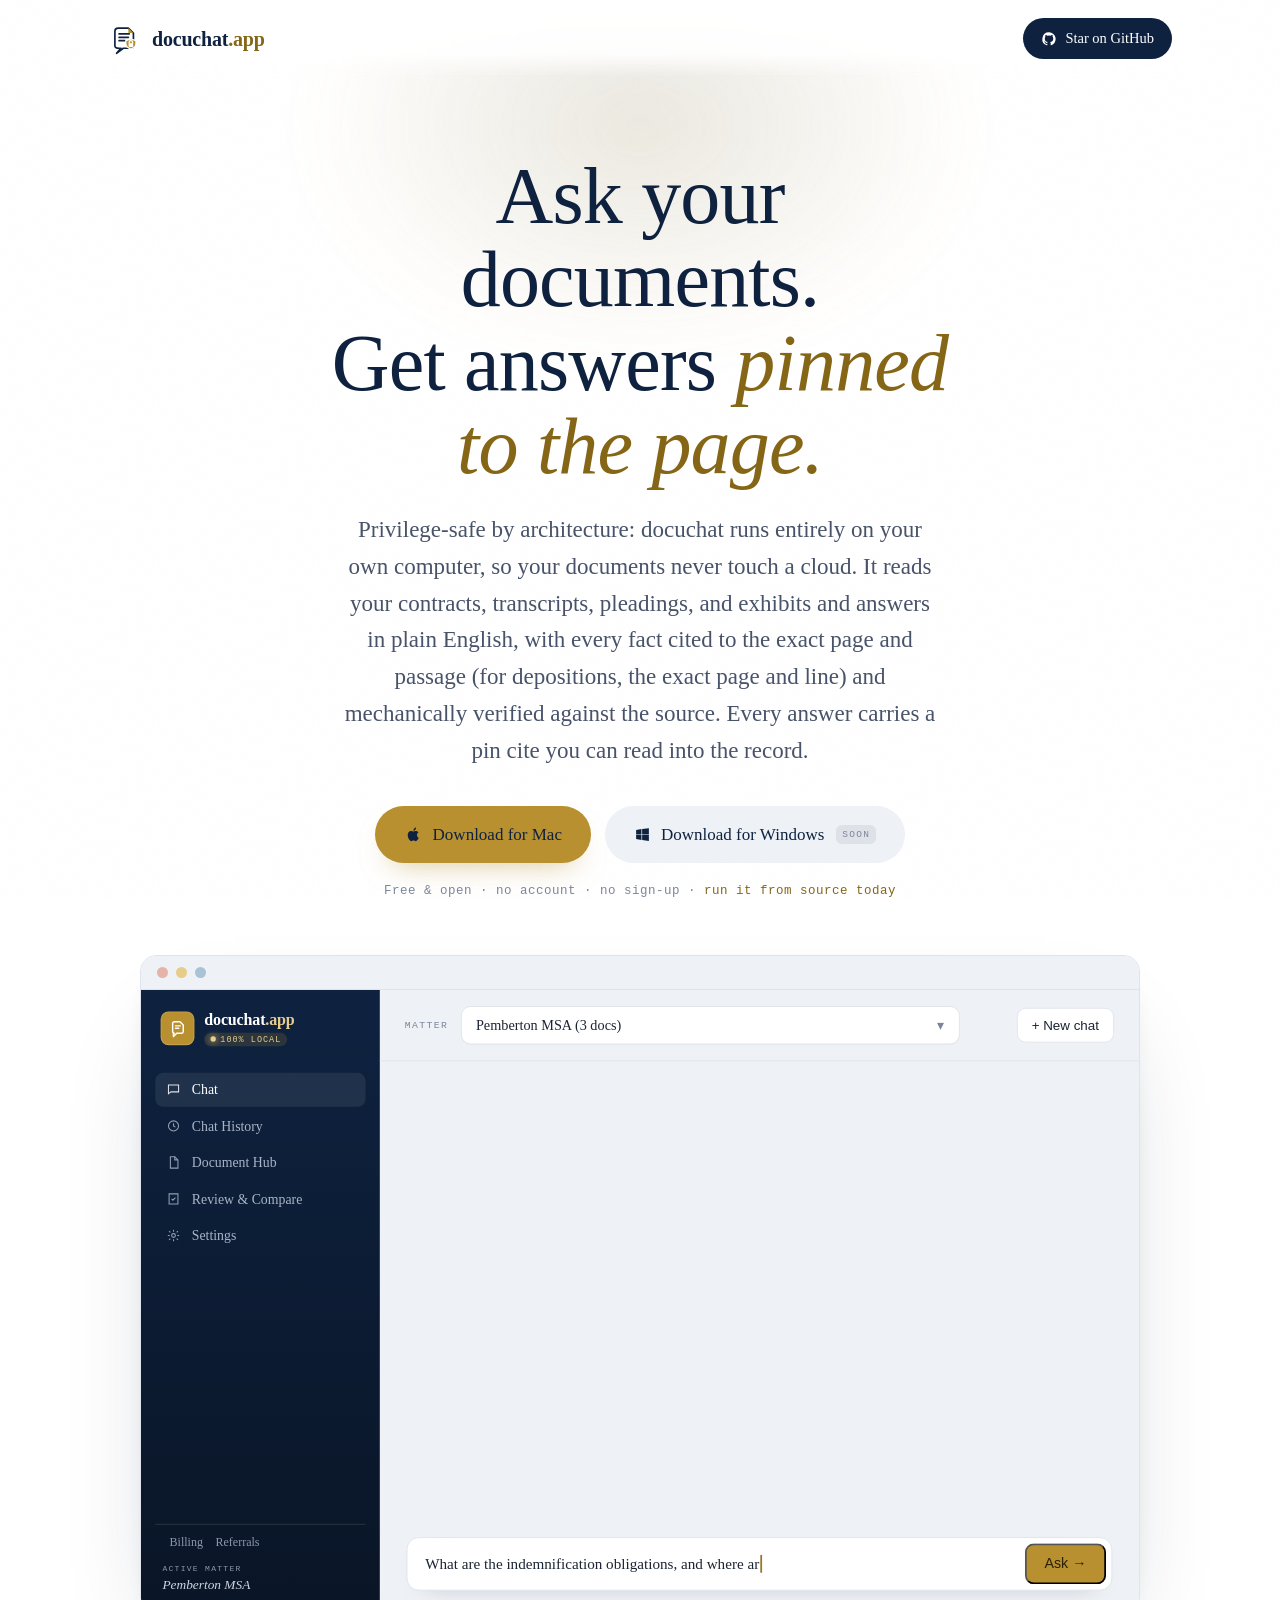
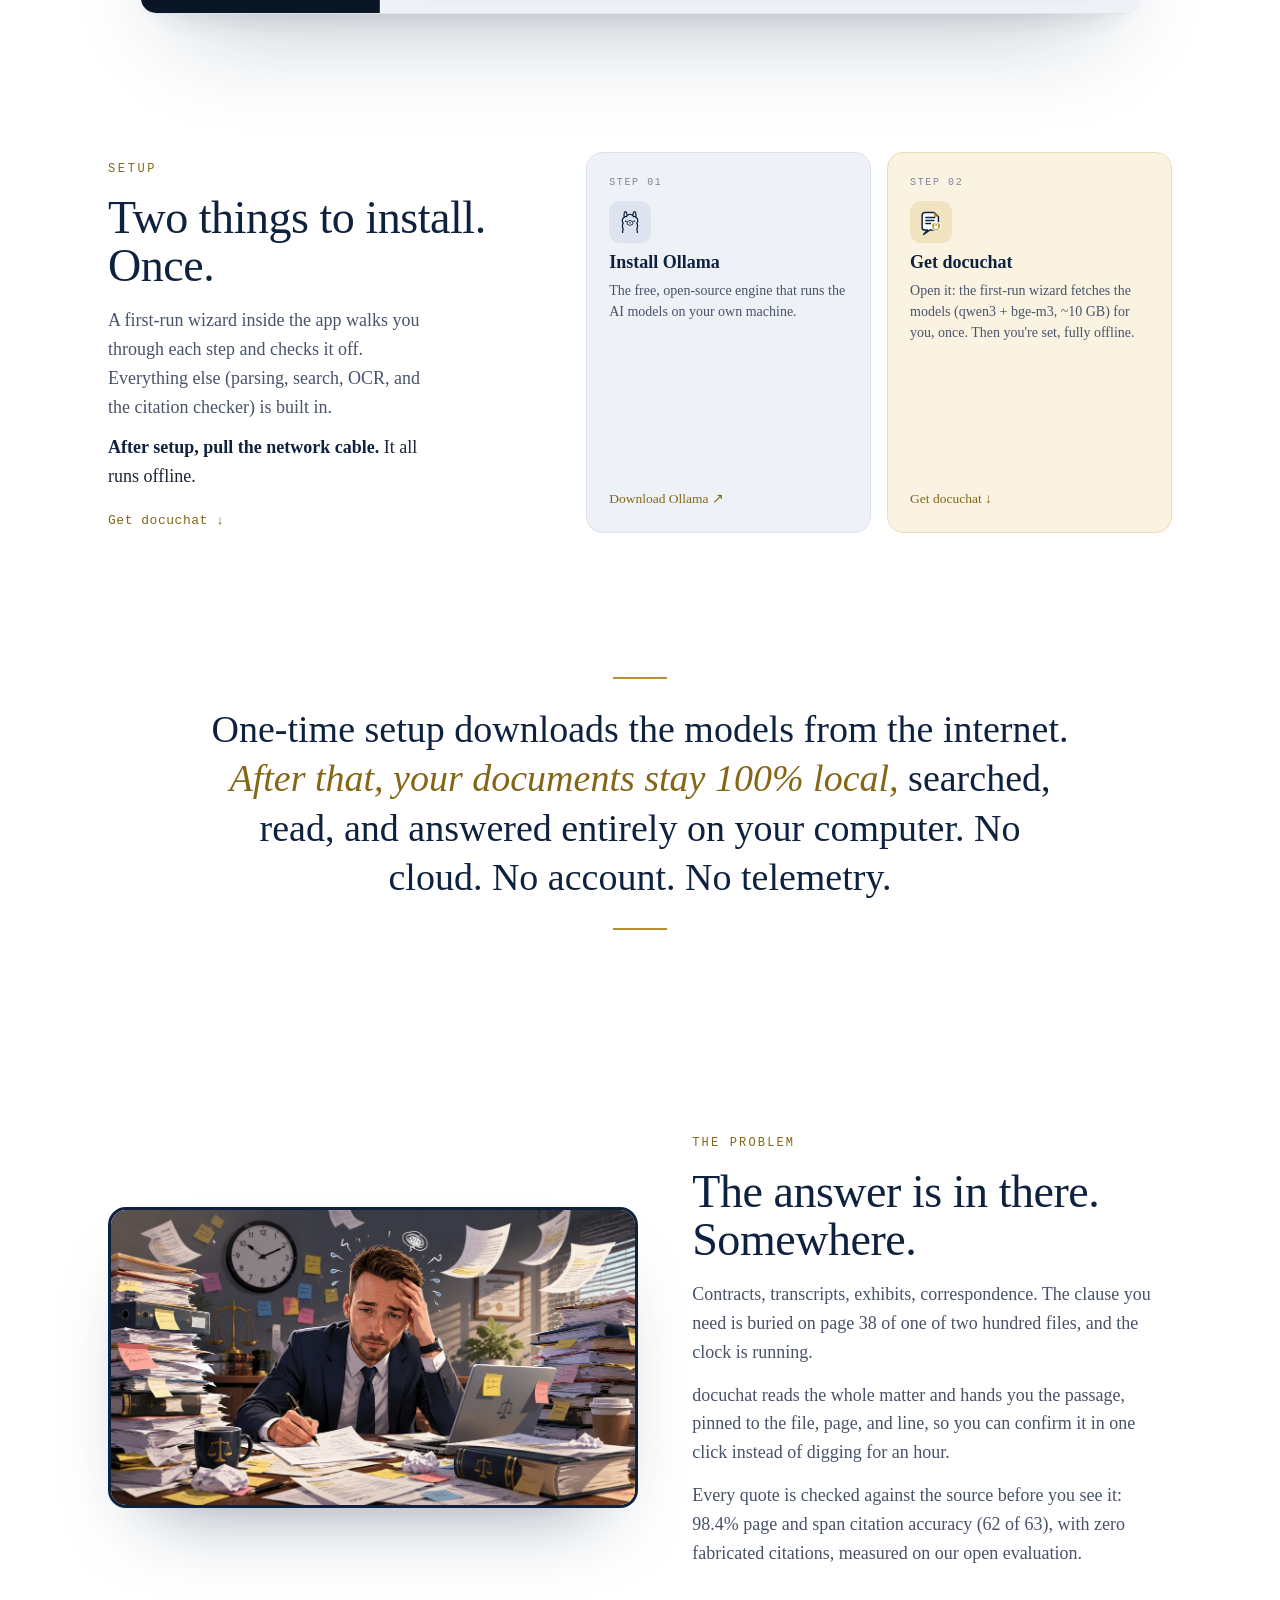
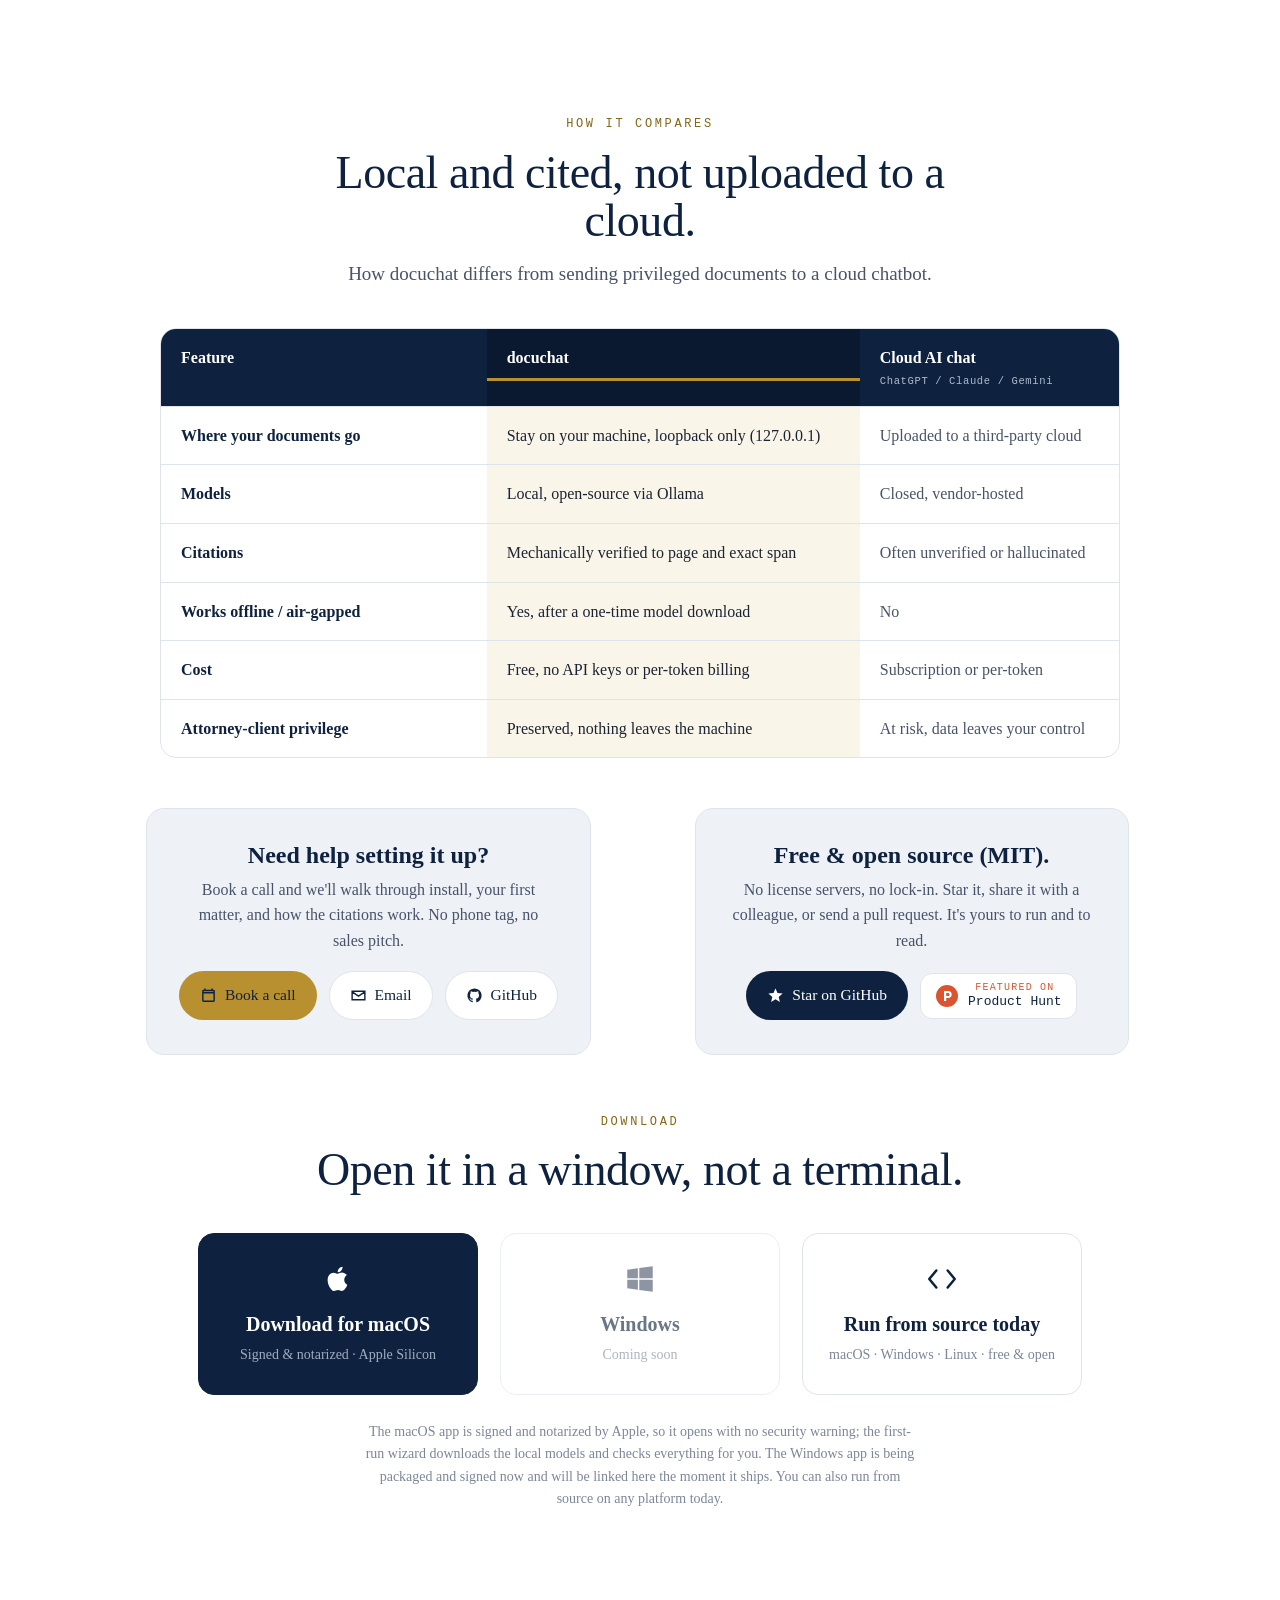
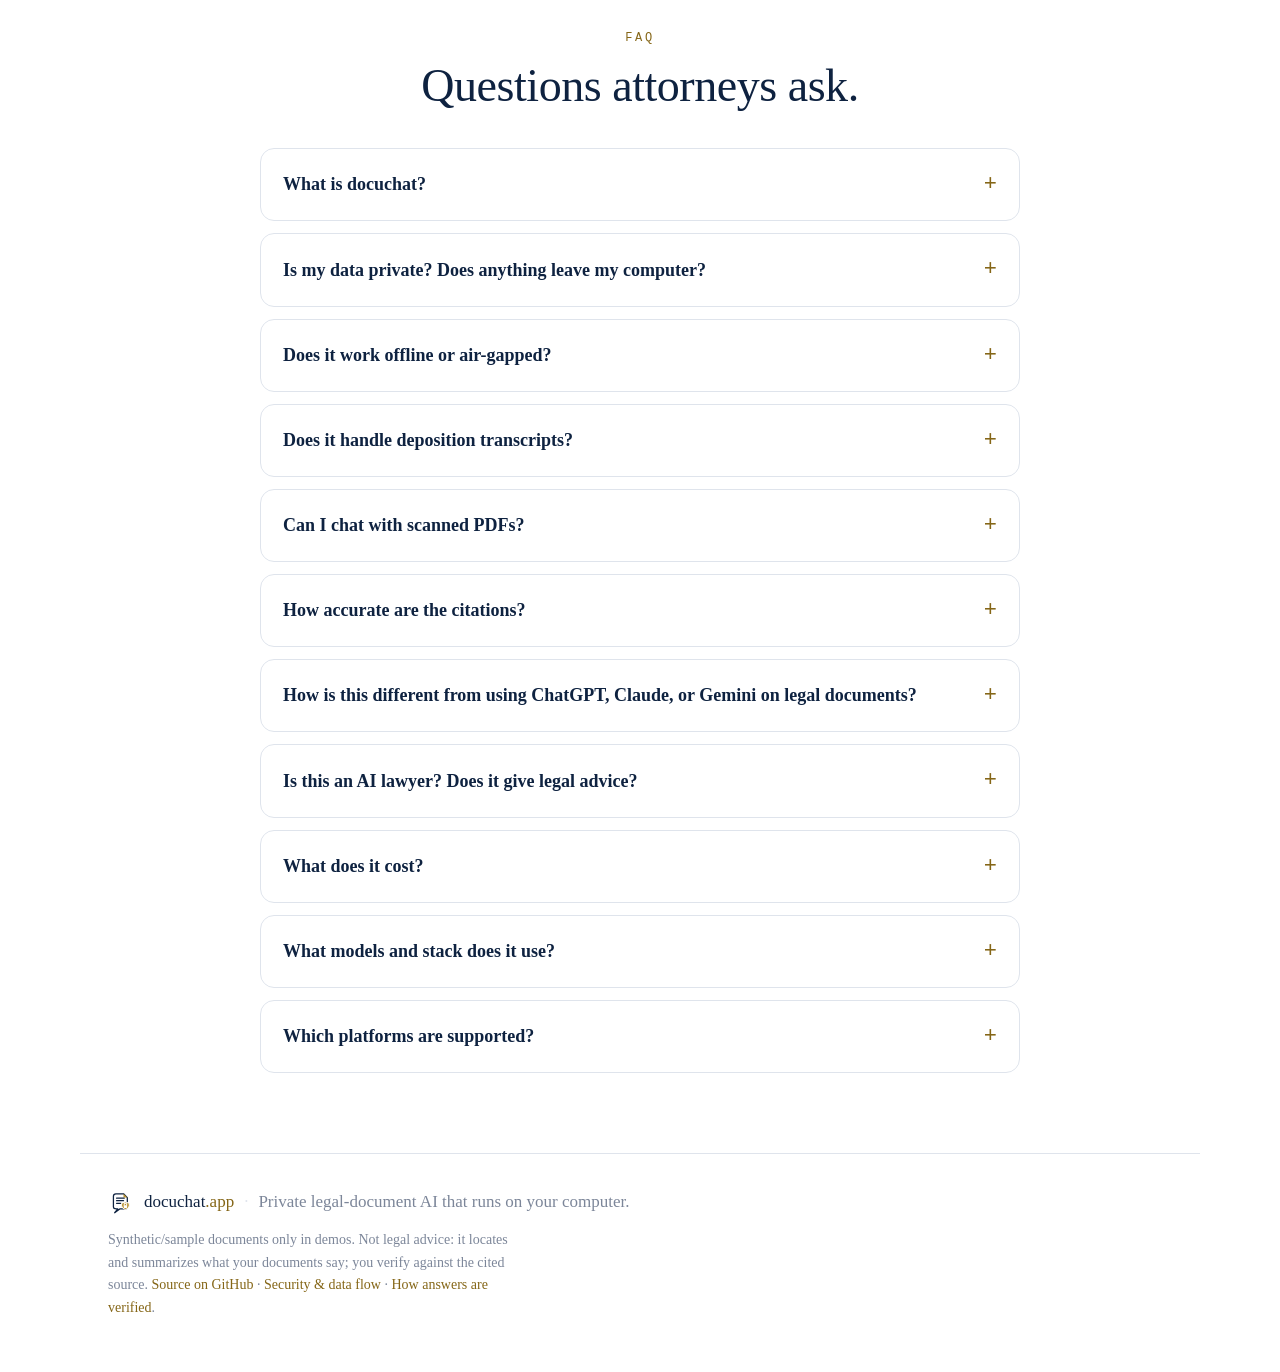
==== site/index.html @ ee0153c1 "release: bump version to 0.4.0 (matter digest) Co-Authored-By: Claude Fable 5 <noreply@anthropic.com" ====
<!doctype html>
<html lang="en">
<head>
  <meta charset="utf-8">
  <meta name="viewport" content="width=device-width, initial-scale=1">
  <meta http-equiv="Content-Security-Policy" content="default-src 'self'; style-src 'self' 'unsafe-inline' https://fonts.googleapis.com; font-src https://fonts.gstatic.com; img-src 'self' data: https://api.producthunt.com https://ph-files.imgix.net; script-src 'self'; frame-src 'self'; base-uri 'self'; form-action 'self'; upgrade-insecure-requests">
  <meta name="referrer" content="strict-origin-when-cross-origin">
  <title>docuchat.app: your documents, answered, on your own computer</title>
  <meta name="description" content="A private AI for your legal documents. Ask questions, get answers pinned to the exact page and passage, and it runs 100% on your own Mac. No cloud, no account, no telemetry.">
  <link rel="canonical" href="https://docuchat.app/">
  <!-- google-site-verification meta goes here (owner creates the Search Console property and supplies the token) -->

  <!-- Open Graph / Twitter (share preview) -->
  <meta property="og:type" content="website">
  <meta property="og:site_name" content="docuchat.app">
  <meta property="og:title" content="docuchat.app: private, local AI for your legal documents">
  <meta property="og:description" content="Ask questions across your contracts, transcripts, and exhibits and get answers pinned to the exact page and span. Runs 100% on your own computer. Free and open source.">
  <meta property="og:url" content="https://docuchat.app/">
  <meta property="og:image" content="https://docuchat.app/assets/og-cover.png">
  <meta property="og:image:width" content="1200">
  <meta property="og:image:height" content="630">
  <meta property="og:image:alt" content="docuchat.app: ask your documents, get answers pinned to the page.">
  <meta name="twitter:card" content="summary_large_image">
  <meta name="twitter:title" content="docuchat.app: private, local AI for your legal documents">
  <meta name="twitter:description" content="Answers pinned to the exact page and span, running 100% on your own computer. Free and open source.">
  <meta name="twitter:image" content="https://docuchat.app/assets/og-cover.png">

  <!-- Public marketing page (NOT the air-gapped app). Distinctive web fonts are fine here. -->
  <link rel="preconnect" href="https://fonts.googleapis.com">
  <link rel="preconnect" href="https://fonts.gstatic.com" crossorigin>
  <link href="https://fonts.googleapis.com/css2?family=Fraunces:opsz,wght@9..144,400;9..144,500;9..144,600;9..144,900&family=Newsreader:ital,opsz,wght@0,6..72,400;0,6..72,500;1,6..72,400&family=IBM+Plex+Mono:wght@400;500&display=swap" rel="stylesheet">
  <link rel="stylesheet" href="styles.css">
  <link rel="icon" href="favicon.svg" type="image/svg+xml">

  <!-- Structured data (machine-only; not rendered) -->
  <script type="application/ld+json">
  {
    "@context": "https://schema.org",
    "@type": "Organization",
    "name": "docuchat",
    "url": "https://docuchat.app/",
    "logo": "https://docuchat.app/assets/docuchat-logo.png",
    "description": "Private, local AI for legal documents that keeps every document on your own computer and cites every answer to the exact page and span.",
    "sameAs": [
      "https://github.com/janderswag/legal-document-chat",
      "https://www.producthunt.com/p/legal-document-chat-for-attorneys-open/legal-document-chat-for-attorneys-open"
    ]
  }
  </script>
  <script type="application/ld+json">
  {
    "@context": "https://schema.org",
    "@type": "SoftwareApplication",
    "name": "docuchat",
    "applicationCategory": "BusinessApplication",
    "operatingSystem": "macOS",
    "url": "https://docuchat.app/",
    "downloadUrl": "https://github.com/janderswag/legal-document-chat/releases/latest/download/docuchat.dmg",
    "softwareVersion": "0.4.0",
    "softwareLicense": "https://opensource.org/licenses/MIT",
    "description": "Private, local AI for legal documents. Ask questions across your contracts, transcripts, and exhibits and get answers pinned to the exact page and span, running 100% on your own computer. Every citation is mechanically verified against the source; no cloud, no account, no telemetry.",
    "offers": {
      "@type": "Offer",
      "price": "0",
      "priceCurrency": "USD"
    }
  }
  </script>
</head>
<body>
  <div class="grain" aria-hidden="true"></div>

  <header class="masthead">
    <a class="wordmark" href="#top" aria-label="docuchat.app home">
      <svg class="logo-mark" viewBox="0 0 40 38" aria-hidden="true">
        <path class="lk-bubble" d="M12 6 H24 L30 12 V27 Q30 30 27 30 H18 L10 36 L15 30 H13 Q8 30 8 27 V10 Q8 6 12 6 Z"/>
        <path class="lk-fold" d="M24 6 L30 12 H24 Z"/>
        <path class="lk-line" d="M13 13 H25"/>
        <path class="lk-line" d="M13 17 H24"/>
        <path class="lk-line" d="M13 21 H20"/>
        <path class="lk-shield" d="M27 19 L33 21 V25 Q33 29 27 31 Q21 29 21 25 V21 Z"/>
        <path class="lk-lock" d="M25 24 V23 Q25 21 27 21 Q29 21 29 23 V24"/>
        <rect class="lk-lock-body" x="24.3" y="24" width="5.4" height="4.4" rx="1"/>
      </svg>
      <span class="wordmark-text">docuchat<span class="tld">.app</span></span>
    </a>
    <nav class="topnav">
      <a class="nav-gh" href="https://github.com/janderswag/legal-document-chat" target="_blank" rel="noopener noreferrer" aria-label="docuchat on GitHub">
        <svg viewBox="0 0 24 24" aria-hidden="true"><path d="M12 2a10 10 0 0 0-3.16 19.49c.5.09.68-.22.68-.48v-1.7c-2.78.6-3.37-1.34-3.37-1.34-.46-1.16-1.11-1.47-1.11-1.47-.91-.62.07-.6.07-.6 1 .07 1.53 1.03 1.53 1.03.89 1.53 2.34 1.09 2.91.83.09-.65.35-1.09.63-1.34-2.22-.25-4.55-1.11-4.55-4.94 0-1.09.39-1.98 1.03-2.68-.1-.25-.45-1.27.1-2.65 0 0 .84-.27 2.75 1.02a9.5 9.5 0 0 1 5 0c1.91-1.29 2.75-1.02 2.75-1.02.55 1.38.2 2.4.1 2.65.64.7 1.03 1.59 1.03 2.68 0 3.84-2.34 4.69-4.57 4.94.36.31.68.92.68 1.85v2.74c0 .27.18.58.69.48A10 10 0 0 0 12 2z"/></svg>
        Star on GitHub
      </a>
    </nav>
  </header>

  <main id="top">
    <!-- HERO -->
    <section class="hero">
      <div class="glow" aria-hidden="true"></div>
      <h1 class="reveal" style="--d:0ms">
        Ask your documents.<br>
        Get answers <em>pinned to the&nbsp;page.</em>
      </h1>
      <p class="lede reveal" style="--d:160ms">
        Privilege-safe by architecture: docuchat runs entirely on your own computer, so your documents
        never touch a cloud. It reads your contracts, transcripts, pleadings, and exhibits and answers
        in plain English, with every fact cited to the exact page and passage (for depositions, the
        exact page and line) and mechanically verified against the source. Every answer carries a
        pin cite you can read into the record.
      </p>
      <div class="hero-cta reveal" style="--d:240ms">
        <a class="btn btn-mac" href="https://github.com/janderswag/legal-document-chat/releases/latest/download/docuchat.dmg">
          <svg viewBox="0 0 24 24" class="apple" aria-hidden="true"><path d="M16.4 12.6c0-2.2 1.8-3.3 1.9-3.4-1-1.5-2.6-1.7-3.2-1.7-1.4-.1-2.6.8-3.3.8-.7 0-1.7-.8-2.8-.8-1.5 0-2.8.8-3.6 2.2-1.5 2.6-.4 6.5 1.1 8.6.7 1 1.6 2.2 2.7 2.1 1.1 0 1.5-.7 2.8-.7s1.7.7 2.8.7c1.2 0 1.9-1 2.6-2 .8-1.2 1.2-2.3 1.2-2.4-.1 0-2.2-.9-2.2-3.5zM14.3 6c.6-.7 1-1.7.9-2.7-.9 0-1.9.6-2.5 1.3-.5.6-1 1.6-.9 2.6 1 .1 2-.5 2.5-1.2z"/></svg>
          Download for Mac
        </a>
        <a class="btn btn-win" href="#get">
          <svg viewBox="0 0 24 24" class="win" aria-hidden="true"><path d="M3 5.5 10.5 4.4v7.1H3V5.5zM10.5 12.5v7.1L3 18.5v-6H10.5zM11.5 4.2 21 3v8.5h-9.5V4.2zM21 12.5V21l-9.5-1.3V12.5H21z"/></svg>
          Download for Windows <span class="btn-soon">soon</span>
        </a>
      </div>
      <p class="hero-fineprint reveal" style="--d:320ms">Free &amp; open &middot; no account &middot; no sign-up &middot; <a href="#get">run it from source today</a></p>

      <!-- Product shot, directly under the buttons: the LIVE animated demo (auto-plays, loops).
           Swap the iframe src for a real screen-recording later. -->
      <figure class="hero-shot reveal" style="--d:420ms"
              aria-label="docuchat.app in action: typing a question and getting an answer cited to the exact page and section of the source document.">
        <div class="screen-bar"><span></span><span></span><span></span></div>
        <iframe class="screen-demo" src="demo.html" title="docuchat.app live demo"
                loading="lazy" scrolling="no" tabindex="-1"></iframe>
      </figure>
    </section>

    <!-- SETUP: intro + a diagram of the whole local stack -->
    <section id="how" class="setup">
      <div class="setup-intro reveal">
        <span class="kicker">Setup</span>
        <h2>Two things to&nbsp;install. Once.</h2>
        <p>A first-run wizard inside the app walks you through each step and checks it off.
           Everything else (parsing, search, OCR, and the citation checker) is built in.</p>
        <p class="setup-after"><strong>After setup, pull the network cable.</strong> It all runs offline.</p>
        <a class="setup-link" href="#get">Get docuchat&nbsp;↓</a>
      </div>

      <div class="setup-grid">
        <!-- the 2 things you install -->
        <div class="setup-featured">
          <article class="scard s-1 reveal">
            <span class="snum">Step 01</span>
            <span class="sico"><svg viewBox="0 0 24 24" class="brand" aria-hidden="true"><path d="M16.361 10.26a.894.894 0 0 0-.558.47l-.072.148.001.207c0 .193.004.217.059.353.076.193.152.312.291.448.24.238.51.3.872.205a.86.86 0 0 0 .517-.436.752.752 0 0 0 .08-.498c-.064-.453-.33-.782-.724-.897a1.06 1.06 0 0 0-.466 0zm-9.203.005c-.305.096-.533.32-.65.639a1.187 1.187 0 0 0-.06.52c.057.309.31.59.598.667.362.095.632.033.872-.205.14-.136.215-.255.291-.448.055-.136.059-.16.059-.353l.001-.207-.072-.148a.894.894 0 0 0-.565-.472 1.02 1.02 0 0 0-.474.007Zm4.184 2c-.131.071-.223.25-.195.383.031.143.157.288.353.407.105.063.112.072.117.136.004.038-.01.146-.029.243-.02.094-.036.194-.036.222.002.074.07.195.143.253.064.052.076.054.255.059.164.005.198.001.264-.03.169-.082.212-.234.15-.525-.052-.243-.042-.28.087-.355.137-.08.281-.219.324-.314a.365.365 0 0 0-.175-.48.394.394 0 0 0-.181-.033c-.126 0-.207.03-.355.124l-.085.053-.053-.032c-.219-.13-.259-.145-.391-.143a.396.396 0 0 0-.193.032zm.39-2.195c-.373.036-.475.05-.654.086-.291.06-.68.195-.951.328-.94.46-1.589 1.226-1.787 2.114-.04.176-.045.234-.045.53 0 .294.005.357.043.524.264 1.16 1.332 2.017 2.714 2.173.3.033 1.596.033 1.896 0 1.11-.125 2.064-.727 2.493-1.571.114-.226.169-.372.22-.602.039-.167.044-.23.044-.523 0-.297-.005-.355-.045-.531-.288-1.29-1.539-2.304-3.072-2.497a6.873 6.873 0 0 0-.855-.031zm.645.937a3.283 3.283 0 0 1 1.44.514c.223.148.537.458.671.662.166.251.26.508.303.82.02.143.01.251-.043.482-.08.345-.332.705-.672.957a3.115 3.115 0 0 1-.689.348c-.382.122-.632.144-1.525.138-.582-.006-.686-.01-.853-.042-.57-.107-1.022-.334-1.35-.68-.264-.28-.385-.535-.45-.946-.03-.192.025-.509.137-.776.136-.326.488-.73.836-.963.403-.269.934-.46 1.422-.512.187-.02.586-.02.773-.002zm-5.503-11a1.653 1.653 0 0 0-.683.298C5.617.74 5.173 1.666 4.985 2.819c-.07.436-.119 1.04-.119 1.503 0 .544.064 1.24.155 1.721.02.107.031.202.023.208a8.12 8.12 0 0 1-.187.152 5.324 5.324 0 0 0-.949 1.02 5.49 5.49 0 0 0-.94 2.339 6.625 6.625 0 0 0-.023 1.357c.091.78.325 1.438.727 2.04l.13.195-.037.064c-.269.452-.498 1.105-.605 1.732-.084.496-.095.629-.095 1.294 0 .67.009.803.088 1.266.095.555.288 1.143.503 1.534.071.128.243.393.264.407.007.003-.014.067-.046.141a7.405 7.405 0 0 0-.548 1.873c-.062.417-.071.552-.071.991 0 .56.031.832.148 1.279L3.42 24h1.478l-.05-.091c-.297-.552-.325-1.575-.068-2.597.117-.472.25-.819.498-1.296l.148-.29v-.177c0-.165-.003-.184-.057-.293a.915.915 0 0 0-.194-.25 1.74 1.74 0 0 1-.385-.543c-.424-.92-.506-2.286-.208-3.451.124-.486.329-.918.544-1.154a.787.787 0 0 0 .223-.531c0-.195-.07-.355-.224-.522a3.136 3.136 0 0 1-.817-1.729c-.14-.96.114-2.005.69-2.834.563-.814 1.353-1.336 2.237-1.475.199-.033.57-.028.776.01.226.04.367.028.512-.041.179-.085.268-.19.374-.431.093-.215.165-.333.36-.576.234-.29.46-.489.822-.729.413-.27.884-.467 1.352-.561.17-.035.25-.04.569-.04.319 0 .398.005.569.04a4.07 4.07 0 0 1 1.914.997c.117.109.398.457.488.602.034.057.095.177.132.267.105.241.195.346.374.43.14.068.286.082.503.045.343-.058.607-.053.943.016 1.144.23 2.14 1.173 2.581 2.437.385 1.108.276 2.267-.296 3.153-.097.15-.193.27-.333.419-.301.322-.301.722-.001 1.053.493.539.801 1.866.708 3.036-.062.772-.26 1.463-.533 1.854a2.096 2.096 0 0 1-.224.258.916.916 0 0 0-.194.25c-.054.109-.057.128-.057.293v.178l.148.29c.248.476.38.823.498 1.295.253 1.008.231 2.01-.059 2.581a.845.845 0 0 0-.044.098c0 .006.329.009.732.009h.73l.02-.074.036-.134c.019-.076.057-.3.088-.516.029-.217.029-1.016 0-1.258-.11-.875-.295-1.57-.597-2.226-.032-.074-.053-.138-.046-.141.008-.005.057-.074.108-.152.376-.569.607-1.284.724-2.228.031-.26.031-1.378 0-1.628-.083-.645-.182-1.082-.348-1.525a6.083 6.083 0 0 0-.329-.7l-.038-.064.131-.194c.402-.604.636-1.262.727-2.04a6.625 6.625 0 0 0-.024-1.358 5.512 5.512 0 0 0-.939-2.339 5.325 5.325 0 0 0-.95-1.02 8.097 8.097 0 0 1-.186-.152.692.692 0 0 1 .023-.208c.208-1.087.201-2.443-.017-3.503-.19-.924-.535-1.658-.98-2.082-.354-.338-.716-.482-1.15-.455-.996.059-1.8 1.205-2.116 3.01a6.805 6.805 0 0 0-.097.726c0 .036-.007.066-.015.066a.96.96 0 0 1-.149-.078A4.857 4.857 0 0 0 12 3.03c-.832 0-1.687.243-2.456.698a.958.958 0 0 1-.148.078c-.008 0-.015-.03-.015-.066a6.71 6.71 0 0 0-.097-.725C8.997 1.392 8.337.319 7.46.048a2.096 2.096 0 0 0-.585-.041Zm.293 1.402c.248.197.523.759.682 1.388.03.113.06.244.069.292.007.047.026.152.041.233.067.365.098.76.102 1.24l.002.475-.12.175-.118.178h-.278c-.324 0-.646.041-.954.124l-.238.06c-.033.007-.038-.003-.057-.144a8.438 8.438 0 0 1 .016-2.323c.124-.788.413-1.501.696-1.711.067-.05.079-.049.157.013zm9.825-.012c.17.126.358.46.498.888.28.854.36 2.028.212 3.145-.019.14-.024.151-.057.144l-.238-.06a3.693 3.693 0 0 0-.954-.124h-.278l-.119-.178-.119-.175.002-.474c.004-.669.066-1.19.214-1.772.157-.623.434-1.185.68-1.382.078-.062.09-.063.159-.012z"/></svg></span>
            <h3>Install Ollama</h3>
            <p>The free, open-source engine that runs the AI models on your own machine.</p>
            <a href="https://ollama.com/download" target="_blank" rel="noopener noreferrer">Download Ollama&nbsp;↗</a>
          </article>

          <article class="scard s-3 reveal">
            <span class="snum">Step 02</span>
            <span class="sico s3mark"><svg class="logo-mark" viewBox="0 0 40 38" aria-hidden="true">
              <path class="lk-bubble" d="M12 6 H24 L30 12 V27 Q30 30 27 30 H18 L10 36 L15 30 H13 Q8 30 8 27 V10 Q8 6 12 6 Z"/>
              <path class="lk-fold" d="M24 6 L30 12 H24 Z"/>
              <path class="lk-line" d="M13 13 H25"/><path class="lk-line" d="M13 17 H24"/><path class="lk-line" d="M13 21 H20"/>
              <path class="lk-shield" d="M27 19 L33 21 V25 Q33 29 27 31 Q21 29 21 25 V21 Z"/>
              <path class="lk-lock" d="M25 24 V23 Q25 21 27 21 Q29 21 29 23 V24"/>
              <rect class="lk-lock-body" x="24.3" y="24" width="5.4" height="4.4" rx="1"/>
            </svg></span>
            <h3>Get docuchat</h3>
            <p>Open it: the first-run wizard fetches the models (qwen3 + bge-m3, ~10&nbsp;GB) for you, once. Then you're set, fully offline.</p>
            <a href="#get">Get docuchat&nbsp;↓</a>
          </article>
        </div>
      </div>
    </section>

    <!-- PRIVACY -->
    <section class="privacy reveal">
      <p class="privacy-statement">
        One-time setup downloads the models from the internet.
        <em>After that, your documents stay 100% local,</em>
        searched, read, and answered entirely on your computer. No cloud. No account. No telemetry.
      </p>
    </section>

    <!-- PROBLEM: the overwhelmed attorney -->
    <section class="problem">
      <div class="problem-grid">
        <figure class="problem-figure reveal">
          <img src="assets/docuchat-problem.jpg" width="1100" height="619" loading="lazy"
               alt="An attorney at a desk buried under stacks of paper files, sticky notes, and binders, looking overwhelmed.">
        </figure>
        <div class="problem-copy reveal">
          <p class="lead-in">The problem</p>
          <h2>The answer is in there. Somewhere.</h2>
          <p>Contracts, transcripts, exhibits, correspondence. The clause you need is buried on page 38
             of one of two hundred files, and the clock is running.</p>
          <p>docuchat reads the whole matter and hands you the passage, pinned to the file, page, and line,
             so you can confirm it in one click instead of digging for an hour.</p>
          <p>Every quote is checked against the source before you see it: 98.4% page and span citation
             accuracy (62 of 63), with zero fabricated citations, measured on our open evaluation.</p>
        </div>
      </div>
    </section>

    <!-- COMPARISON: vs cloud AI chat -->
    <section id="compare" class="compare">
      <div class="section-head center reveal">
        <span class="kicker">How it compares</span>
        <h2>Local and cited, not uploaded to a cloud.</h2>
        <p>How docuchat differs from sending privileged documents to a cloud chatbot.</p>
      </div>
      <div class="compare-wrap reveal">
        <table class="compare-table">
          <thead>
            <tr>
              <th scope="col"><span class="ct-corner">Feature</span></th>
              <th scope="col" class="ct-us">docuchat</th>
              <th scope="col">Cloud AI chat<small>ChatGPT / Claude / Gemini</small></th>
            </tr>
          </thead>
          <tbody>
            <tr>
              <th scope="row">Where your documents go</th>
              <td class="ct-us" data-label="docuchat">Stay on your machine, loopback only (127.0.0.1)</td>
              <td data-label="Cloud AI chat">Uploaded to a third-party cloud</td>
            </tr>
            <tr>
              <th scope="row">Models</th>
              <td class="ct-us" data-label="docuchat">Local, open-source via Ollama</td>
              <td data-label="Cloud AI chat">Closed, vendor-hosted</td>
            </tr>
            <tr>
              <th scope="row">Citations</th>
              <td class="ct-us" data-label="docuchat">Mechanically verified to page and exact span</td>
              <td data-label="Cloud AI chat">Often unverified or hallucinated</td>
            </tr>
            <tr>
              <th scope="row">Works offline / air-gapped</th>
              <td class="ct-us" data-label="docuchat">Yes, after a one-time model download</td>
              <td data-label="Cloud AI chat">No</td>
            </tr>
            <tr>
              <th scope="row">Cost</th>
              <td class="ct-us" data-label="docuchat">Free, no API keys or per-token billing</td>
              <td data-label="Cloud AI chat">Subscription or per-token</td>
            </tr>
            <tr>
              <th scope="row">Attorney-client privilege</th>
              <td class="ct-us" data-label="docuchat">Preserved, nothing leaves the machine</td>
              <td data-label="Cloud AI chat">At risk, data leaves your control</td>
            </tr>
          </tbody>
        </table>
      </div>
    </section>

    <!-- HELP + OPEN SOURCE bands -->
    <div class="bands">
      <section class="band reveal">
        <h3>Need help setting it up?</h3>
        <p>Book a call and we'll walk through install, your first matter, and how the citations work.
           No phone tag, no sales pitch.</p>
        <div class="band-actions">
          <a class="band-btn primary" href="https://cal.com/hawkify/janderswag" target="_blank" rel="noopener noreferrer">
            <svg viewBox="0 0 24 24" aria-hidden="true"><path d="M7 2v3M17 2v3M3 8h18M5 5h14a1 1 0 0 1 1 1v13a1 1 0 0 1-1 1H5a1 1 0 0 1-1-1V6a1 1 0 0 1 1-1z" fill="none" stroke="currentColor" stroke-width="2"/></svg>
            Book a call
          </a>
          <a class="band-btn ghost" href="mailto:jacob.mm.anderson@gmail.com">
            <svg viewBox="0 0 24 24" aria-hidden="true"><path d="M3 6h18v12H3zM3 7l9 6 9-6" fill="none" stroke="currentColor" stroke-width="2"/></svg>
            Email
          </a>
          <a class="band-btn ghost" href="https://github.com/janderswag/legal-document-chat" target="_blank" rel="noopener noreferrer">
            <svg viewBox="0 0 24 24" aria-hidden="true"><path d="M12 2a10 10 0 0 0-3.16 19.49c.5.09.68-.22.68-.48v-1.7c-2.78.6-3.37-1.34-3.37-1.34-.46-1.16-1.11-1.47-1.11-1.47-.91-.62.07-.6.07-.6 1 .07 1.53 1.03 1.53 1.03.89 1.53 2.34 1.09 2.91.83.09-.65.35-1.09.63-1.34-2.22-.25-4.55-1.11-4.55-4.94 0-1.09.39-1.98 1.03-2.68-.1-.25-.45-1.27.1-2.65 0 0 .84-.27 2.75 1.02a9.5 9.5 0 0 1 5 0c1.91-1.29 2.75-1.02 2.75-1.02.55 1.38.2 2.4.1 2.65.64.7 1.03 1.59 1.03 2.68 0 3.84-2.34 4.69-4.57 4.94.36.31.68.92.68 1.85v2.74c0 .27.18.58.69.48A10 10 0 0 0 12 2z"/></svg>
            GitHub
          </a>
        </div>
      </section>

      <section class="band reveal">
        <h3>Free &amp; open source (MIT).</h3>
        <p>No license servers, no lock-in. Star it, share it with a colleague, or send a pull request.
           It's yours to run and to read.</p>
        <div class="band-actions">
          <a class="band-btn dark" href="https://github.com/janderswag/legal-document-chat" target="_blank" rel="noopener noreferrer">
            <svg viewBox="0 0 24 24" aria-hidden="true"><path d="M12 17.3l-6.18 3.7 1.64-7.03L2 9.24l7.19-.61L12 2l2.81 6.63 7.19.61-5.46 4.73L18.18 21z"/></svg>
            Star on GitHub
          </a>
          <!-- TODO: swap official PH badge SVG from PH dashboard (api.producthunt.com featured embed) -->
          <a class="ph-badge" href="https://www.producthunt.com/p/legal-document-chat-for-attorneys-open/legal-document-chat-for-attorneys-open" target="_blank" rel="noopener noreferrer" aria-label="Find docuchat on Product Hunt">
            <svg viewBox="0 0 24 24" aria-hidden="true"><circle cx="12" cy="12" r="11" fill="#da552f"/><path d="M13.2 7H9v10h2.2v-3h2c2 0 3.5-1.5 3.5-3.5S15.2 7 13.2 7zm-.1 5H11.2V9h1.9c.9 0 1.5.6 1.5 1.5S14 12 13.1 12z" fill="#fff"/></svg>
            <span><span class="ph-cat">Featured on</span><span class="ph-name">Product Hunt</span></span>
          </a>
        </div>
      </section>
    </div>

    <!-- GET -->
    <section id="get" class="get">
      <header class="section-head center">
        <span class="kicker">Download</span>
        <h2>Open it in a window, not a terminal.</h2>
      </header>
      <div class="get-cards">
        <a class="dl dl-mac" href="https://github.com/janderswag/legal-document-chat/releases/latest/download/docuchat.dmg">
          <svg viewBox="0 0 24 24" class="apple" aria-hidden="true"><path d="M16.4 12.6c0-2.2 1.8-3.3 1.9-3.4-1-1.5-2.6-1.7-3.2-1.7-1.4-.1-2.6.8-3.3.8-.7 0-1.7-.8-2.8-.8-1.5 0-2.8.8-3.6 2.2-1.5 2.6-.4 6.5 1.1 8.6.7 1 1.6 2.2 2.7 2.1 1.1 0 1.5-.7 2.8-.7s1.7.7 2.8.7c1.2 0 1.9-1 2.6-2 .8-1.2 1.2-2.3 1.2-2.4-.1 0-2.2-.9-2.2-3.5zM14.3 6c.6-.7 1-1.7.9-2.7-.9 0-1.9.6-2.5 1.3-.5.6-1 1.6-.9 2.6 1 .1 2-.5 2.5-1.2z"/></svg>
          <span class="dl-title">Download for macOS</span>
          <span class="dl-sub">Signed &amp; notarized &middot; Apple Silicon</span>
        </a>
        <div class="dl dl-win" aria-disabled="true">
          <svg viewBox="0 0 24 24" class="win" aria-hidden="true"><path d="M3 5.5 10.5 4.4v7.1H3V5.5zM10.5 12.5v7.1L3 18.5v-6H10.5zM11.5 4.2 21 3v8.5h-9.5V4.2zM21 12.5V21l-9.5-1.3V12.5H21z"/></svg>
          <span class="dl-title">Windows</span>
          <span class="dl-sub">Coming soon</span>
        </div>
        <a class="dl dl-src" href="https://github.com/janderswag/legal-document-chat" target="_blank" rel="noopener noreferrer">
          <svg viewBox="0 0 24 24" class="srcico" aria-hidden="true" fill="none" stroke="currentColor" stroke-width="1.8" stroke-linecap="round" stroke-linejoin="round"><polyline points="8 6 3 12 8 18"/><polyline points="16 6 21 12 16 18"/></svg>
          <span class="dl-title">Run from source today</span>
          <span class="dl-sub">macOS &middot; Windows &middot; Linux &middot; free &amp; open</span>
        </a>
      </div>
      <p class="get-note">The macOS app is signed and notarized by Apple, so it opens with no security warning;
         the first-run wizard downloads the local models and checks everything for you. The Windows app is
         being packaged and signed now and will be linked here the moment it ships. You can also run from
         source on any platform today.</p>
    </section>

    <!-- FAQ -->
    <section id="faq" class="faq">
      <div class="section-head center reveal">
        <span class="kicker">FAQ</span>
        <h2>Questions attorneys ask.</h2>
      </div>
      <div class="faq-list">
        <details class="faq-item reveal">
          <summary>What is docuchat?</summary>
          <p>docuchat is a private, local AI for legal documents. It runs entirely on your own computer and lets you ask plain-English questions across your contracts, transcripts, pleadings, and exhibits, with every answer cited to the exact page and span it came from. It is free and open source under the MIT license.</p>
        </details>
        <details class="faq-item reveal">
          <summary>Is my data private? Does anything leave my computer?</summary>
          <p>No. The query path makes no cloud calls and needs no API keys. Your documents are never uploaded to OpenAI, Anthropic, Google, or any third party. Inference, embeddings, OCR, and storage all run locally, and the service binds to loopback (127.0.0.1) only. If you connect an import source (Gmail, Notion, Zoom, and 25 more), that connection pulls your documents IN from that service when you ask it to; nothing goes the other way, and the security page lists every call.</p>
        </details>
        <details class="faq-item reveal">
          <summary>Does it work offline or air-gapped?</summary>
          <p>Yes. After a one-time local model download through Ollama, docuchat runs with no internet connection.</p>
        </details>
        <details class="faq-item reveal">
          <summary>Does it handle deposition transcripts?</summary>
          <p>Yes. Mark an upload as a transcript and answers cite the exact page and line (for example p.45:12-18). The line numbers are derived from the verified quote itself, never guessed by the AI; if a quote appears twice on a page, you get a page citation instead of a wrong line. A one-click digest reads the entire transcript and produces a Word table where every row is a verified verbatim quote with its cite. Condensed four-per-sheet transcripts are detected and declined so line numbers are never wrong; upload the full-size transcript or the ASCII text file from your court reporter.</p>
        </details>
        <details class="faq-item reveal">
          <summary>Can I chat with scanned PDFs?</summary>
          <p>Yes. Image-only pages are routed through local Tesseract OCR, while born-digital pages keep the fast text path. Tables and exhibits are extracted as structured, citable content. OCR runs about a second per page on your own machine, so a large scanned collection is best left to ingest overnight; typed PDFs index in minutes.</p>
        </details>
        <details class="faq-item reveal">
          <summary>How accurate are the citations?</summary>
          <p>Every cited quote is checked character-by-character against the retrieved source before you see it, so a fabricated or altered quote yields zero citations. On our open evaluation, page and span citation accuracy was 98.4% (62 of 63), with zero displayed fabrications.</p>
        </details>
        <details class="faq-item reveal">
          <summary>How is this different from using ChatGPT, Claude, or Gemini on legal documents?</summary>
          <p>Those tools send your documents to a third-party cloud, which is a non-starter for privileged, confidential material. docuchat keeps everything local, uses open-source models, and mechanically verifies every citation to a real page and span.</p>
        </details>
        <details class="faq-item reveal">
          <summary>Is this an AI lawyer? Does it give legal advice?</summary>
          <p>No. It is a cited-retrieval assistant: it locates and summarizes what your documents say, with citations you verify. It gives no legal advice, draws no legal conclusions, and takes no actions.</p>
        </details>
        <details class="faq-item reveal">
          <summary>What does it cost?</summary>
          <p>docuchat is free and open source under the MIT license. There are no API keys, no per-token billing, and no subscription.</p>
        </details>
        <details class="faq-item reveal">
          <summary>What models and stack does it use?</summary>
          <p>Local open-source models through Ollama (qwen3:14b for chat, bge-m3 for embeddings), with FastAPI, LanceDB for vector search, and PyMuPDF, Docling, and Tesseract for parsing and OCR. The retrieval and answering path is hand-rolled, with no LangChain and no LlamaIndex, for a transparent citation trail.</p>
        </details>
        <details class="faq-item reveal">
          <summary>Which platforms are supported?</summary>
          <p>The macOS app is available now as a signed, notarized one-click download (Apple Silicon). The Windows app is in progress and will be linked here when it ships. You can also run docuchat from source on macOS, Windows, or Linux with Python and Ollama, and the first-run wizard inside the app downloads the local models for you.</p>
        </details>
      </div>
    </section>

    <script type="application/ld+json">
    {
      "@context": "https://schema.org",
      "@type": "FAQPage",
      "mainEntity": [
        {
          "@type": "Question",
          "name": "What is docuchat?",
          "acceptedAnswer": {
            "@type": "Answer",
            "text": "docuchat is a private, local AI for legal documents. It runs entirely on your own computer and lets you ask plain-English questions across your contracts, transcripts, pleadings, and exhibits, with every answer cited to the exact page and span it came from. It is free and open source under the MIT license."
          }
        },
        {
          "@type": "Question",
          "name": "Is my data private? Does anything leave my computer?",
          "acceptedAnswer": {
            "@type": "Answer",
            "text": "No. The query path makes no cloud calls and needs no API keys. Your documents are never uploaded to OpenAI, Anthropic, Google, or any third party. Inference, embeddings, OCR, and storage all run locally, and the service binds to loopback (127.0.0.1) only. If you connect an import source (Gmail, Notion, Zoom, and 25 more), that connection pulls your documents IN from that service when you ask it to; nothing goes the other way, and the security page lists every call."
          }
        },
        {
          "@type": "Question",
          "name": "Does it work offline or air-gapped?",
          "acceptedAnswer": {
            "@type": "Answer",
            "text": "Yes. After a one-time local model download through Ollama, docuchat runs with no internet connection."
          }
        },
        {
          "@type": "Question",
          "name": "Does it handle deposition transcripts?",
          "acceptedAnswer": {
            "@type": "Answer",
            "text": "Yes. Mark an upload as a transcript and answers cite the exact page and line (for example p.45:12-18). The line numbers are derived from the verified quote itself, never guessed by the AI; if a quote appears twice on a page, you get a page citation instead of a wrong line. A one-click digest reads the entire transcript and produces a Word table where every row is a verified verbatim quote with its cite. Condensed four-per-sheet transcripts are detected and declined so line numbers are never wrong; upload the full-size transcript or the ASCII text file from your court reporter."
          }
        },
        {
          "@type": "Question",
          "name": "Can I chat with scanned PDFs?",
          "acceptedAnswer": {
            "@type": "Answer",
            "text": "Yes. Image-only pages are routed through local Tesseract OCR, while born-digital pages keep the fast text path. Tables and exhibits are extracted as structured, citable content. OCR runs about a second per page on your own machine, so a large scanned collection is best left to ingest overnight; typed PDFs index in minutes."
          }
        },
        {
          "@type": "Question",
          "name": "How accurate are the citations?",
          "acceptedAnswer": {
            "@type": "Answer",
            "text": "Every cited quote is checked character-by-character against the retrieved source before you see it, so a fabricated or altered quote yields zero citations. On our open evaluation, page and span citation accuracy was 98.4% (62 of 63), with zero displayed fabrications."
          }
        },
        {
          "@type": "Question",
          "name": "How is this different from using ChatGPT, Claude, or Gemini on legal documents?",
          "acceptedAnswer": {
            "@type": "Answer",
            "text": "Those tools send your documents to a third-party cloud, which is a non-starter for privileged, confidential material. docuchat keeps everything local, uses open-source models, and mechanically verifies every citation to a real page and span."
          }
        },
        {
          "@type": "Question",
          "name": "Is this an AI lawyer? Does it give legal advice?",
          "acceptedAnswer": {
            "@type": "Answer",
            "text": "No. It is a cited-retrieval assistant: it locates and summarizes what your documents say, with citations you verify. It gives no legal advice, draws no legal conclusions, and takes no actions."
          }
        },
        {
          "@type": "Question",
          "name": "What does it cost?",
          "acceptedAnswer": {
            "@type": "Answer",
            "text": "docuchat is free and open source under the MIT license. There are no API keys, no per-token billing, and no subscription."
          }
        },
        {
          "@type": "Question",
          "name": "What models and stack does it use?",
          "acceptedAnswer": {
            "@type": "Answer",
            "text": "Local open-source models through Ollama (qwen3:14b for chat, bge-m3 for embeddings), with FastAPI, LanceDB for vector search, and PyMuPDF, Docling, and Tesseract for parsing and OCR. The retrieval and answering path is hand-rolled, with no LangChain and no LlamaIndex, for a transparent citation trail."
          }
        },
        {
          "@type": "Question",
          "name": "Which platforms are supported?",
          "acceptedAnswer": {
            "@type": "Answer",
            "text": "The macOS app is available now as a signed, notarized one-click download (Apple Silicon). The Windows app is in progress and will be linked here when it ships. You can also run docuchat from source on macOS, Windows, or Linux with Python and Ollama, and the first-run wizard inside the app downloads the local models for you."
          }
        }
      ]
    }
    </script>
  </main>

  <footer class="foot">
    <div class="foot-row">
      <svg class="logo-mark" viewBox="0 0 40 38" aria-hidden="true">
        <path class="lk-bubble" d="M12 6 H24 L30 12 V27 Q30 30 27 30 H18 L10 36 L15 30 H13 Q8 30 8 27 V10 Q8 6 12 6 Z"/>
        <path class="lk-fold" d="M24 6 L30 12 H24 Z"/>
        <path class="lk-line" d="M13 13 H25"/><path class="lk-line" d="M13 17 H24"/><path class="lk-line" d="M13 21 H20"/>
        <path class="lk-shield" d="M27 19 L33 21 V25 Q33 29 27 31 Q21 29 21 25 V21 Z"/>
        <path class="lk-lock" d="M25 24 V23 Q25 21 27 21 Q29 21 29 23 V24"/>
        <rect class="lk-lock-body" x="24.3" y="24" width="5.4" height="4.4" rx="1"/>
      </svg>
      <span>docuchat<span class="tld">.app</span></span>
      <span class="dot">·</span>
      <span class="muted">Private legal-document AI that runs on your computer.</span>
    </div>
    <p class="muted small">Synthetic/sample documents only in demos. Not legal advice: it locates and
      summarizes what your documents say; you verify against the cited source.
      <a href="https://github.com/janderswag/legal-document-chat" target="_blank" rel="noopener noreferrer">Source on GitHub</a> &middot;
      <a href="security.html">Security &amp; data flow</a> &middot;
      <a href="verification.html">How answers are verified</a>.</p>
  </footer>

  <script src="script.js"></script>
</body>
</html>
---- site/styles.css ----
/* docuchat.app — landing page (D-61 rebrand).
   Aesthetic: clean, trustworthy product page. 60-30-10 palette:
   Navy 60% (headings, wordmark, nav, footer) / light-gray + white 30% (sections, cards) /
   Gold 10% (primary CTA, links, em, key checks). Fraunces (display) + Newsreader (body) +
   IBM Plex Mono. This is the PUBLIC marketing page: web fonts are fine here. */

:root{
  --navy:#0e2240;           /* primary 60% — headings, wordmark, nav, footer */
  --navy-deep:#0a1830;      /* hover/depth */
  --ink:#1b2433;            /* body text */
  --ink-soft:#48536a;       /* secondary text */
  --muted:#7c8699;          /* tertiary / captions */
  --paper:#ffffff;          /* background */
  --paper-2:#eef1f5;        /* light-gray 30% — alternating sections, cards, pills */
  --rule:#dfe4ec;           /* hairline */
  --gold:#b8902f;           /* accent 10% — primary CTA, em, key checks */
  --gold-deep:#856617;      /* gold-on-white links/text — 5.3:1, passes WCAG AA */
  --card:#ffffff;
  --shadow:18px 22px 50px -30px rgba(14,34,64,.30);
  --maxw:1120px;
}

*{box-sizing:border-box}
html{scroll-behavior:smooth;overflow-x:hidden}
body{
  margin:0;background:var(--paper);color:var(--ink);
  font-family:"Newsreader",Georgia,"Times New Roman",serif;
  font-size:18px;line-height:1.6;font-optical-sizing:auto;
  -webkit-font-smoothing:antialiased;text-rendering:optimizeLegibility;
  overflow-x:hidden;
}
em{font-style:italic;color:var(--gold-deep)}
a{color:var(--gold-deep);text-decoration:none}
a:hover{text-decoration:underline;text-underline-offset:3px}
.muted{color:var(--muted)}
.small{font-size:14px}

/* subtle paper grain overlay */
.grain{position:fixed;inset:0;pointer-events:none;z-index:1;opacity:.18;mix-blend-mode:multiply;
  background-image:url("data:image/svg+xml,%3Csvg xmlns='http://www.w3.org/2000/svg' width='160' height='160'%3E%3Cfilter id='n'%3E%3CfeTurbulence type='fractalNoise' baseFrequency='0.8' numOctaves='2' stitchTiles='stitch'/%3E%3CfeColorMatrix type='saturate' values='0'/%3E%3C/filter%3E%3Crect width='100%25' height='100%25' filter='url(%23n)' opacity='0.04'/%3E%3C/svg%3E");}

/* layout helpers */
main{position:relative;z-index:2}
section{max-width:var(--maxw);margin:0 auto;padding:0 28px}
.kicker{font-family:"IBM Plex Mono",monospace;font-size:12px;letter-spacing:.22em;
  text-transform:uppercase;color:var(--gold-deep);display:inline-block;margin-bottom:14px}
.section-head{max-width:680px;margin:0 0 38px}
.section-head.center{margin-left:auto;margin-right:auto;text-align:center}
h1,h2,h3,h4{font-family:"Fraunces",Georgia,serif;font-weight:500;letter-spacing:-.01em;line-height:1.05;margin:0;color:var(--navy)}
h2{font-size:clamp(30px,4.6vw,46px);margin-bottom:14px}
h3{font-size:22px;font-weight:600;letter-spacing:0}
.section-head p{color:var(--ink-soft);font-size:19px;margin:.5em 0 0}

/* masthead */
.masthead{position:sticky;top:0;z-index:30;display:flex;align-items:center;justify-content:space-between;
  max-width:var(--maxw);margin:0 auto;padding:18px 28px;
  background:linear-gradient(#fff,rgba(255,255,255,.88) 70%,rgba(255,255,255,0));
  backdrop-filter:blur(2px)}
.wordmark{display:flex;align-items:center;gap:10px;color:var(--navy);font-family:"Fraunces",serif;
  font-weight:600;font-size:20px;letter-spacing:-.01em}
.wordmark-text{display:inline-flex;align-items:baseline}
.wordmark-text .tld{color:var(--gold-deep)}
/* inline logo mark (doc + chat bubble in navy, shield+lock in gold) */
.logo-mark{width:34px;height:32px;flex:0 0 auto;display:block}
.lk-bubble{fill:#fff;stroke:var(--navy);stroke-width:2;stroke-linejoin:round}
.lk-line{fill:none;stroke:var(--navy);stroke-width:2;stroke-linecap:round}
.lk-fold{fill:var(--gold)}
.lk-shield{fill:var(--gold);stroke:#fff;stroke-width:1.5;stroke-linejoin:round}
.lk-lock{fill:none;stroke:#fff;stroke-width:1.6;stroke-linecap:round}
.lk-lock-body{fill:#fff;stroke:none}
.topnav{display:flex;align-items:center;gap:26px;font-size:15px}
.topnav .nav-gh{display:inline-flex;align-items:center;gap:8px;padding:9px 18px;border-radius:999px;
  background:var(--navy);color:#fff;font-family:"Newsreader",serif;font-size:14.5px;
  transition:transform .15s ease,background .15s ease}
.topnav .nav-gh:hover{background:var(--navy-deep);color:#fff;text-decoration:none;transform:translateY(-1px)}
.topnav .nav-gh svg{width:16px;height:16px;fill:currentColor}

/* hero — centered, on a soft luminous glow */
.hero{position:relative;text-align:center;padding:78px 28px 34px;max-width:var(--maxw);overflow:visible}
.glow{position:absolute;left:50%;top:-90px;transform:translateX(-50%);z-index:0;pointer-events:none;
  width:min(1120px,100vw);height:660px;filter:blur(12px);
  background:
    radial-gradient(50% 58% at 50% 22%, rgba(184,144,47,.10), rgba(184,144,47,0) 64%),
    radial-gradient(38% 48% at 50% 18%, rgba(14,34,64,.06), rgba(14,34,64,0) 72%);}
.hero > :not(.glow){position:relative;z-index:1}
.eyebrow{font-family:"IBM Plex Mono",monospace;font-size:12px;letter-spacing:.16em;
  color:var(--navy);text-transform:uppercase;margin:0 0 20px}
h1{font-size:clamp(40px,6.6vw,80px);font-weight:500;max-width:16ch;margin:0 auto;line-height:1.04}
h1 em{font-weight:500}
.lede{font-size:clamp(18px,2.1vw,23px);max-width:52ch;color:var(--ink-soft);margin:24px auto 0}
.hero-cta{display:flex;align-items:center;justify-content:center;gap:14px;flex-wrap:wrap;margin:36px 0 0}
.hero-fineprint{font-family:"IBM Plex Mono",monospace;font-size:12.5px;letter-spacing:.04em;
  color:var(--muted);margin:18px 0 0}

.btn{display:inline-flex;align-items:center;gap:10px;font-family:"Newsreader",serif;font-size:17px;
  padding:14px 28px;border-radius:999px;border:1px solid transparent;cursor:pointer;
  transition:transform .15s ease,box-shadow .15s ease,background .15s ease}
/* primary CTA = gold, navy text (AA: navy #0e2240 on gold #b8902f) */
.btn-mac{background:var(--gold);color:var(--navy);font-weight:500;box-shadow:0 14px 30px -16px rgba(184,144,47,.6)}
.btn-mac:hover{background:var(--gold-deep);color:#fff;transform:translateY(-2px);text-decoration:none;box-shadow:0 20px 38px -18px rgba(154,119,39,.6)}
/* secondary = light-gray pill, navy text */
.btn-win{background:var(--paper-2);color:var(--navy)}
.btn-win:hover{background:#e2e7ef;transform:translateY(-2px);text-decoration:none}
.btn-soon{font-family:"IBM Plex Mono",monospace;font-size:9.5px;letter-spacing:.14em;text-transform:uppercase;
  color:var(--muted);background:rgba(14,34,64,.07);border-radius:6px;padding:2px 6px;margin-left:2px}
.btn-mac .btn-soon{color:#fff;background:rgba(14,34,64,.35)}
.apple{width:19px;height:19px;fill:currentColor}
.win{width:17px;height:17px;fill:currentColor}

/* hero product shot — clean light card floating on the glow, directly under the buttons */
.hero-shot{margin:54px auto 0;max-width:1000px;border-radius:16px;overflow:hidden;
  border:1px solid var(--rule);background:#fff;
  box-shadow:0 50px 100px -45px rgba(14,34,64,.30), 0 14px 34px -20px rgba(14,34,64,.18)}
.screen-bar{display:flex;align-items:center;gap:8px;padding:11px 16px;background:var(--paper-2);border-bottom:1px solid var(--rule)}
.screen-bar span{width:11px;height:11px;border-radius:50%;background:#cfd6e1}
.screen-bar span:nth-child(1){background:#e6b3a8}.screen-bar span:nth-child(2){background:#e7cd8c}.screen-bar span:nth-child(3){background:#a9c3d6}
.screen-shot{display:block;width:100%;height:auto;background:#fff}
/* live animated demo embed */
.screen-demo{display:block;width:100%;aspect-ratio:1120/700;border:0;background:var(--paper-2)}

/* setup — two columns: intro + a card diagram of the local stack */
.setup{padding:104px 28px 36px;display:grid;grid-template-columns:.84fr 1.16fr;gap:54px;align-items:stretch;max-width:var(--maxw)}
.setup-grid{display:flex;flex-direction:column}
.setup-intro{position:sticky;top:92px}
.setup-intro h2{margin:0 0 16px}
.setup-intro p{color:var(--ink-soft);font-size:18px;margin:0 0 12px;max-width:36ch}
.setup-after{color:var(--ink)!important}
.setup-after strong{font-weight:600;color:var(--navy)}
.setup-link{display:inline-block;margin-top:8px;font-family:"IBM Plex Mono",monospace;font-size:13px;letter-spacing:.04em}

.setup-featured{display:grid;grid-template-columns:repeat(2,1fr);gap:16px;align-items:stretch;flex:1}
.scard{position:relative;border-radius:16px;border:1px solid var(--rule);background:#fff;padding:22px;
  display:flex;flex-direction:column;gap:8px}
.scard .snum{font-family:"IBM Plex Mono",monospace;font-size:10px;letter-spacing:.16em;text-transform:uppercase;color:var(--muted)}
.sico{width:42px;height:42px;border-radius:11px;display:grid;place-items:center;margin:2px 0}
.sico svg{width:22px;height:22px;stroke-width:1.7;fill:none}
.sico svg.brand{fill:currentColor;stroke:none}
.s3mark{display:grid;place-items:center}
.s3mark .logo-mark{width:30px;height:28px}
.scard h3{font-family:"Fraunces",serif;font-size:18px;font-weight:600;margin:0}
.scard p{font-size:14px;color:var(--ink-soft);margin:0;line-height:1.5}
.scard>a{margin-top:auto;font-size:13.5px;padding-top:6px}
.s-1{background:var(--paper-2);border-color:#dbe2ec}.s-1 .sico{background:#dde4f0;color:var(--navy)}
.s-3{background:#faf3e2;border-color:#ecdcb6}.s-3 .sico{background:#f1e3bf;color:var(--gold-deep)}

/* privacy statement */
.privacy{max-width:920px;padding:70px 28px}
.privacy-statement{font-family:"Fraunces",serif;font-weight:400;font-size:clamp(24px,3.6vw,38px);
  line-height:1.3;text-align:center;color:var(--navy);position:relative}
.privacy-statement::before,.privacy-statement::after{content:"";display:block;width:54px;height:2px;
  background:var(--gold);margin:0 auto 26px}
.privacy-statement::after{margin:26px auto 0}
.privacy-statement em{display:inline}

/* problem band — the overwhelmed attorney */
.problem{padding:96px 28px 30px}
.problem-grid{display:grid;grid-template-columns:1.05fr .95fr;gap:54px;align-items:center}
.problem-figure{margin:0;border-radius:18px;overflow:hidden;border:3px solid var(--navy);
  box-shadow:0 40px 80px -44px rgba(14,34,64,.5)}
.problem-figure img{display:block;width:100%;height:auto}
.problem-copy h2{margin:0 0 16px}
.problem-copy p{color:var(--ink-soft);font-size:18px;margin:0 0 14px}
.problem-copy .lead-in{font-family:"IBM Plex Mono",monospace;font-size:12px;letter-spacing:.18em;
  text-transform:uppercase;color:var(--gold-deep);margin:0 0 14px}

/* help / book-a-call + open-source bands */
.bands{display:grid;grid-template-columns:1fr 1fr;gap:22px;padding:30px 28px 10px;max-width:var(--maxw);margin:0 auto}
.band{background:var(--paper-2);border:1px solid var(--rule);border-radius:18px;padding:34px 32px;text-align:center}
.band h3{font-family:"Fraunces",serif;font-size:24px;font-weight:600;margin:0 0 8px}
.band p{color:var(--ink-soft);font-size:16px;margin:0 auto 18px;max-width:46ch}
.band-actions{display:flex;flex-wrap:wrap;gap:12px;align-items:center;justify-content:center}
.band-btn{display:inline-flex;align-items:center;gap:8px;font-family:"Newsreader",serif;font-size:15.5px;
  padding:11px 20px;border-radius:999px;border:1px solid transparent;transition:transform .15s,background .15s}
.band-btn svg{width:17px;height:17px;fill:currentColor}
.band-btn.primary{background:var(--gold);color:var(--navy);font-weight:500}
.band-btn.primary:hover{background:var(--gold-deep);color:#fff;text-decoration:none;transform:translateY(-2px)}
.band-btn.ghost{background:#fff;color:var(--navy);border-color:var(--rule)}
.band-btn.ghost:hover{background:#fff;border-color:var(--navy);text-decoration:none;transform:translateY(-2px)}
.band-btn.dark{background:var(--navy);color:#fff}
.band-btn.dark:hover{background:var(--navy-deep);color:#fff;text-decoration:none;transform:translateY(-2px)}
.ph-badge{display:inline-flex;align-items:center;gap:9px;background:#fff;border:1px solid var(--rule);
  border-radius:12px;padding:8px 14px;color:var(--navy);font-family:"IBM Plex Mono",monospace;
  font-size:11px;letter-spacing:.04em;line-height:1.2}
.ph-badge:hover{text-decoration:none;border-color:#da552f}
.ph-badge .ph-cat{color:#da552f;font-weight:500;display:block;font-size:10px;letter-spacing:.12em;text-transform:uppercase}
.ph-badge .ph-name{color:var(--navy);font-size:13px;letter-spacing:0}
.ph-badge svg{width:24px;height:24px;flex:0 0 auto}

/* get */
.get{padding:40px 28px 30px}
.get-cards{display:flex;gap:22px;justify-content:center;flex-wrap:wrap;margin-top:8px}
.dl{display:flex;flex-direction:column;align-items:center;gap:4px;width:280px;padding:28px 24px;
  border-radius:16px;text-align:center;border:1px solid var(--rule);background:var(--card)}
.dl .apple,.dl .win{width:34px;height:34px;margin-bottom:8px}
.dl-title{font-family:"Fraunces",serif;font-size:20px;font-weight:600;color:var(--navy)}
.dl-sub{font-size:14px;color:var(--muted)}
/* The signed macOS DMG has shipped (v0.1.0): .dl-mac carries the primary (navy)
   treatment; run-from-source is demoted to a plain card; Windows stays a muted
   placeholder until its signed build ships. */
.dl-mac{background:var(--navy);border-color:var(--navy)}
.dl-mac .apple{fill:#fff}
.dl-mac .dl-title{color:#fff}.dl-mac .dl-sub{color:#b9c4d6;opacity:.85}
.dl-mac:hover{text-decoration:none;transform:translateY(-3px);box-shadow:0 18px 34px -20px rgba(14,34,64,.9);transition:transform .15s,box-shadow .15s}
.dl-win{opacity:.62;cursor:default}.dl-win .win{fill:var(--ink-soft)}
.dl-src .srcico{width:34px;height:34px;margin-bottom:8px;color:var(--navy)}
.dl-src:hover{text-decoration:none;transform:translateY(-3px);box-shadow:0 18px 34px -20px rgba(14,34,64,.9);transition:transform .15s,box-shadow .15s}
.get-note{max-width:560px;margin:26px auto 0;text-align:center;font-size:14px;color:var(--muted)}

/* footer */
.foot{max-width:var(--maxw);margin:60px auto 0;padding:34px 28px 56px;border-top:1px solid var(--rule);position:relative;z-index:2}
.foot-row{display:flex;align-items:center;gap:10px;font-family:"Fraunces",serif;font-size:17px;color:var(--navy)}
.foot-row .logo-mark{width:26px;height:24px}
.foot-row .tld{color:var(--gold-deep)}
.foot .dot{color:var(--rule)}
.foot p{margin:14px 0 0;max-width:60ch}
.foot a{color:var(--gold-deep)}

/* reveal-on-load / scroll */
.reveal{opacity:0;transform:translateY(16px);transition:opacity .7s ease,transform .7s ease;transition-delay:var(--d,0ms)}
.reveal.in{opacity:1;transform:none}
@media (prefers-reduced-motion:reduce){.reveal{opacity:1;transform:none}}

@media (max-width:900px){
  .setup{grid-template-columns:1fr;gap:28px}
  .setup-intro{position:static}
  .setup-intro p{max-width:none}
  .problem-grid{grid-template-columns:1fr;gap:28px}
  .bands{grid-template-columns:1fr}
}
@media (max-width:820px){
  .hero{padding-top:56px}
  .hero-shot{margin-top:38px}
  .hero-cta{gap:10px}
  h1{max-width:none}
}
@media (max-width:560px){
  .setup-featured{grid-template-columns:1fr}
  .masthead{padding-left:18px;padding-right:18px}
  .wordmark{font-size:18px}
  .topnav .nav-gh{padding:8px 15px;font-size:13.5px;gap:7px}
}

/* comparison table — vs cloud AI chat */
.compare{padding:96px 28px 20px}
.compare-wrap{max-width:960px;margin:0 auto}
.compare-table{width:100%;border-collapse:separate;border-spacing:0;font-size:16px;
  border:1px solid var(--rule);border-radius:16px;overflow:hidden;background:#fff}
.compare-table th,.compare-table td{padding:16px 20px;text-align:left;vertical-align:top;
  border-bottom:1px solid var(--rule)}
.compare-table thead th{background:var(--navy);color:#fff;font-family:"Fraunces",serif;font-weight:600;
  font-size:16px;letter-spacing:0}
.compare-table thead th small{display:block;font-family:"IBM Plex Mono",monospace;font-size:10.5px;
  font-weight:400;letter-spacing:.06em;color:#aeb9cd;margin-top:3px}
.compare-table thead th.ct-us{background:var(--navy-deep)}
.compare-table thead th.ct-us::after{content:"";display:block;height:3px;background:var(--gold);
  margin:8px -20px -16px;border:0}
.compare-table tbody th{font-weight:600;color:var(--navy);font-family:"Newsreader",serif;width:34%}
.compare-table td{color:var(--ink-soft)}
.compare-table td.ct-us{background:#faf5e9;color:var(--ink);font-weight:500}
.compare-table tbody tr:last-child th,.compare-table tbody tr:last-child td{border-bottom:0}

/* FAQ */
.faq{padding:80px 28px 20px}
.faq-list{max-width:760px;margin:0 auto;display:flex;flex-direction:column;gap:12px}
.faq-item{border:1px solid var(--rule);border-radius:14px;background:#fff;overflow:hidden}
.faq-item summary{cursor:pointer;list-style:none;padding:18px 22px;font-family:"Fraunces",serif;
  font-size:18px;font-weight:600;color:var(--navy);display:flex;align-items:center;justify-content:space-between;gap:16px}
.faq-item summary::-webkit-details-marker{display:none}
.faq-item summary::after{content:"+";font-family:"IBM Plex Mono",monospace;font-weight:400;font-size:22px;
  color:var(--gold-deep);flex:0 0 auto;transition:transform .2s ease}
.faq-item[open] summary::after{content:"–"}
.faq-item[open] summary{border-bottom:1px solid var(--rule)}
.faq-item p{margin:0;padding:16px 22px 20px;color:var(--ink-soft);font-size:16px;line-height:1.6}

@media (max-width:640px){
  .compare-table thead{position:absolute;width:1px;height:1px;overflow:hidden;clip:rect(0 0 0 0)}
  .compare-table,.compare-table tbody,.compare-table tr,.compare-table th,.compare-table td{display:block;width:auto}
  .compare-table{border-radius:14px}
  .compare-table tbody tr{border-bottom:2px solid var(--rule);padding:6px 0}
  .compare-table tbody tr:last-child{border-bottom:0}
  .compare-table tbody th{width:auto;padding:14px 18px 6px;font-size:16px}
  .compare-table td{border-bottom:0;padding:4px 18px 10px 18px}
  .compare-table td::before{content:attr(data-label);display:block;font-family:"IBM Plex Mono",monospace;
    font-size:10px;letter-spacing:.08em;text-transform:uppercase;color:var(--muted);margin-bottom:2px}
  .compare-table td.ct-us{background:transparent;color:var(--ink)}
  .compare-table td.ct-us::before{color:var(--gold-deep)}
}
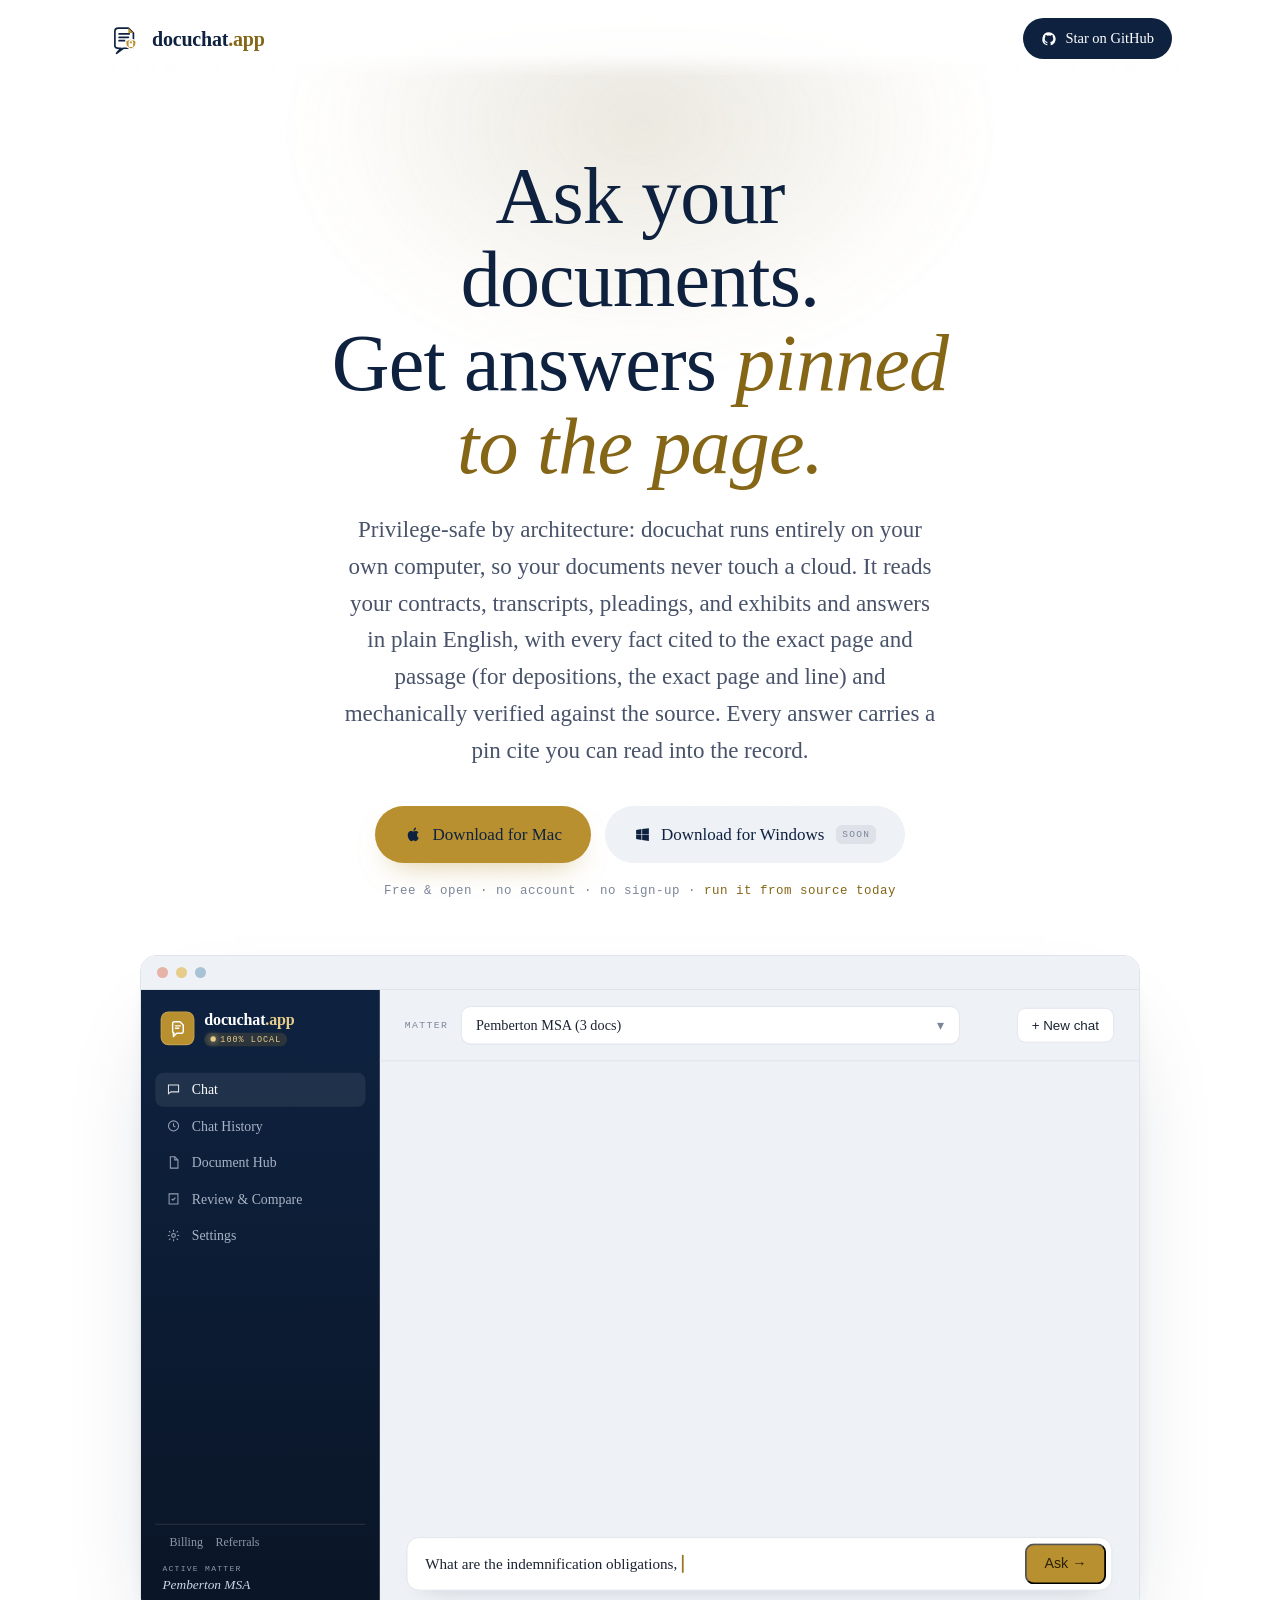
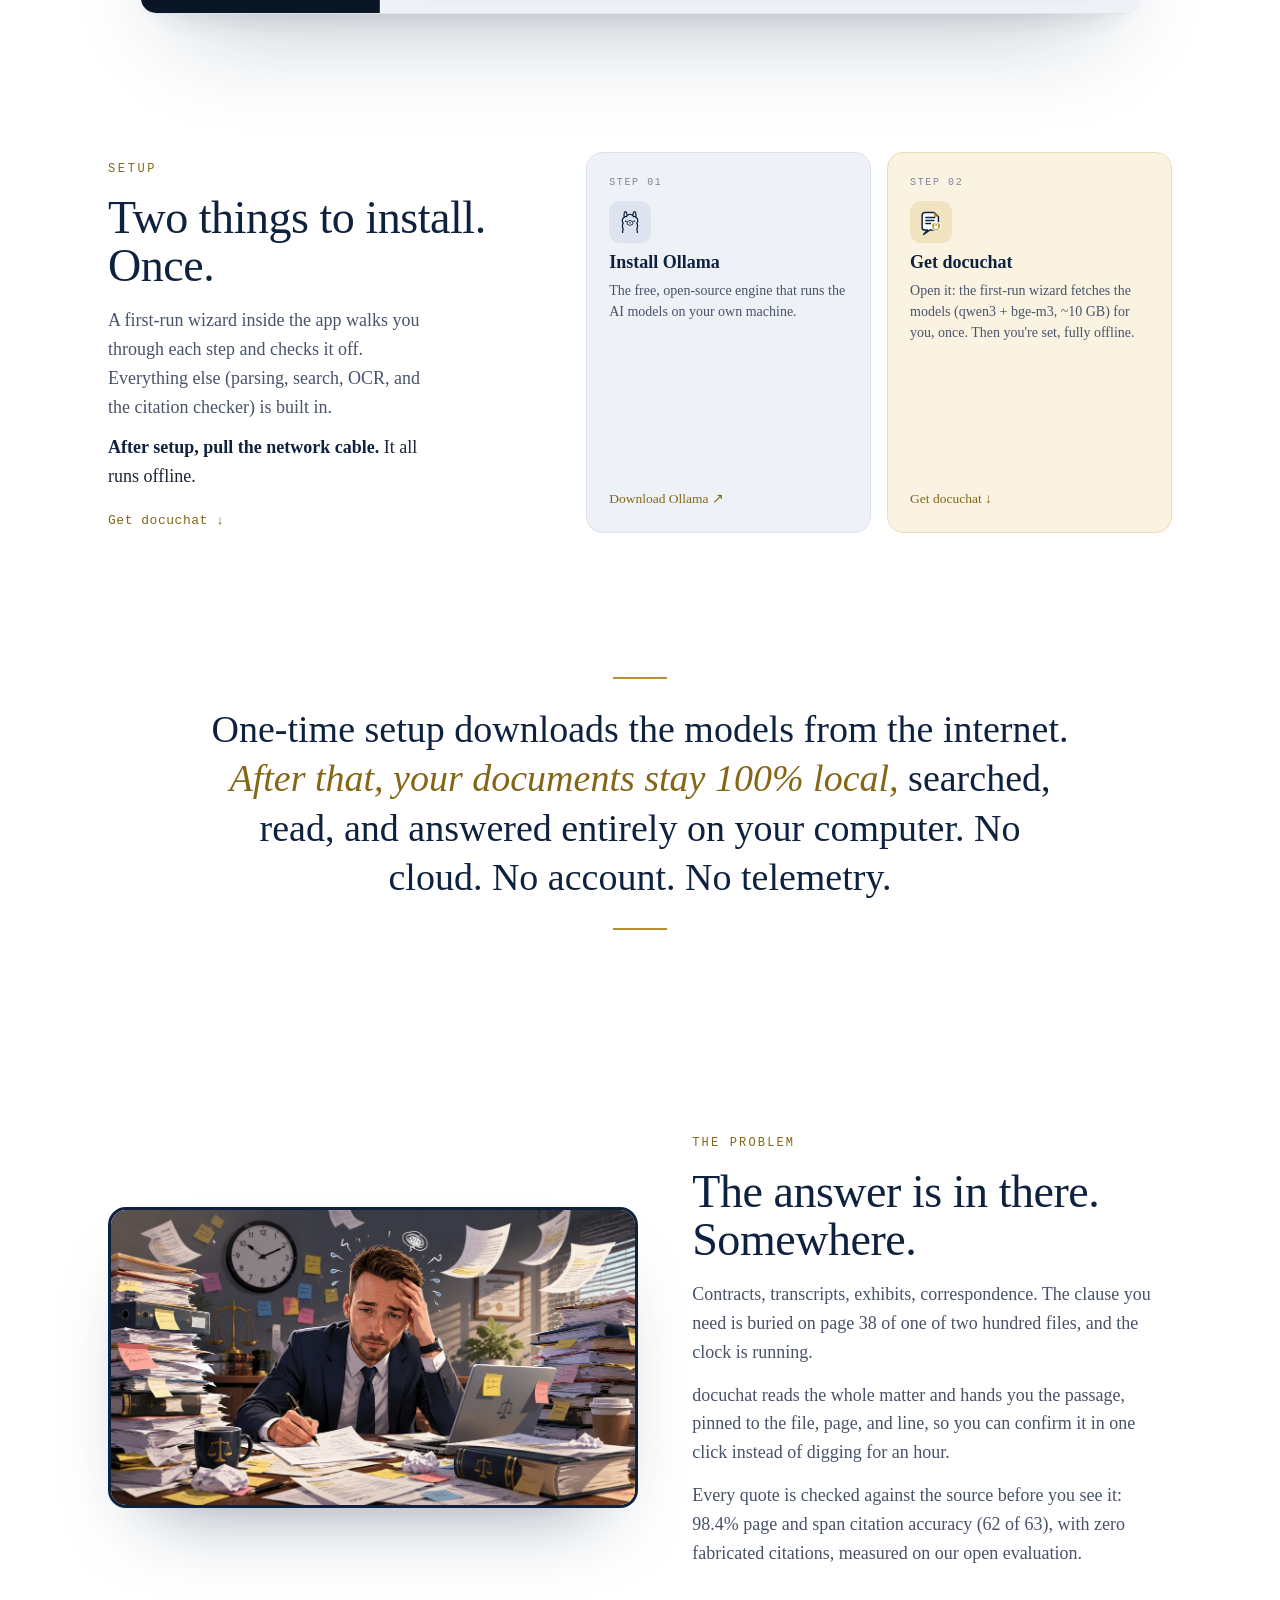
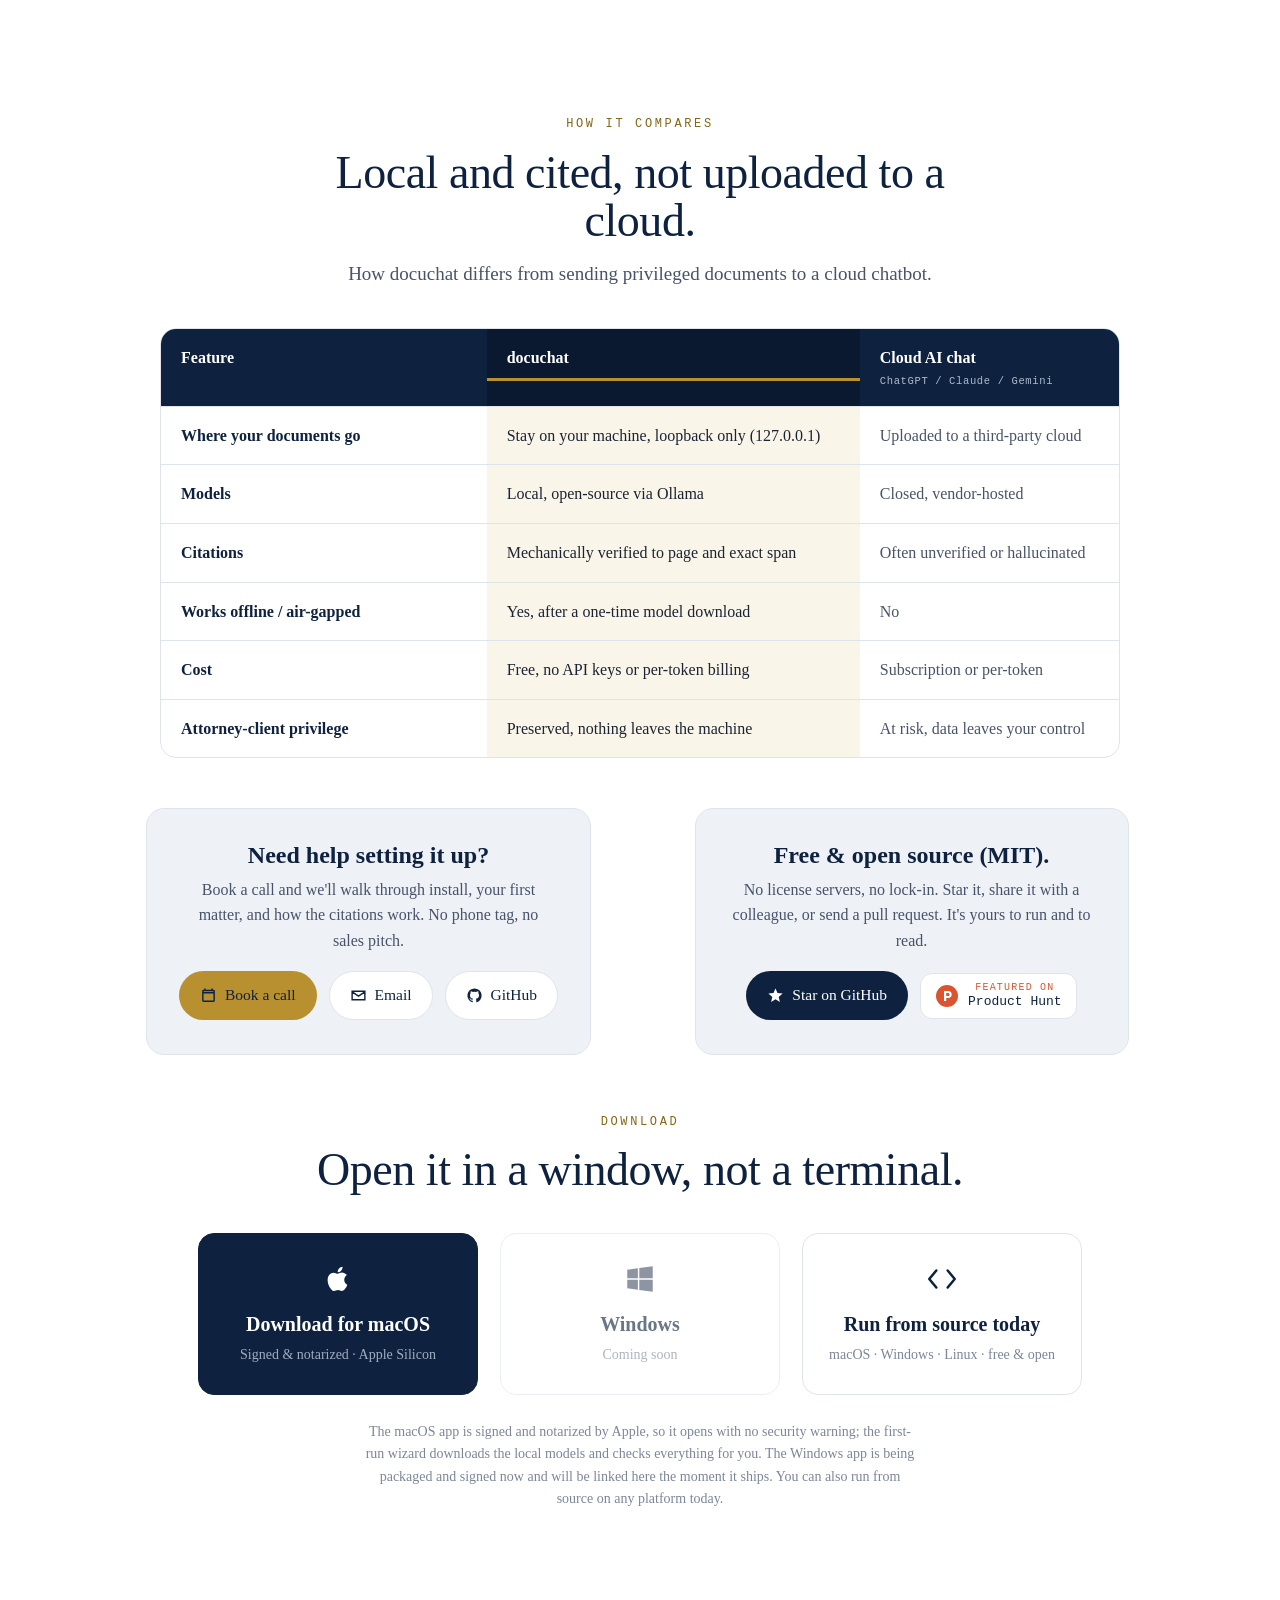
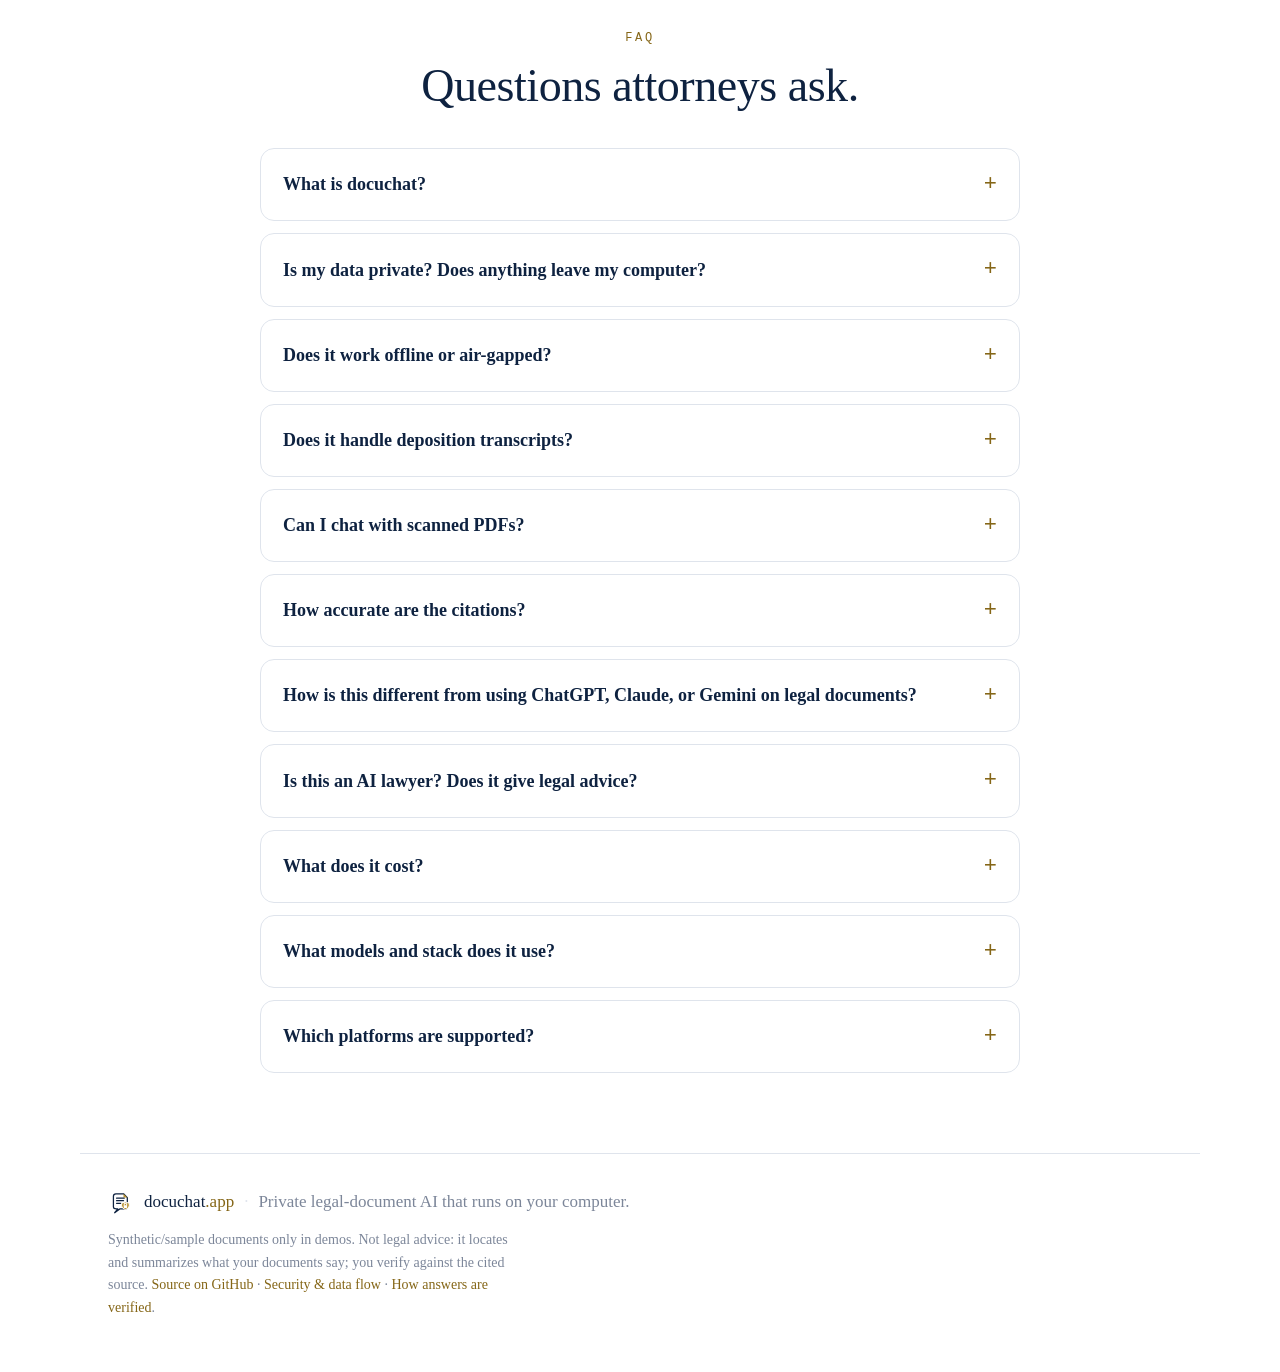
==== commit b083ba09: "release: bump version to 0.4.1 (connectors real, deadline calendar export, chat fixes) Co-Authored-B" ====
--- a/site/index.html
+++ b/site/index.html
@@ -56,7 +56,7 @@
     "operatingSystem": "macOS",
     "url": "https://docuchat.app/",
     "downloadUrl": "https://github.com/janderswag/legal-document-chat/releases/latest/download/docuchat.dmg",
-    "softwareVersion": "0.4.0",
+    "softwareVersion": "0.4.1",
     "softwareLicense": "https://opensource.org/licenses/MIT",
     "description": "Private, local AI for legal documents. Ask questions across your contracts, transcripts, and exhibits and get answers pinned to the exact page and span, running 100% on your own computer. Every citation is mechanically verified against the source; no cloud, no account, no telemetry.",
     "offers": {
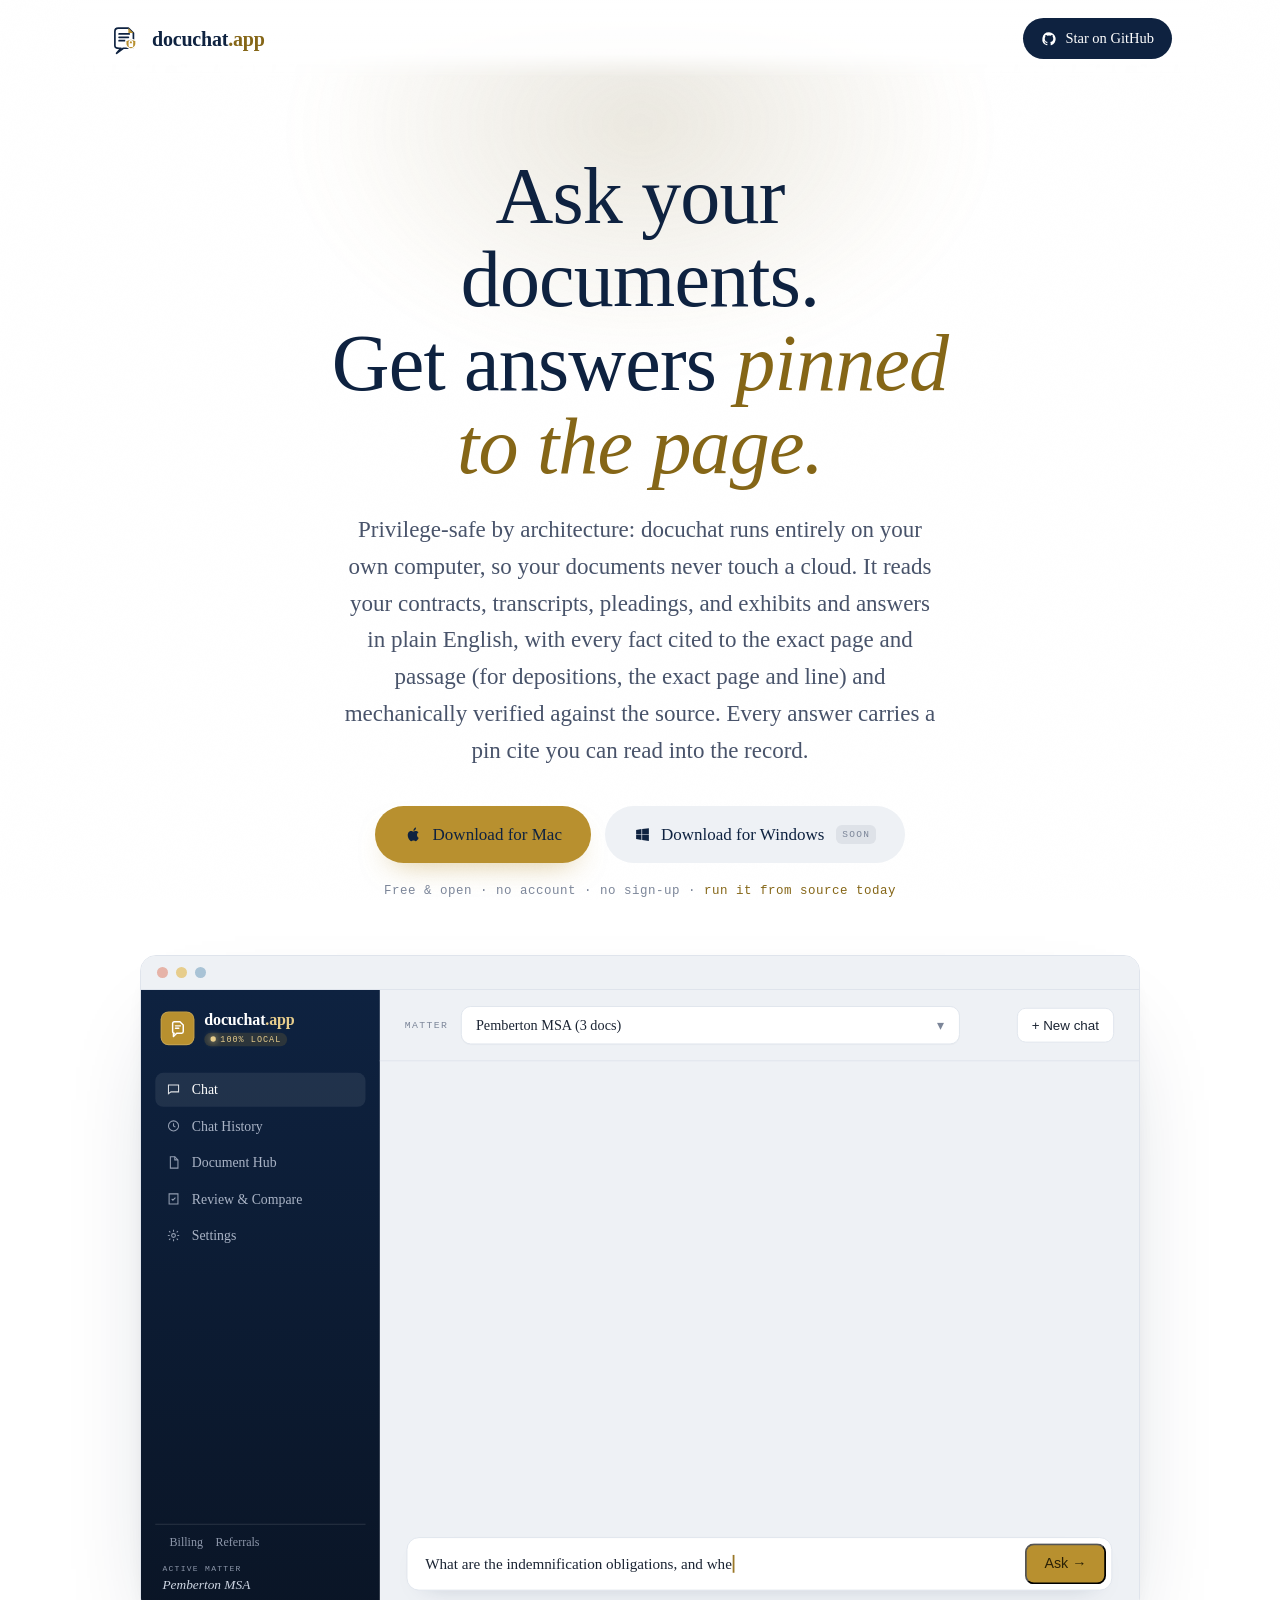
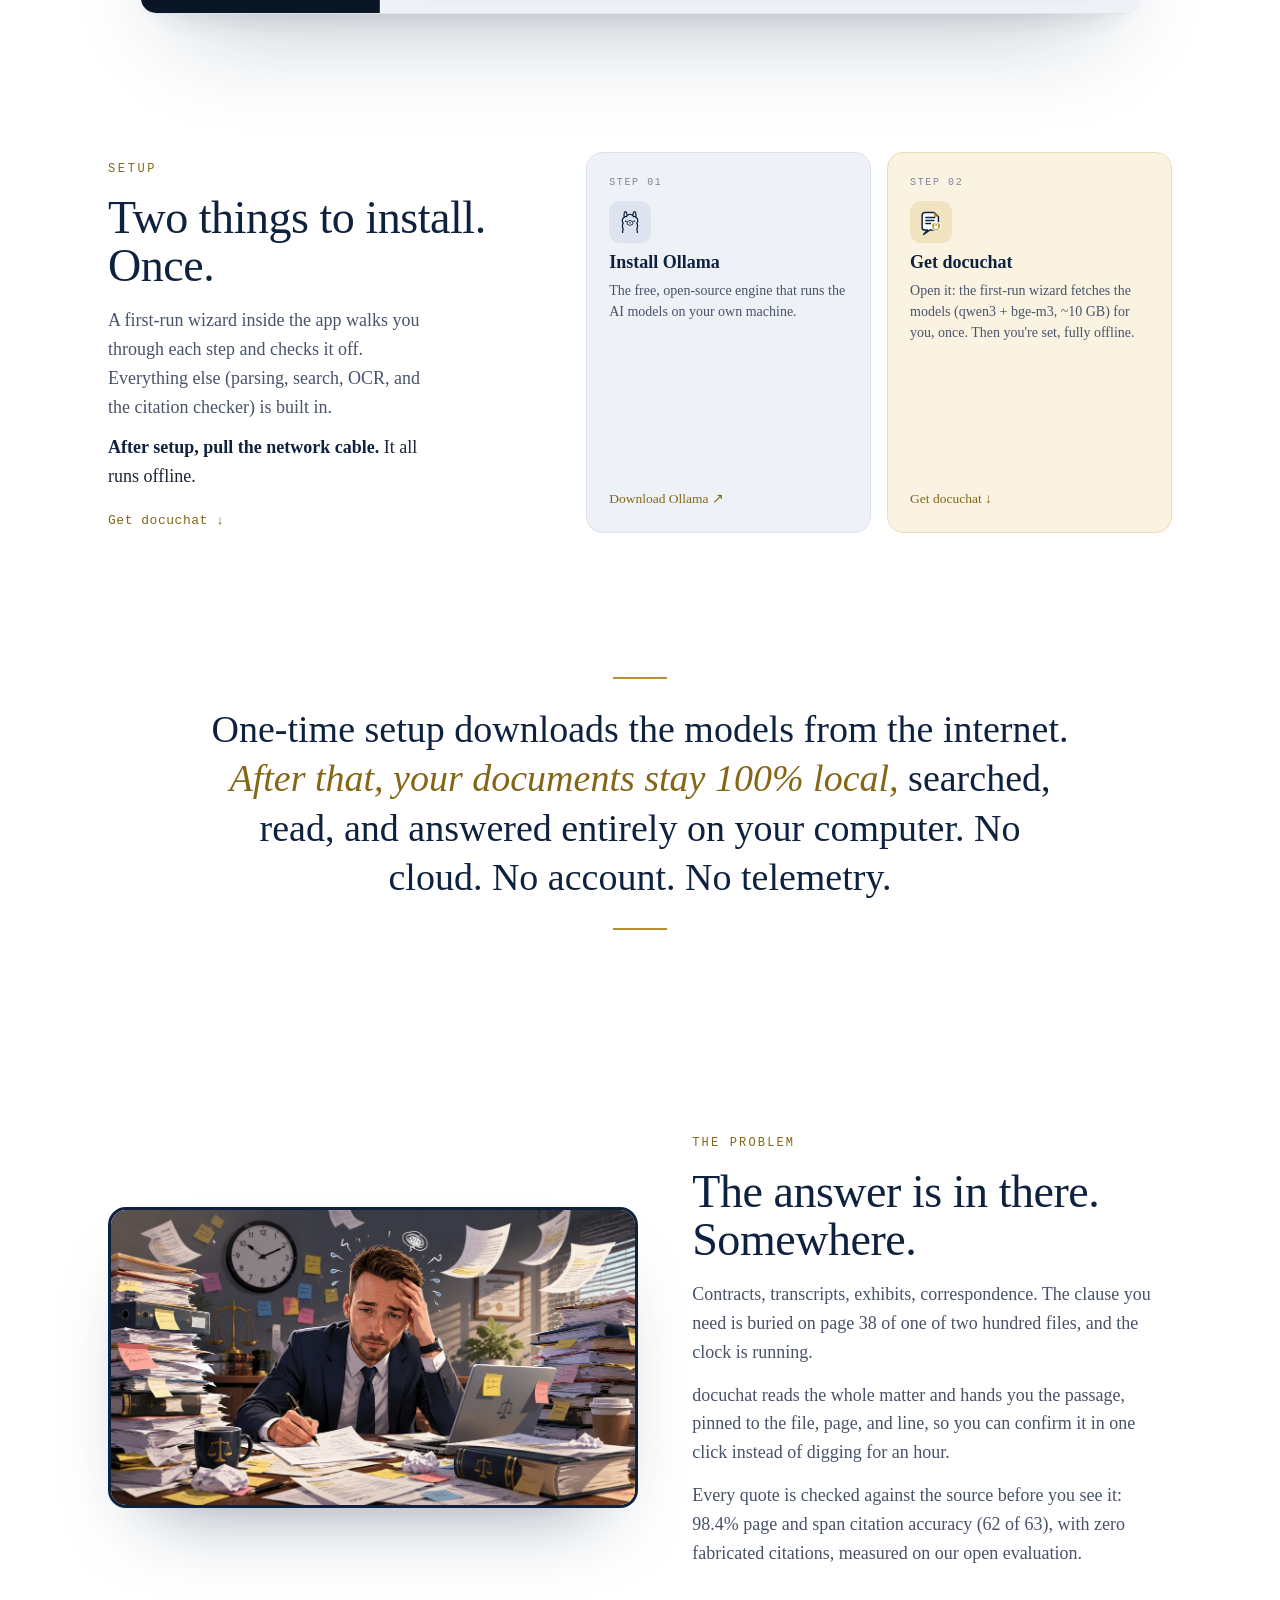
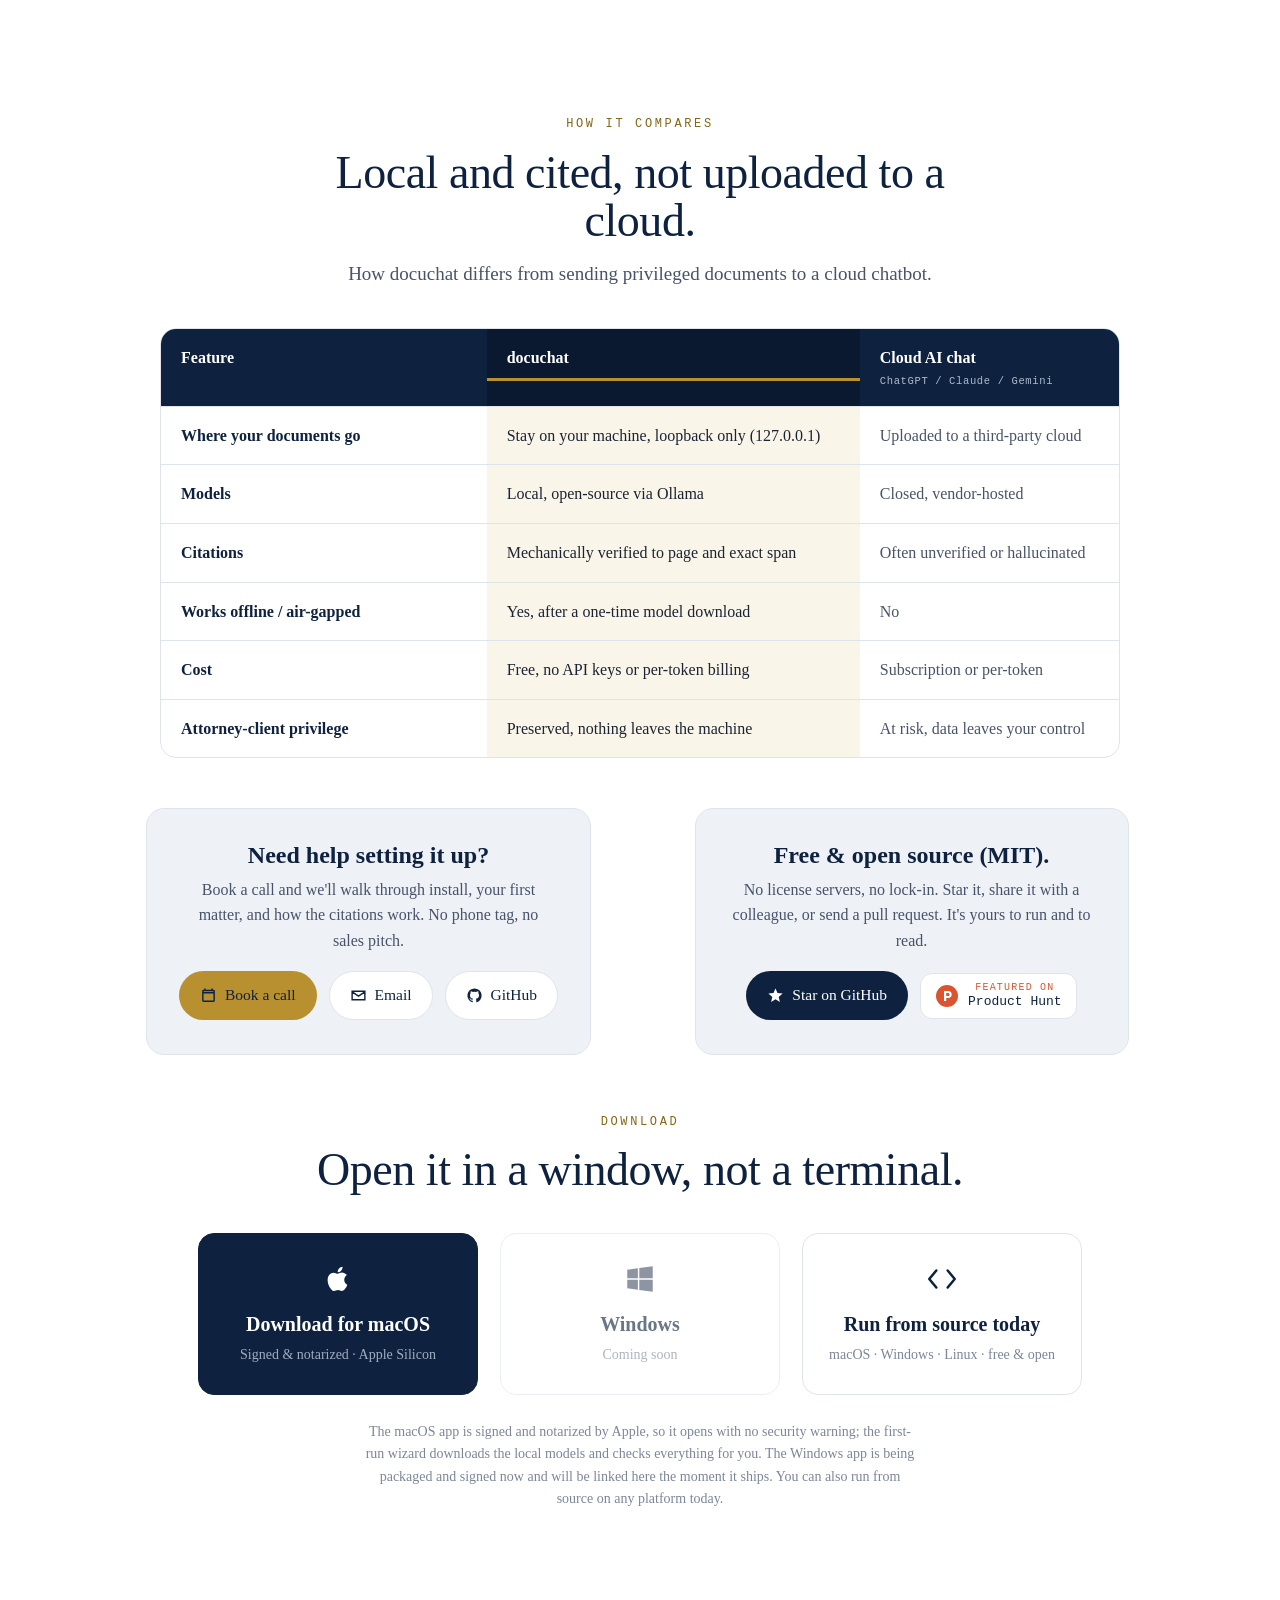
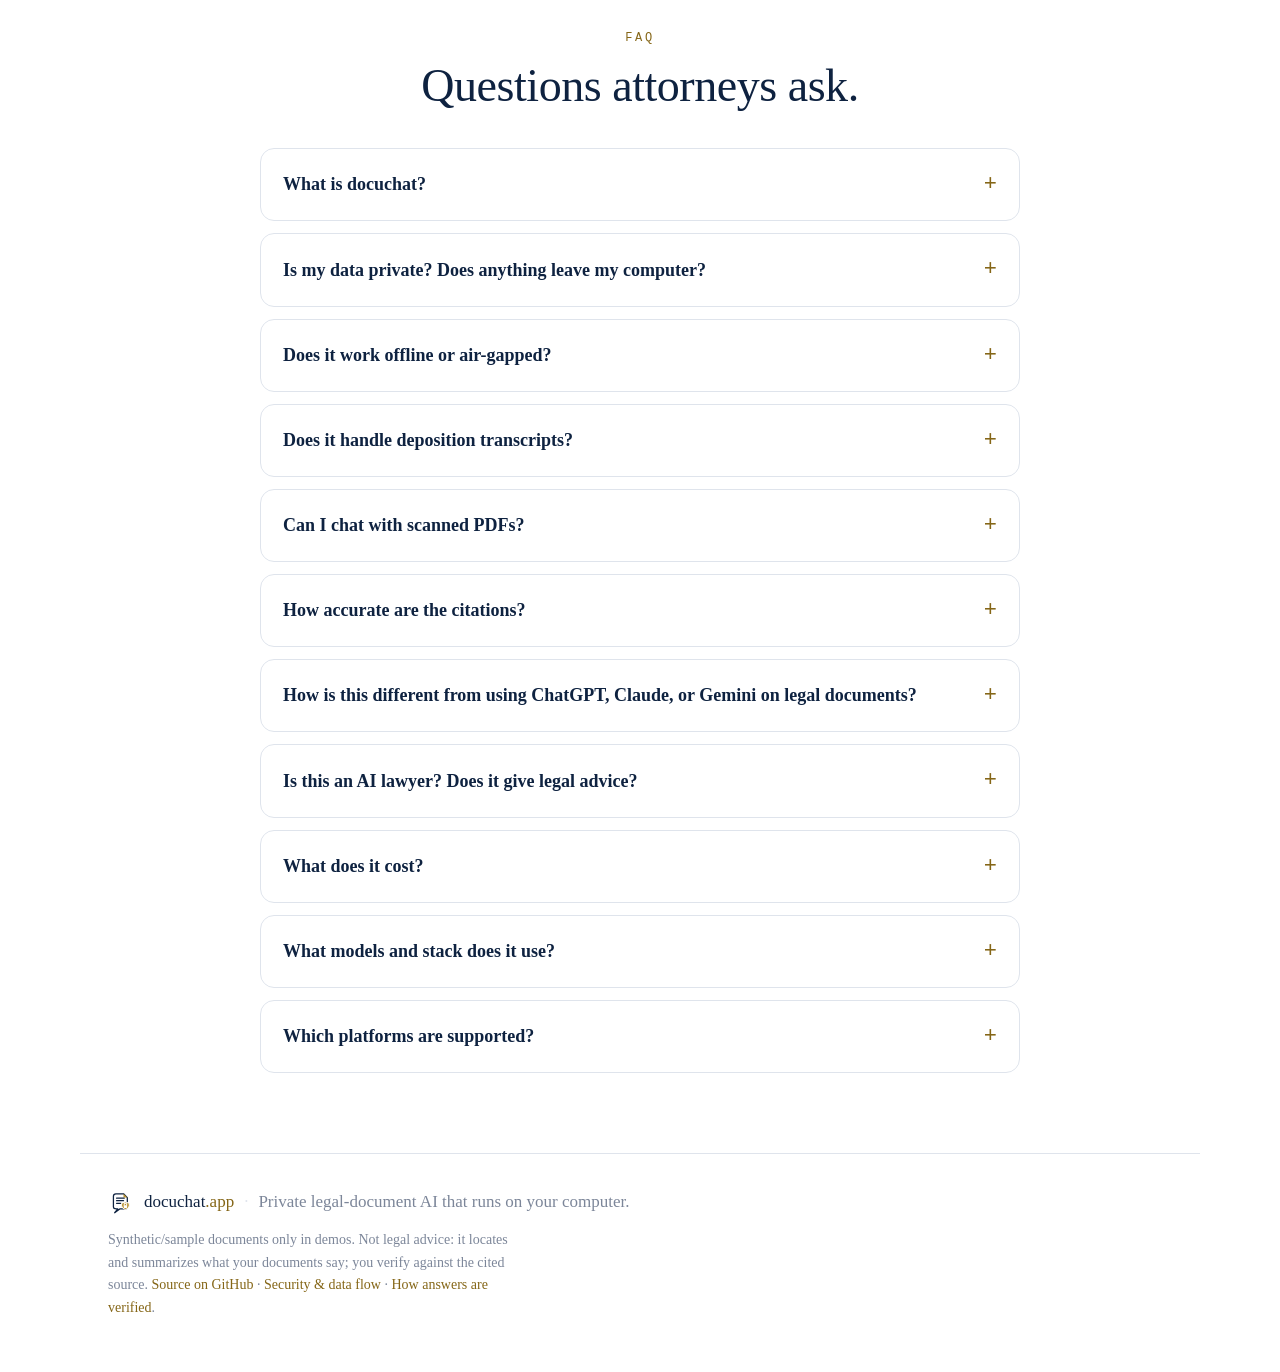
==== commit ed6f942d: "release: bump version to 0.4.2 (real restart after update, slash-command palette) Co-Authored-By: Cl" ====
--- a/site/index.html
+++ b/site/index.html
@@ -56,7 +56,7 @@
     "operatingSystem": "macOS",
     "url": "https://docuchat.app/",
     "downloadUrl": "https://github.com/janderswag/legal-document-chat/releases/latest/download/docuchat.dmg",
-    "softwareVersion": "0.4.1",
+    "softwareVersion": "0.4.2",
     "softwareLicense": "https://opensource.org/licenses/MIT",
     "description": "Private, local AI for legal documents. Ask questions across your contracts, transcripts, and exhibits and get answers pinned to the exact page and span, running 100% on your own computer. Every citation is mechanically verified against the source; no cloud, no account, no telemetry.",
     "offers": {
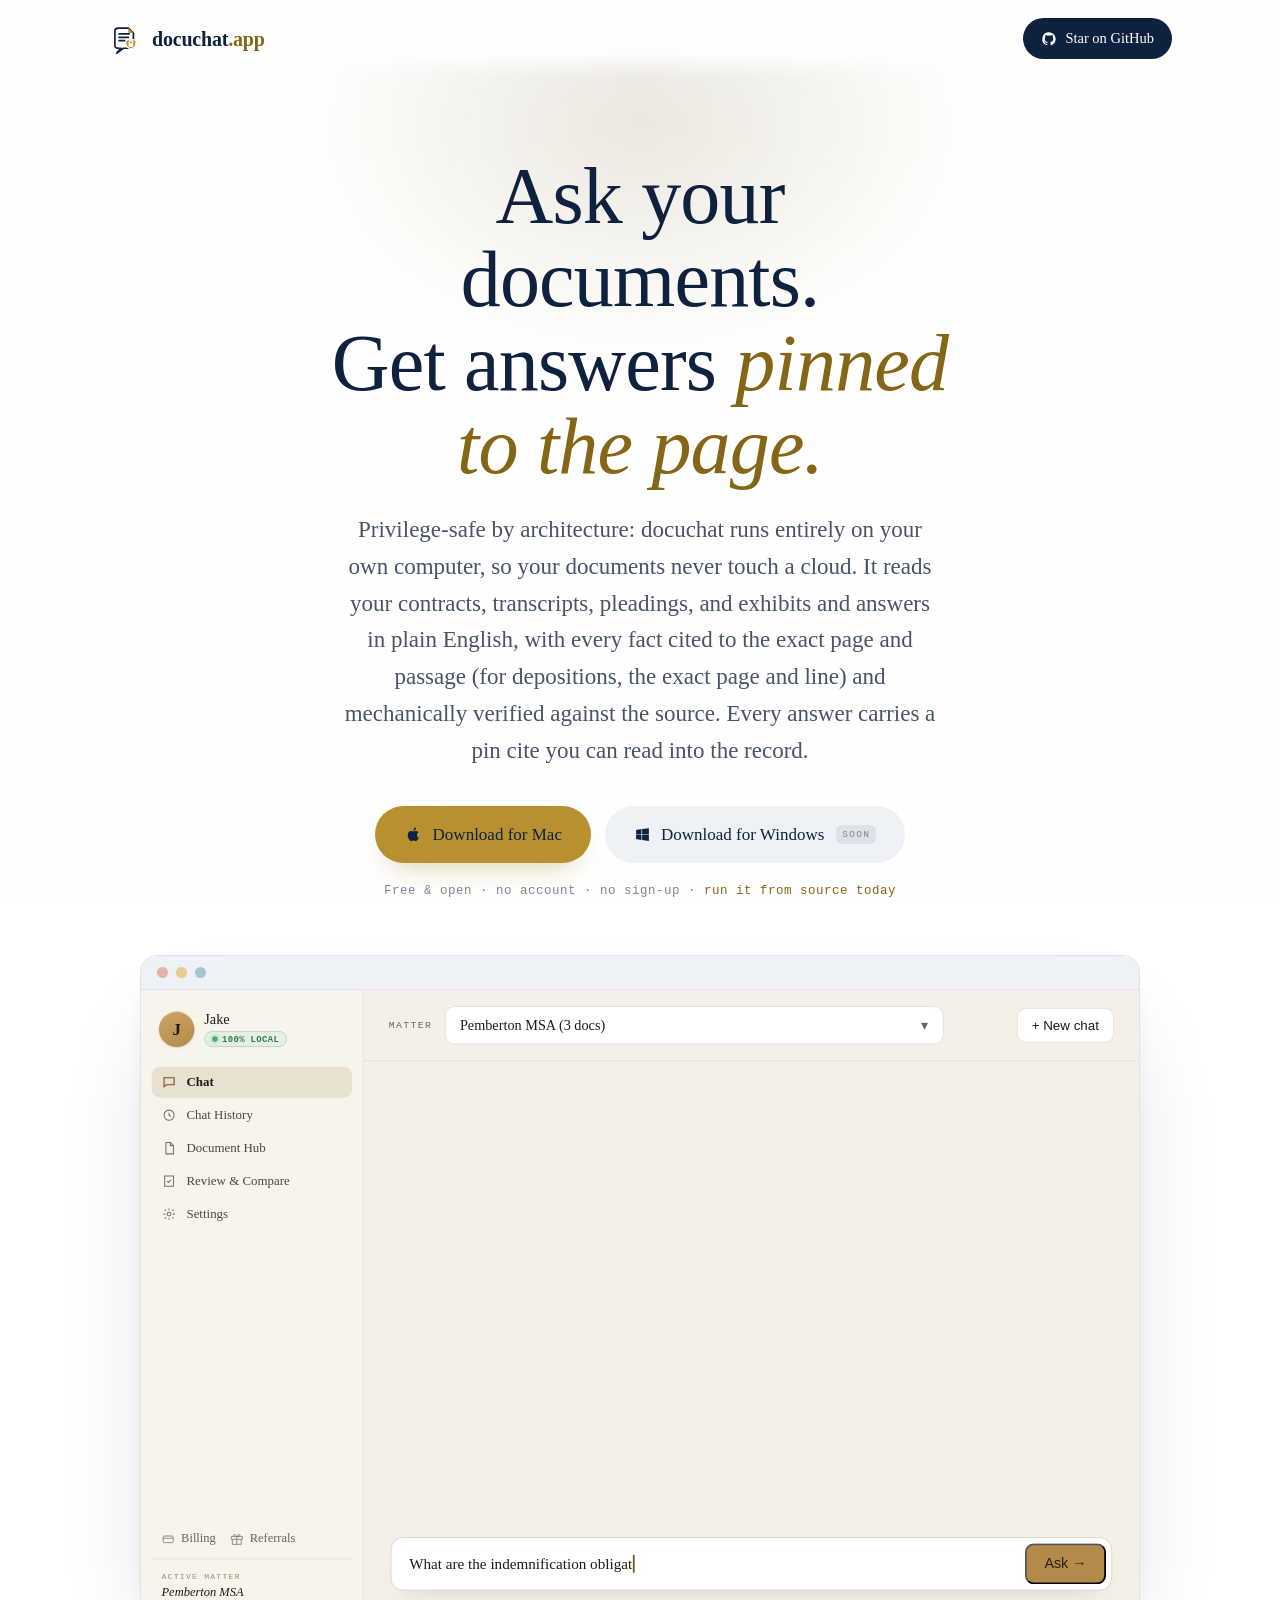
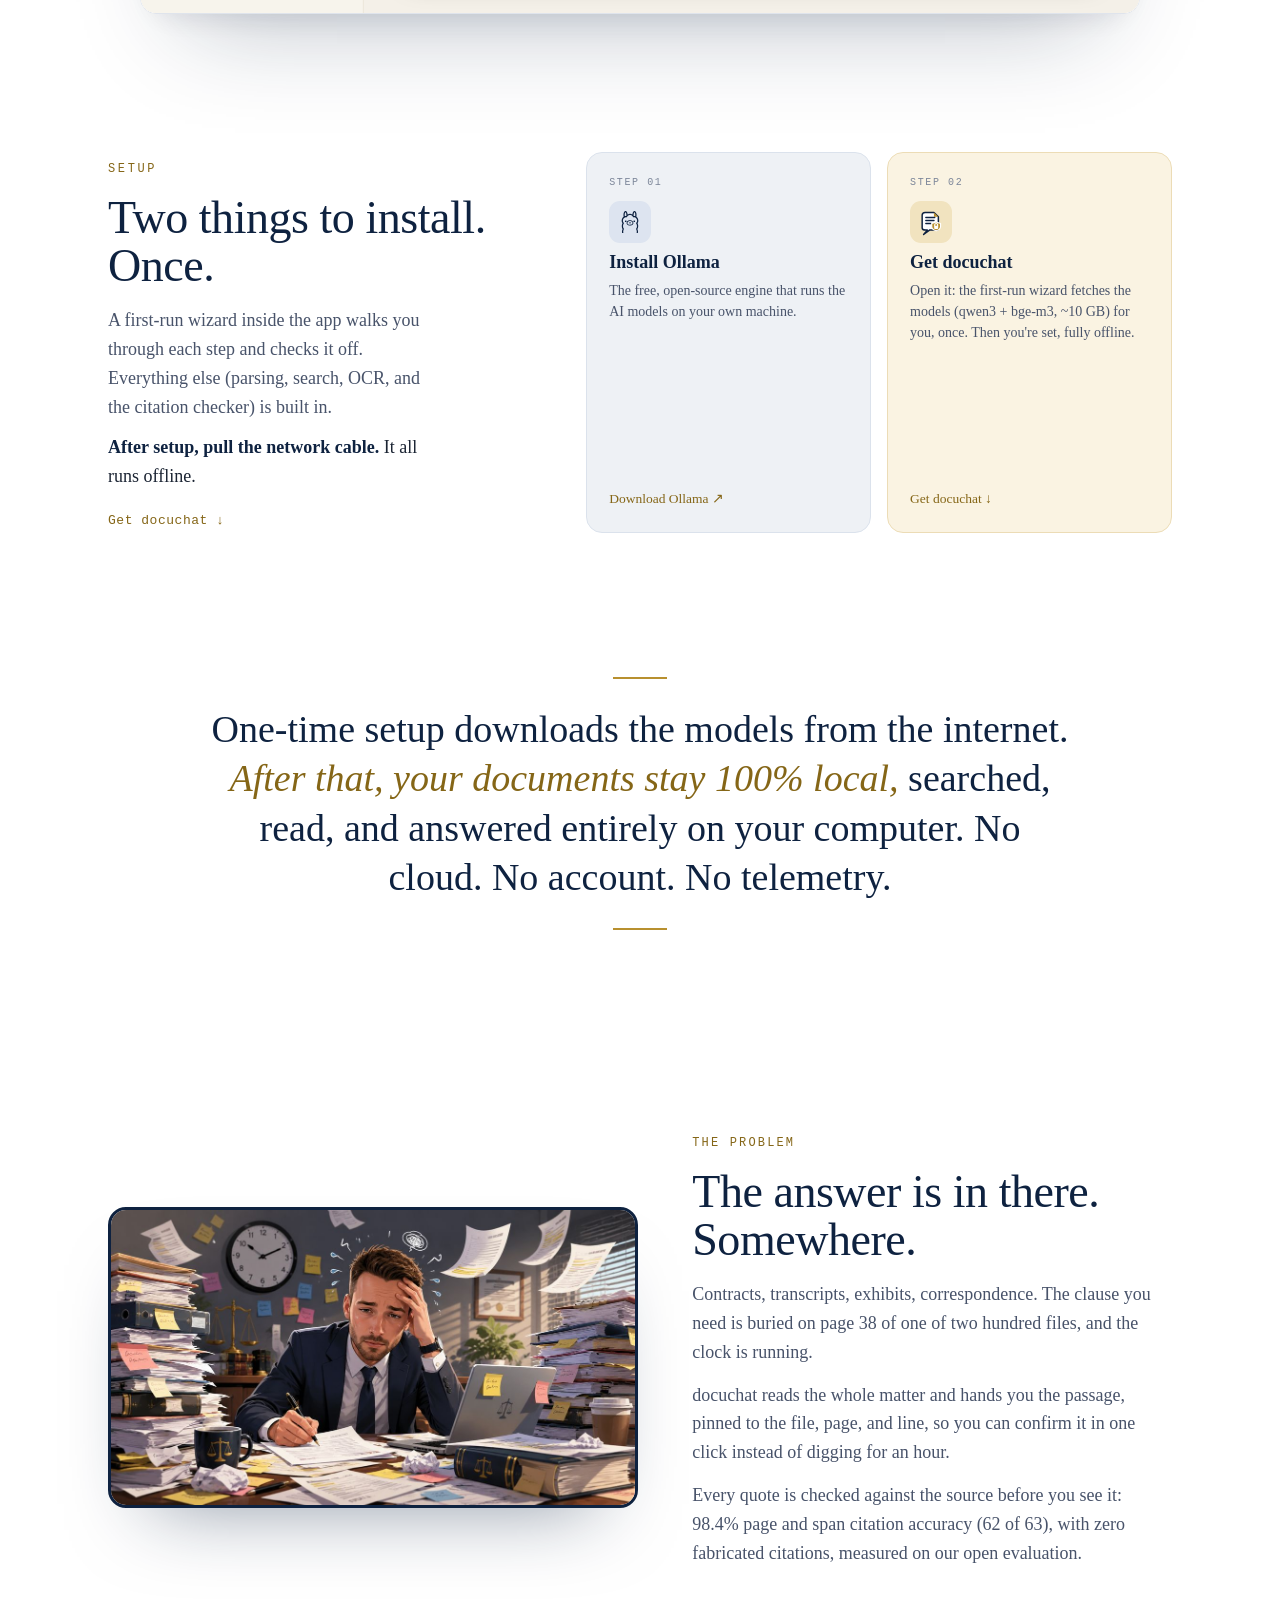
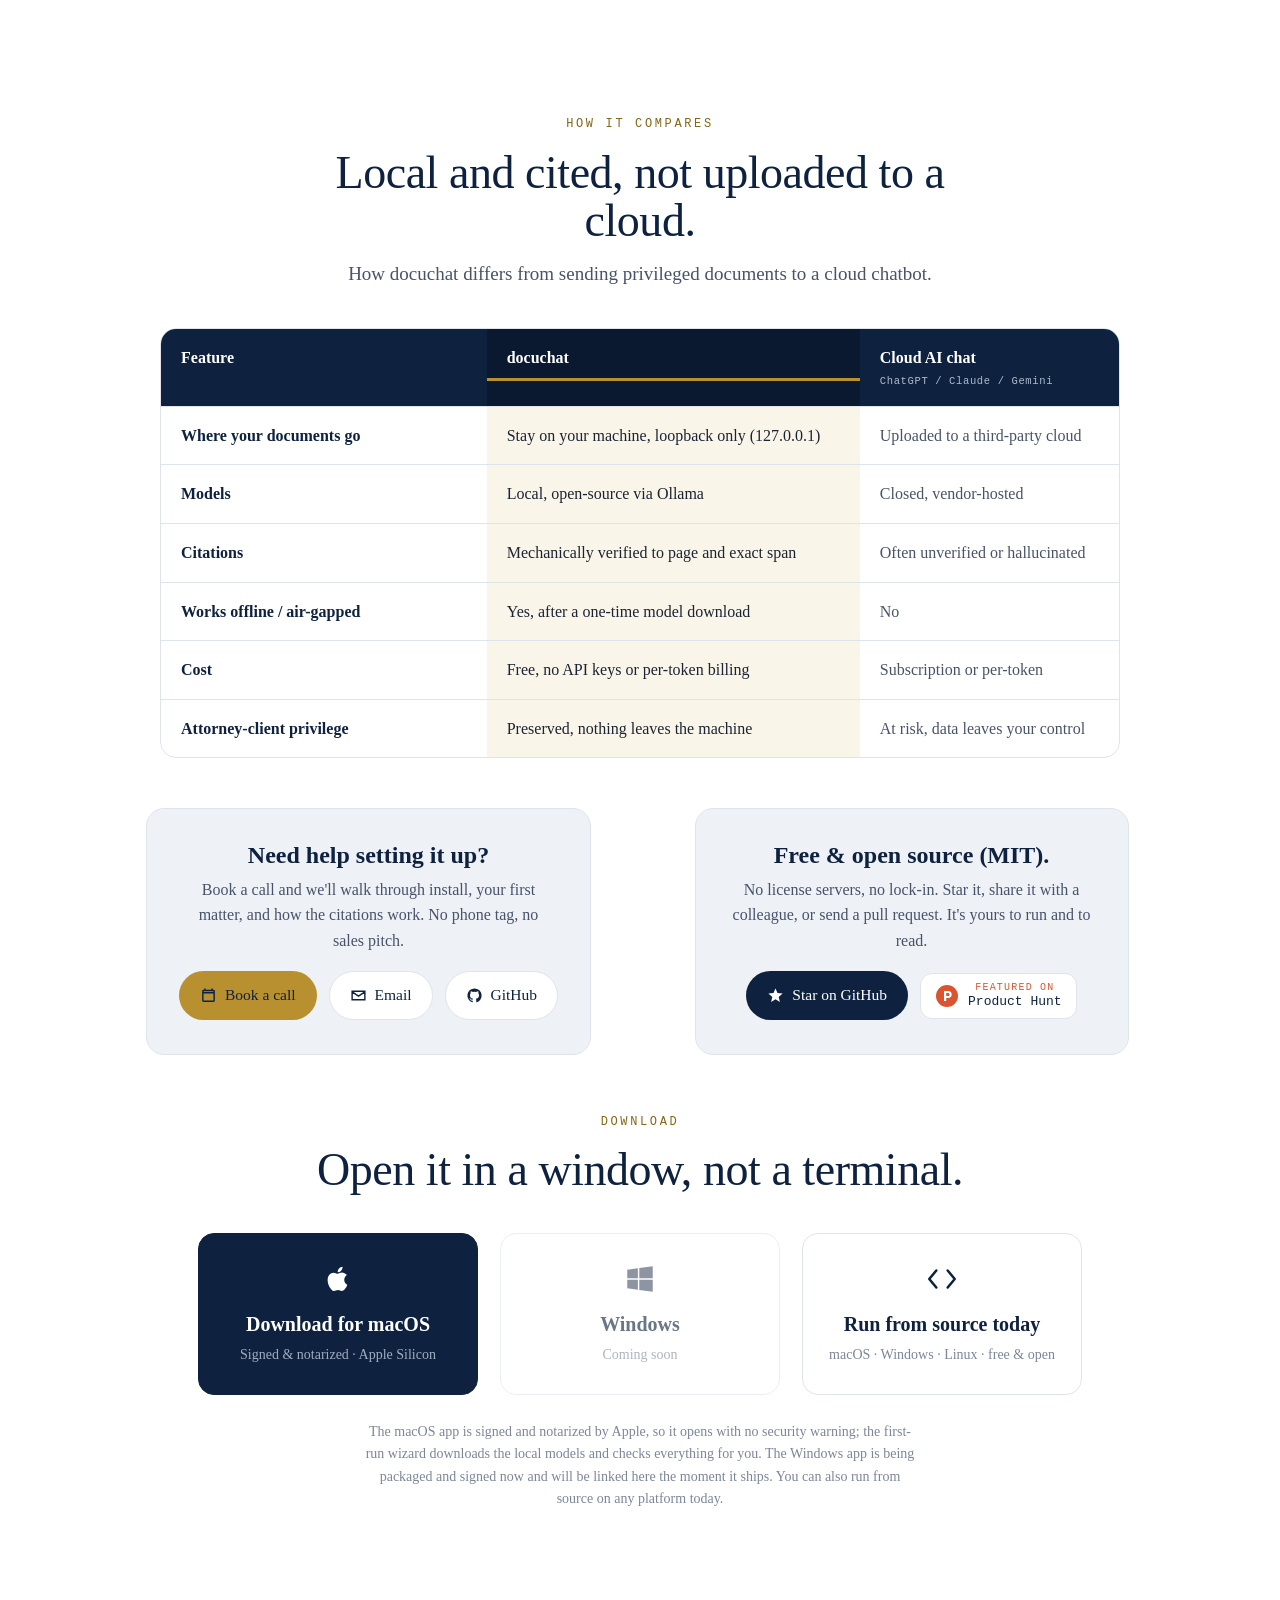
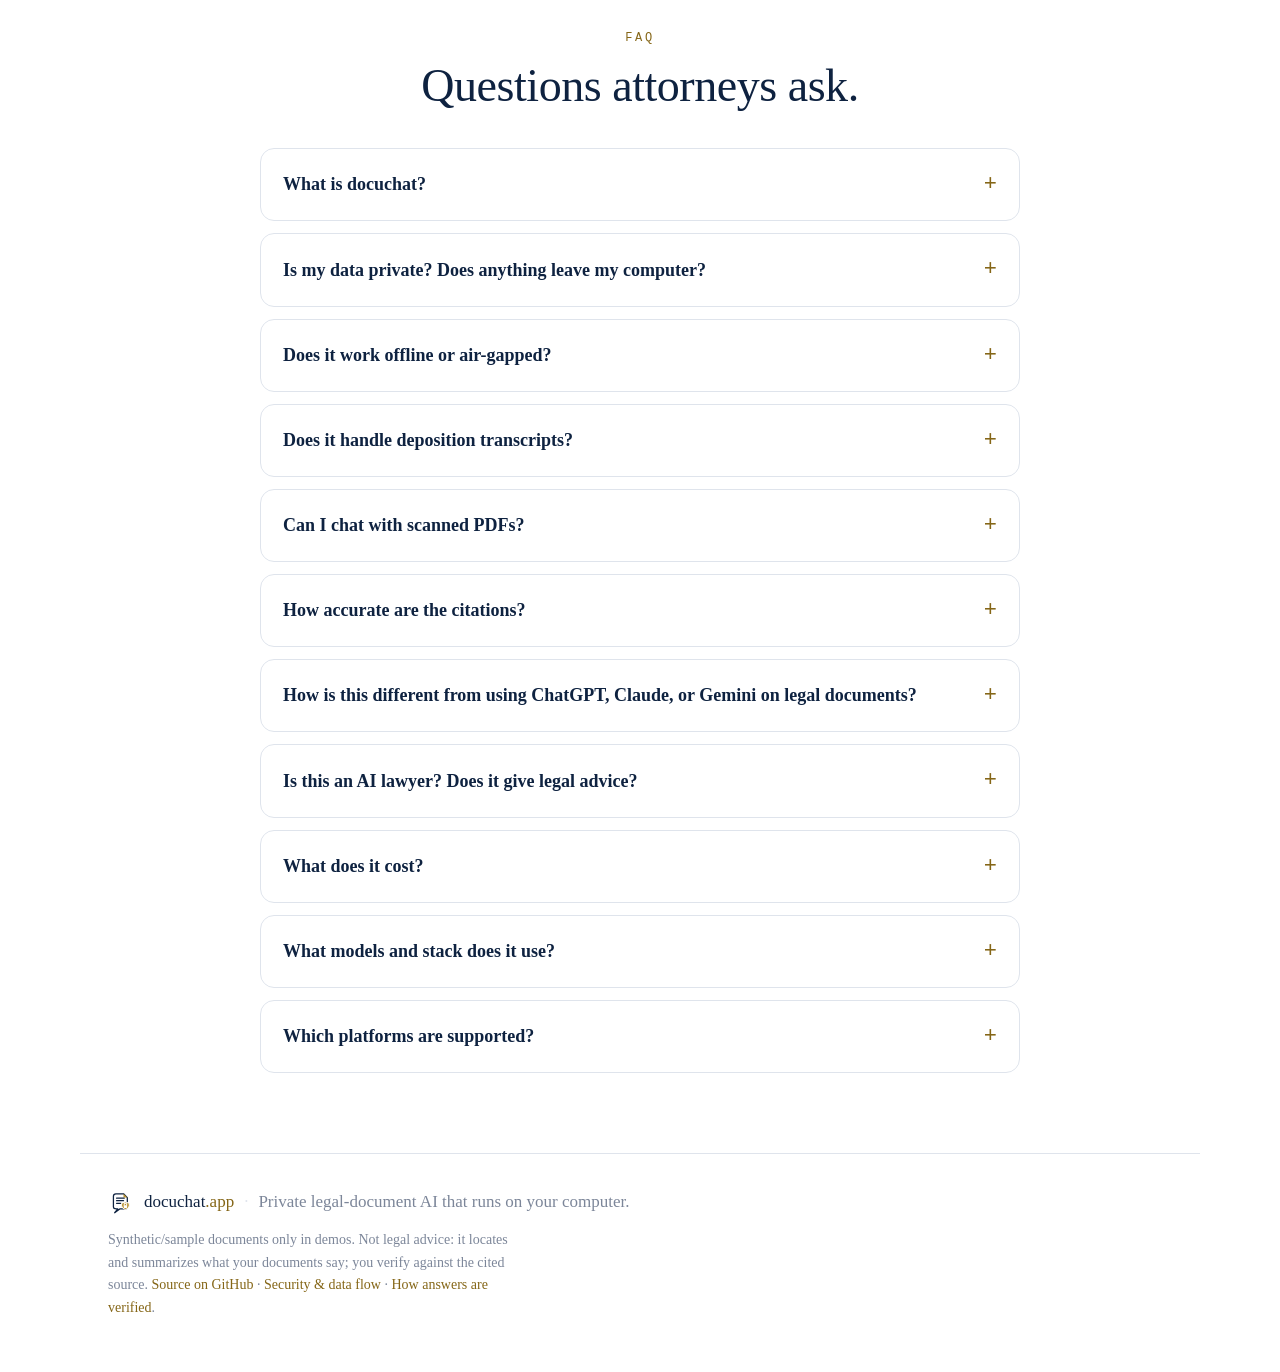
==== commit 16ed474a: "release(v0.5.0): version bump, smoke-gate review-SSE assertion, Core Four catalog, RUN_STATE - appve" ====
--- a/site/index.html
+++ b/site/index.html
@@ -56,7 +56,7 @@
     "operatingSystem": "macOS",
     "url": "https://docuchat.app/",
     "downloadUrl": "https://github.com/janderswag/legal-document-chat/releases/latest/download/docuchat.dmg",
-    "softwareVersion": "0.4.2",
+    "softwareVersion": "0.5.0",
     "softwareLicense": "https://opensource.org/licenses/MIT",
     "description": "Private, local AI for legal documents. Ask questions across your contracts, transcripts, and exhibits and get answers pinned to the exact page and span, running 100% on your own computer. Every citation is mechanically verified against the source; no cloud, no account, no telemetry.",
     "offers": {
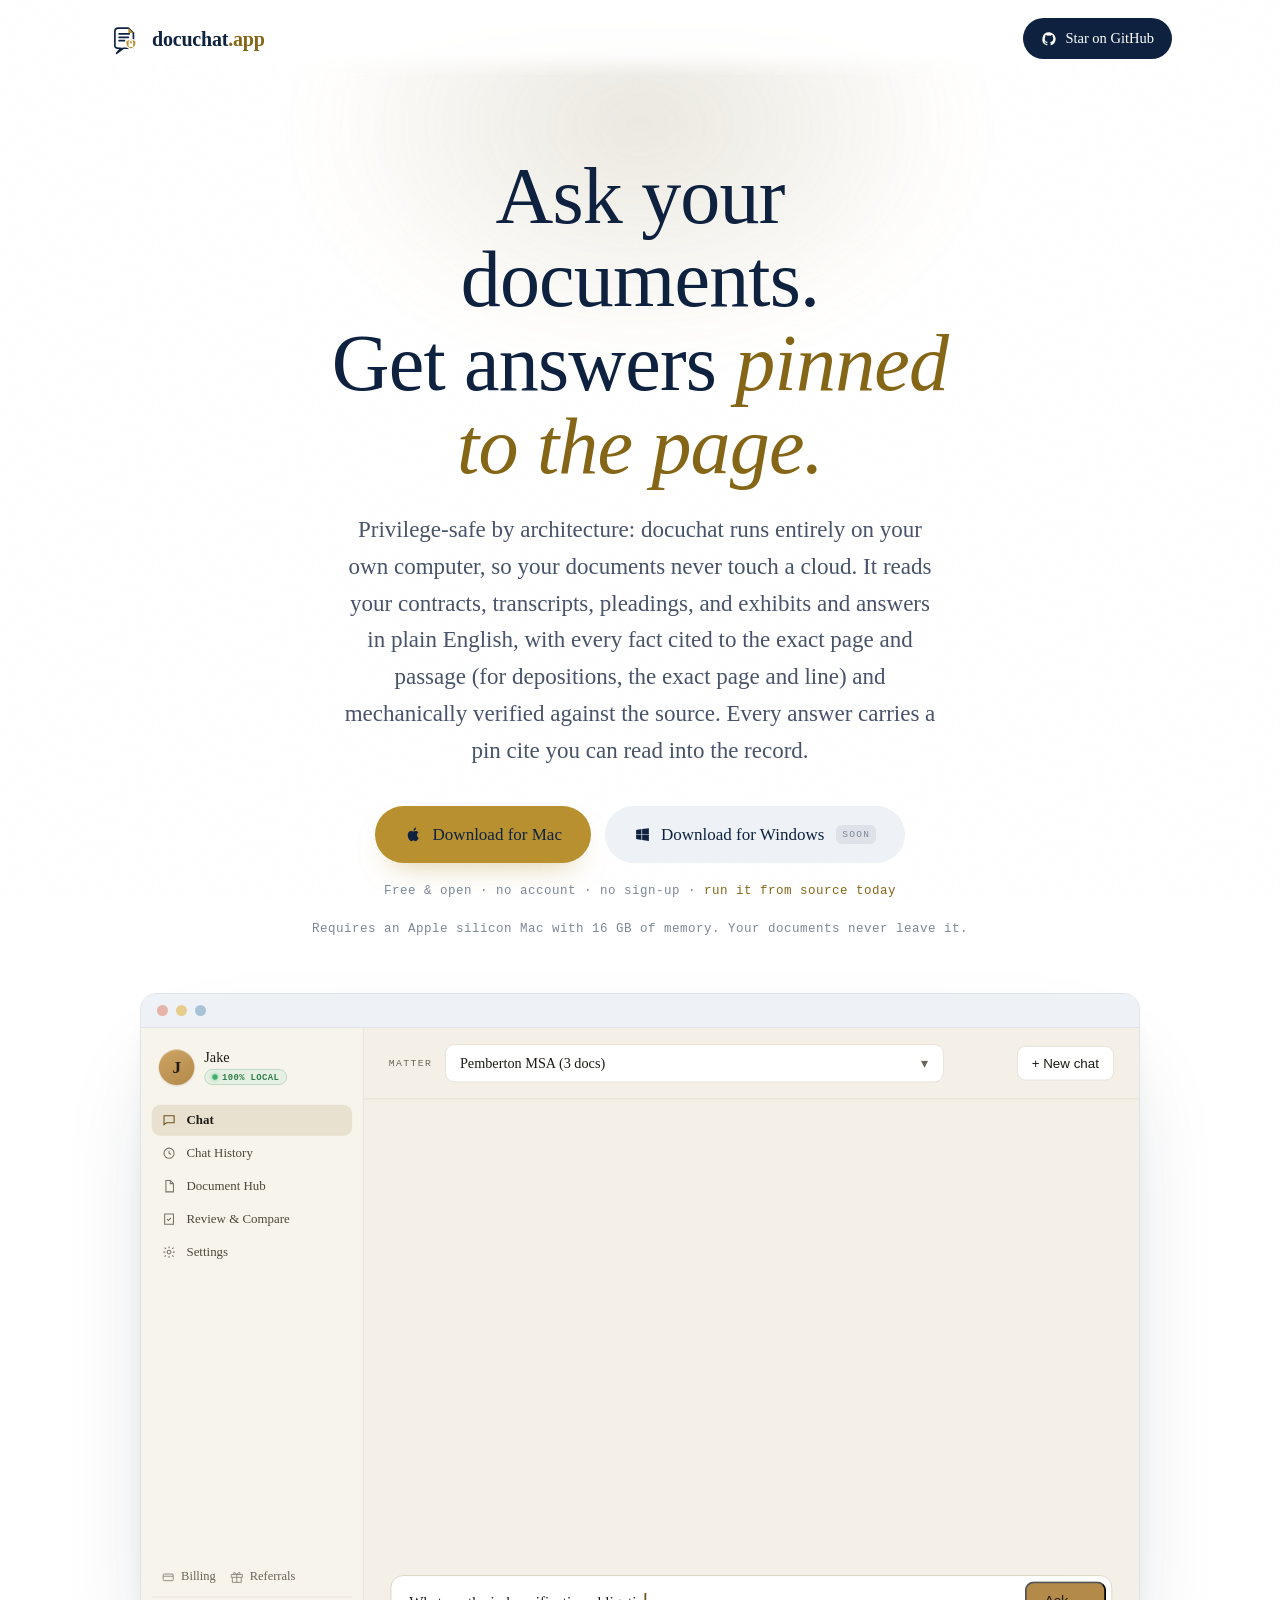
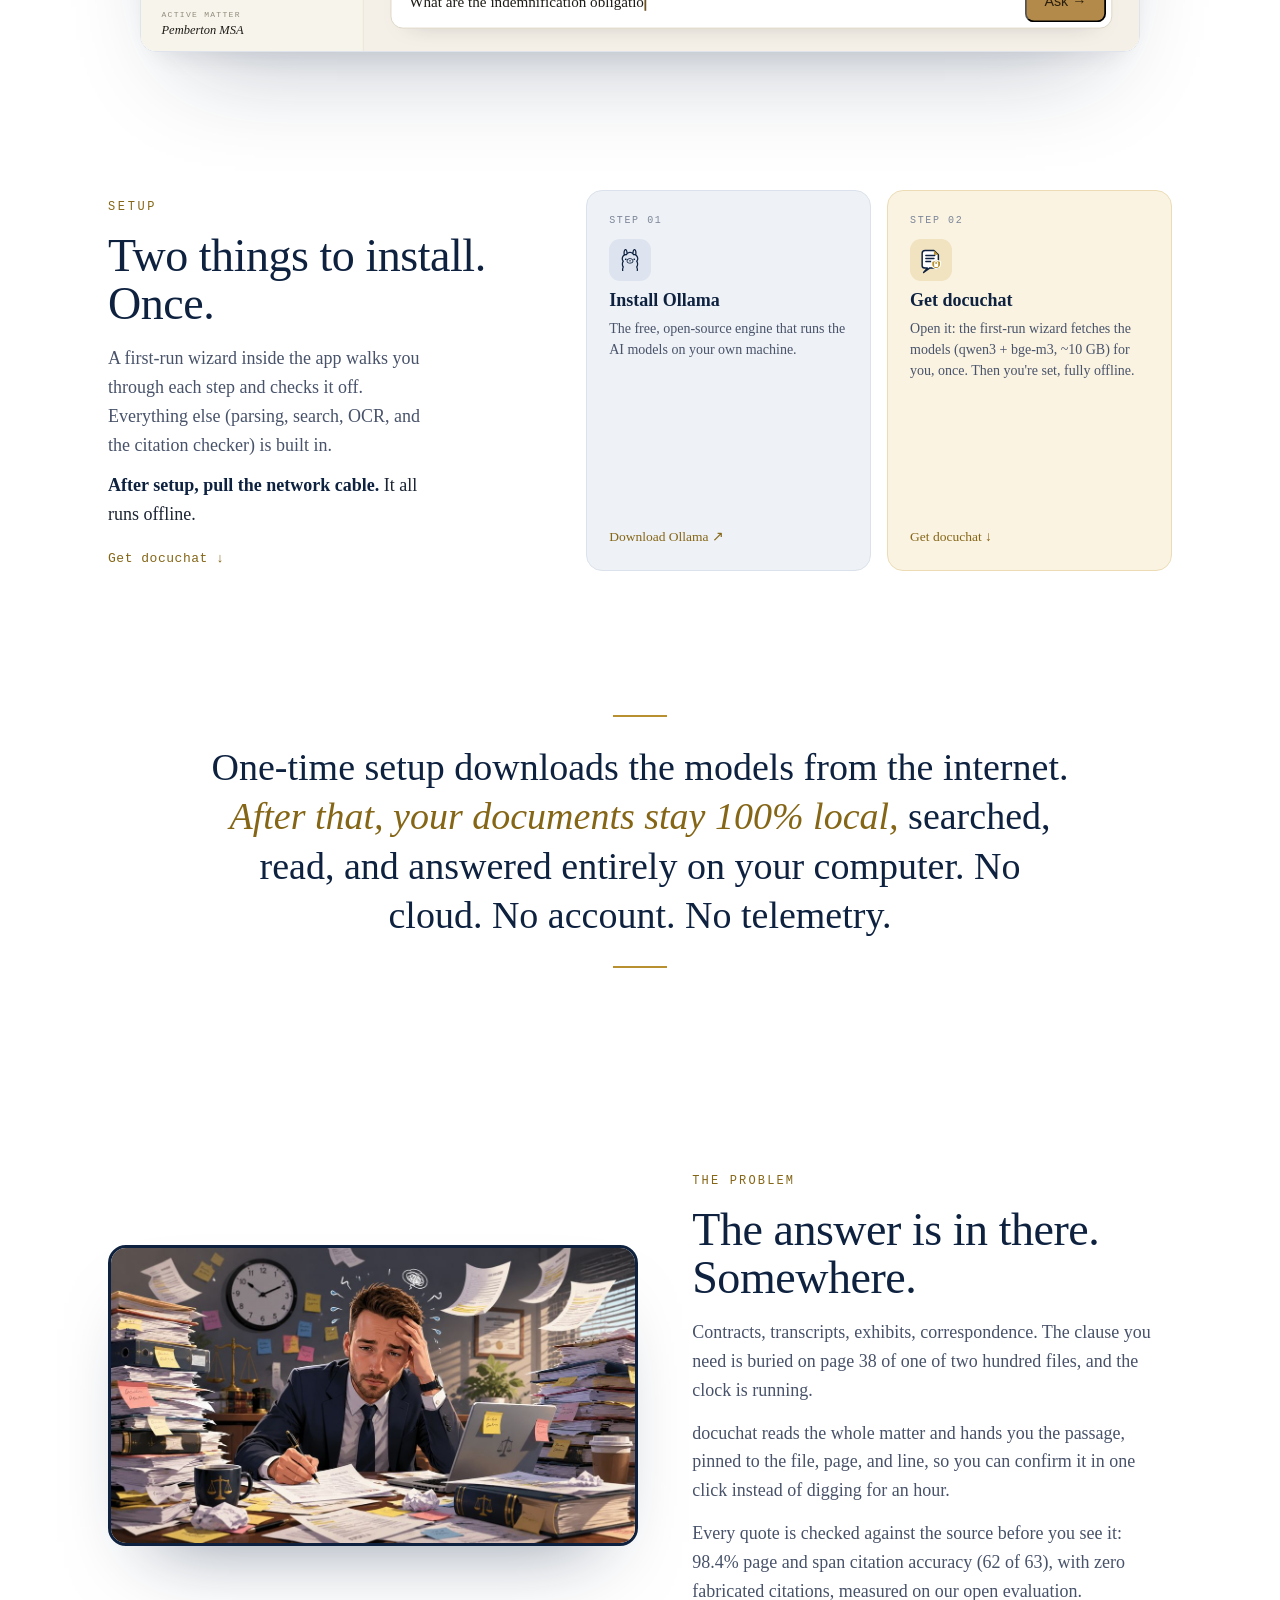
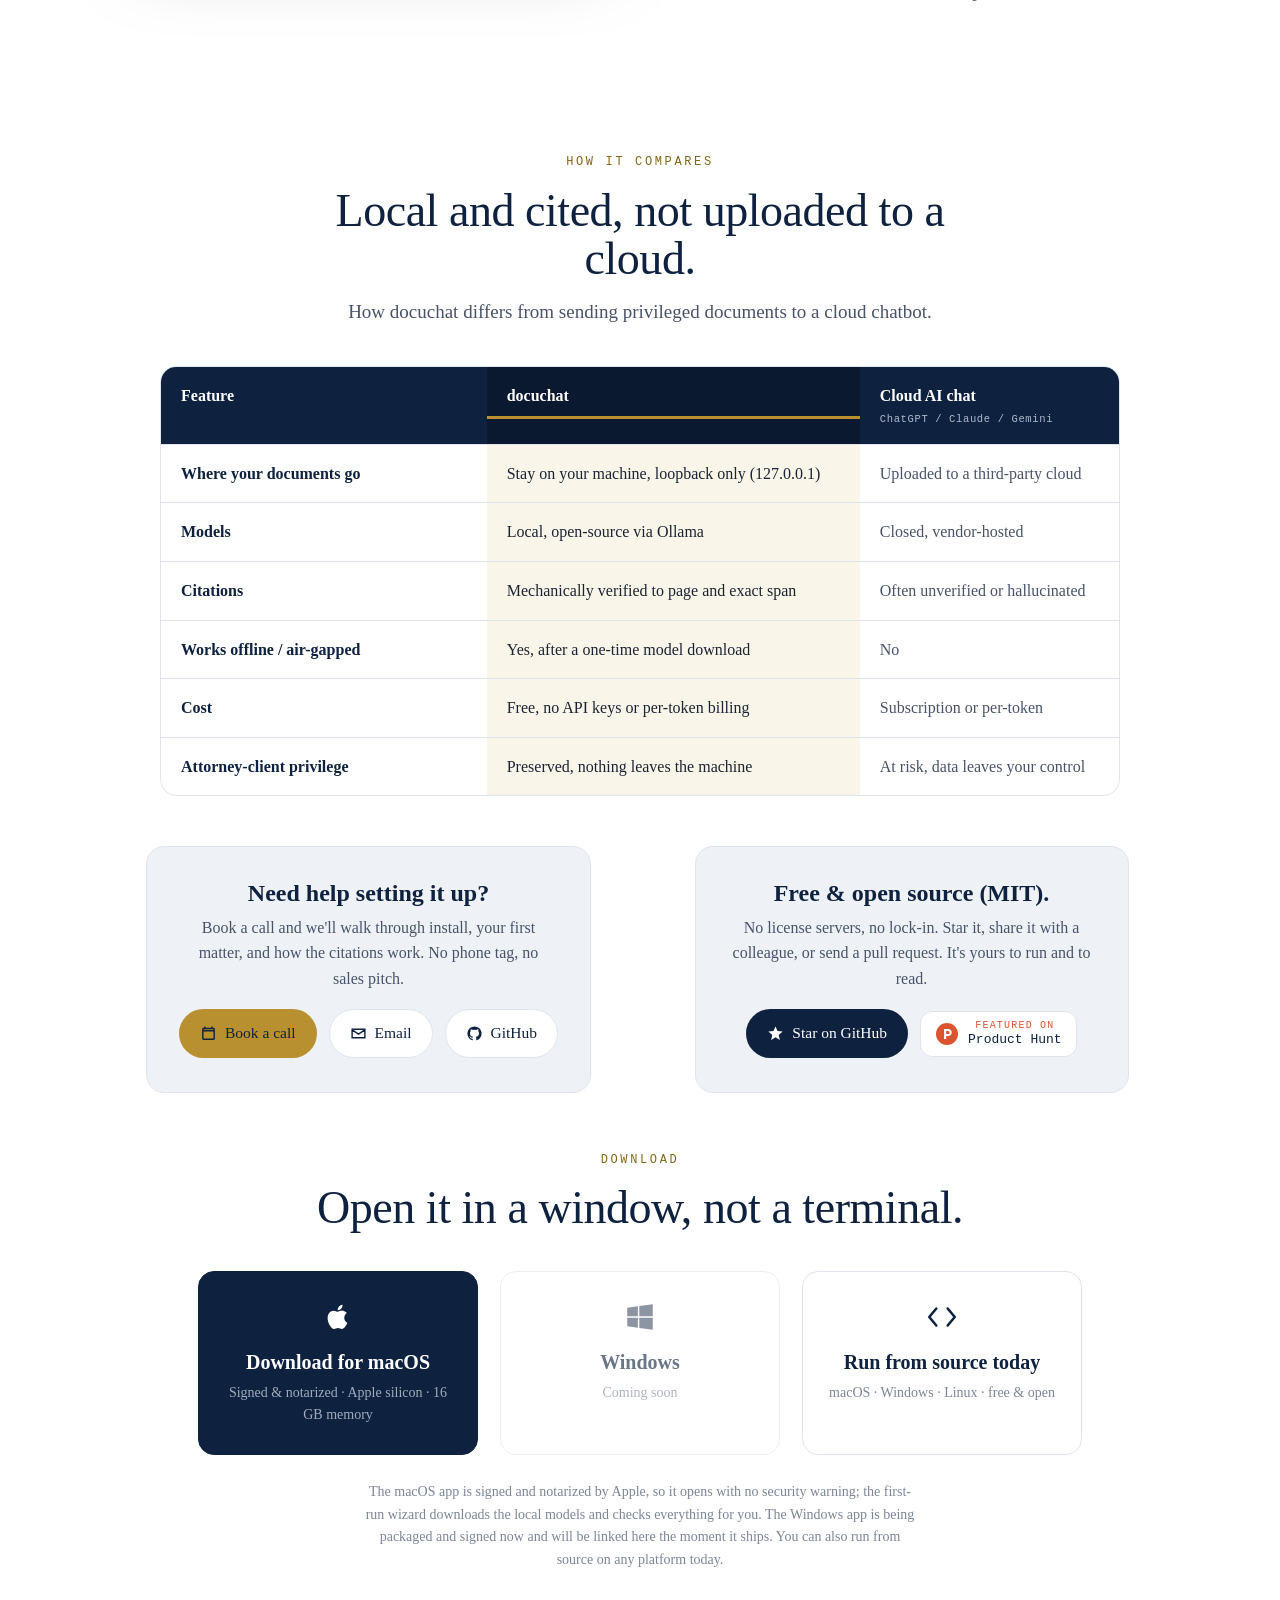
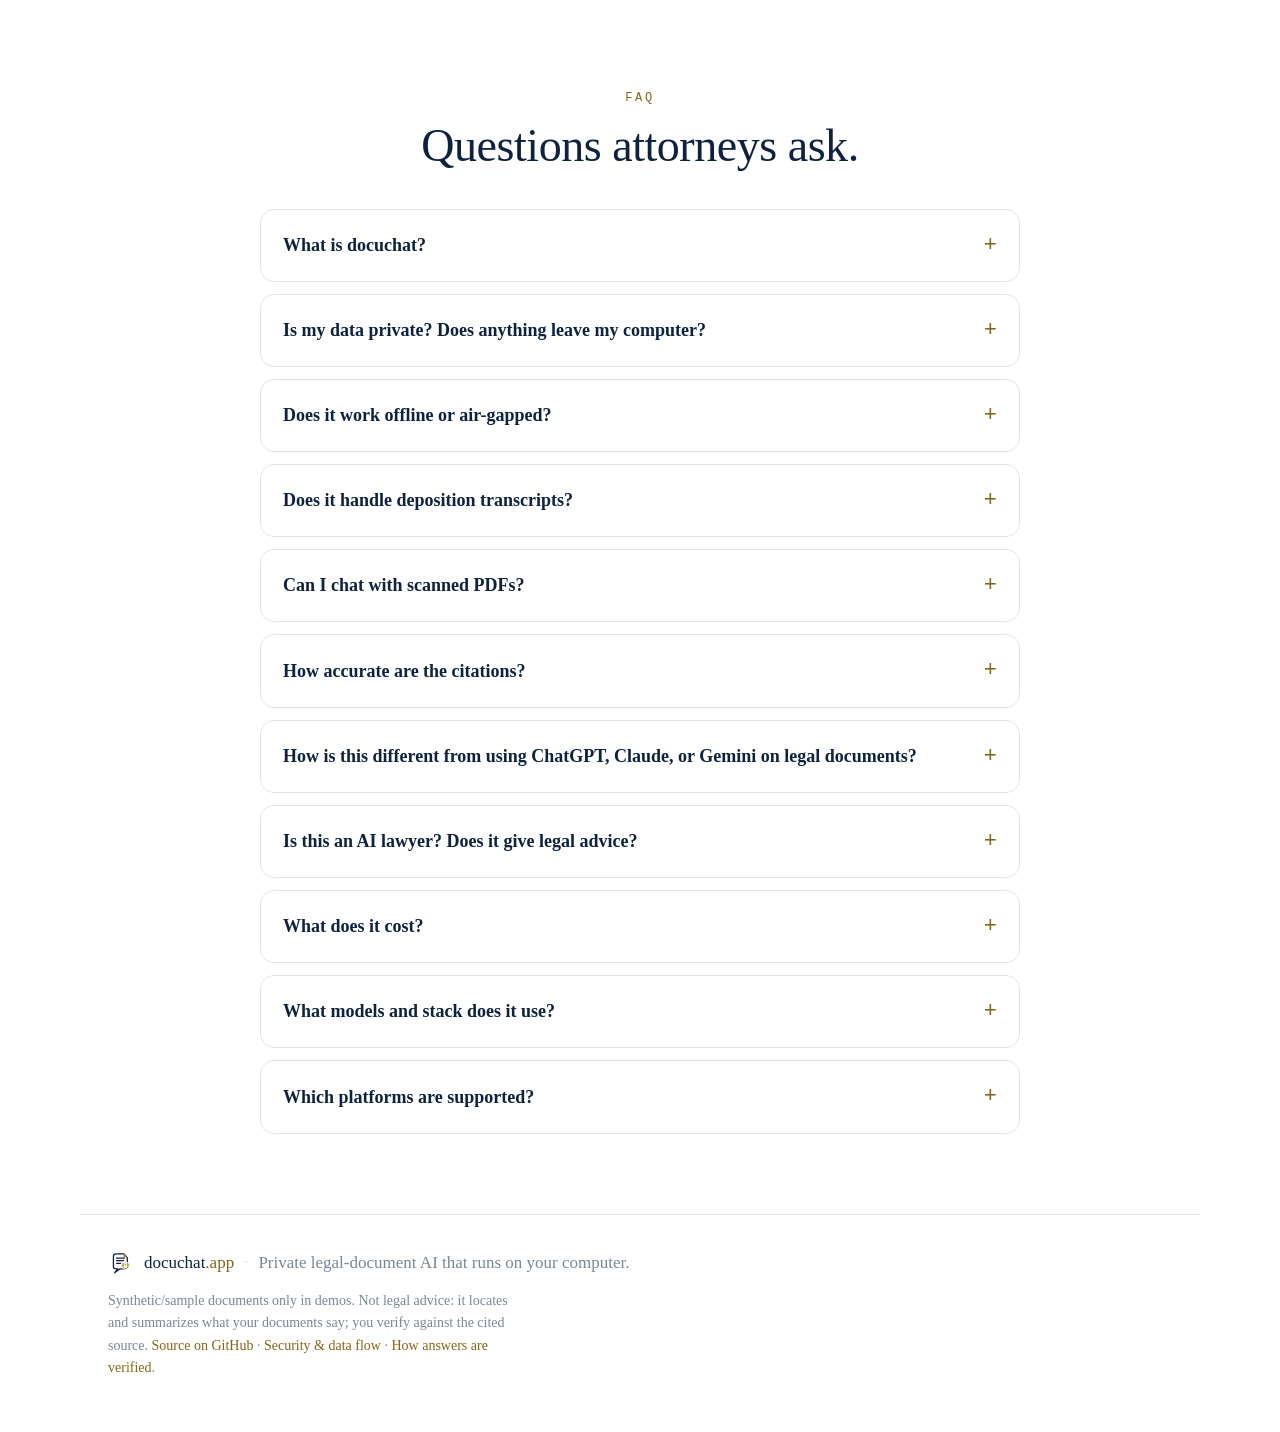
==== commit 2a7e1c2a: "feat(launcher): 16GB RAM gate - refuse with an explanation, fail open, escape hatch Co-Authored-By: " ====
--- a/site/index.html
+++ b/site/index.html
@@ -118,6 +118,7 @@
         </a>
       </div>
       <p class="hero-fineprint reveal" style="--d:320ms">Free &amp; open &middot; no account &middot; no sign-up &middot; <a href="#get">run it from source today</a></p>
+      <p class="hero-fineprint reveal" style="--d:360ms">Requires an Apple silicon Mac with 16 GB of memory. Your documents never leave it.</p>
 
       <!-- Product shot, directly under the buttons: the LIVE animated demo (auto-plays, loops).
            Swap the iframe src for a real screen-recording later. -->
@@ -300,7 +301,7 @@
         <a class="dl dl-mac" href="https://github.com/janderswag/legal-document-chat/releases/latest/download/docuchat.dmg">
           <svg viewBox="0 0 24 24" class="apple" aria-hidden="true"><path d="M16.4 12.6c0-2.2 1.8-3.3 1.9-3.4-1-1.5-2.6-1.7-3.2-1.7-1.4-.1-2.6.8-3.3.8-.7 0-1.7-.8-2.8-.8-1.5 0-2.8.8-3.6 2.2-1.5 2.6-.4 6.5 1.1 8.6.7 1 1.6 2.2 2.7 2.1 1.1 0 1.5-.7 2.8-.7s1.7.7 2.8.7c1.2 0 1.9-1 2.6-2 .8-1.2 1.2-2.3 1.2-2.4-.1 0-2.2-.9-2.2-3.5zM14.3 6c.6-.7 1-1.7.9-2.7-.9 0-1.9.6-2.5 1.3-.5.6-1 1.6-.9 2.6 1 .1 2-.5 2.5-1.2z"/></svg>
           <span class="dl-title">Download for macOS</span>
-          <span class="dl-sub">Signed &amp; notarized &middot; Apple Silicon</span>
+          <span class="dl-sub">Signed &amp; notarized &middot; Apple silicon &middot; 16 GB memory</span>
         </a>
         <div class="dl dl-win" aria-disabled="true">
           <svg viewBox="0 0 24 24" class="win" aria-hidden="true"><path d="M3 5.5 10.5 4.4v7.1H3V5.5zM10.5 12.5v7.1L3 18.5v-6H10.5zM11.5 4.2 21 3v8.5h-9.5V4.2zM21 12.5V21l-9.5-1.3V12.5H21z"/></svg>
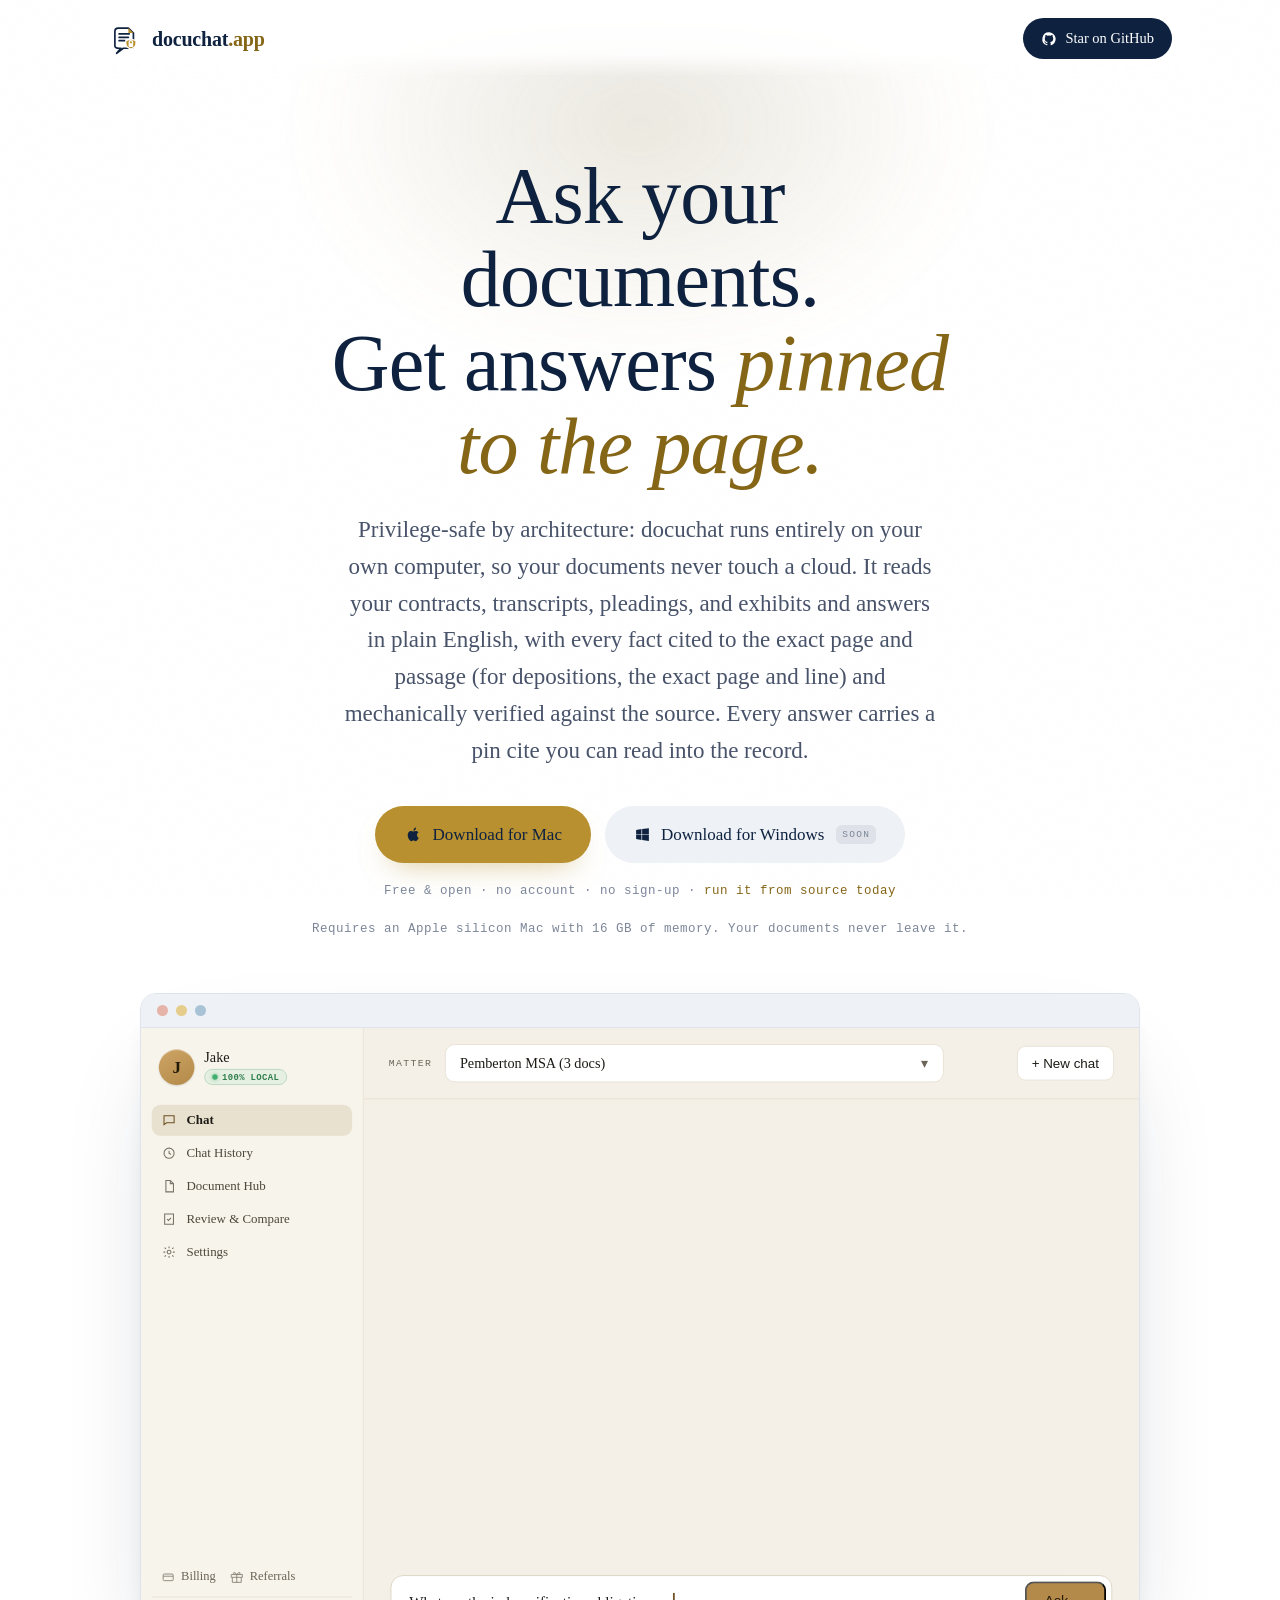
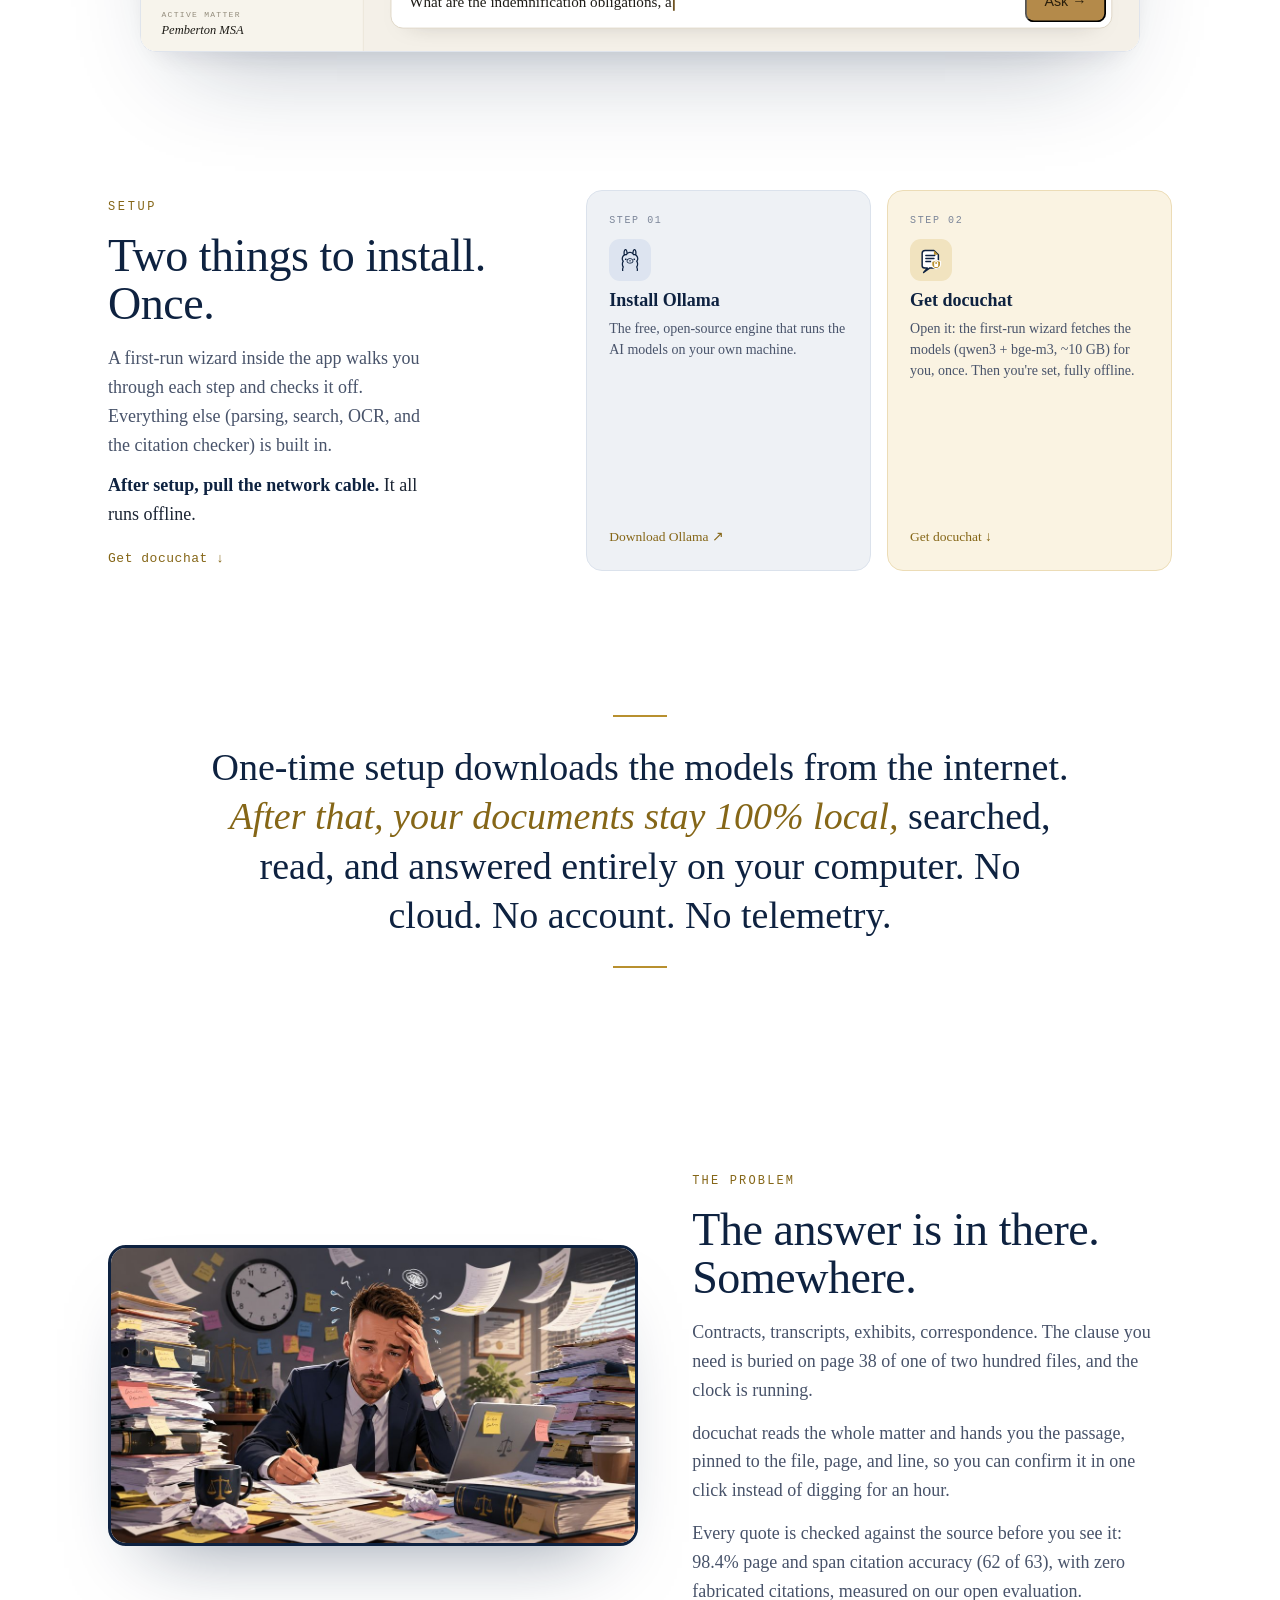
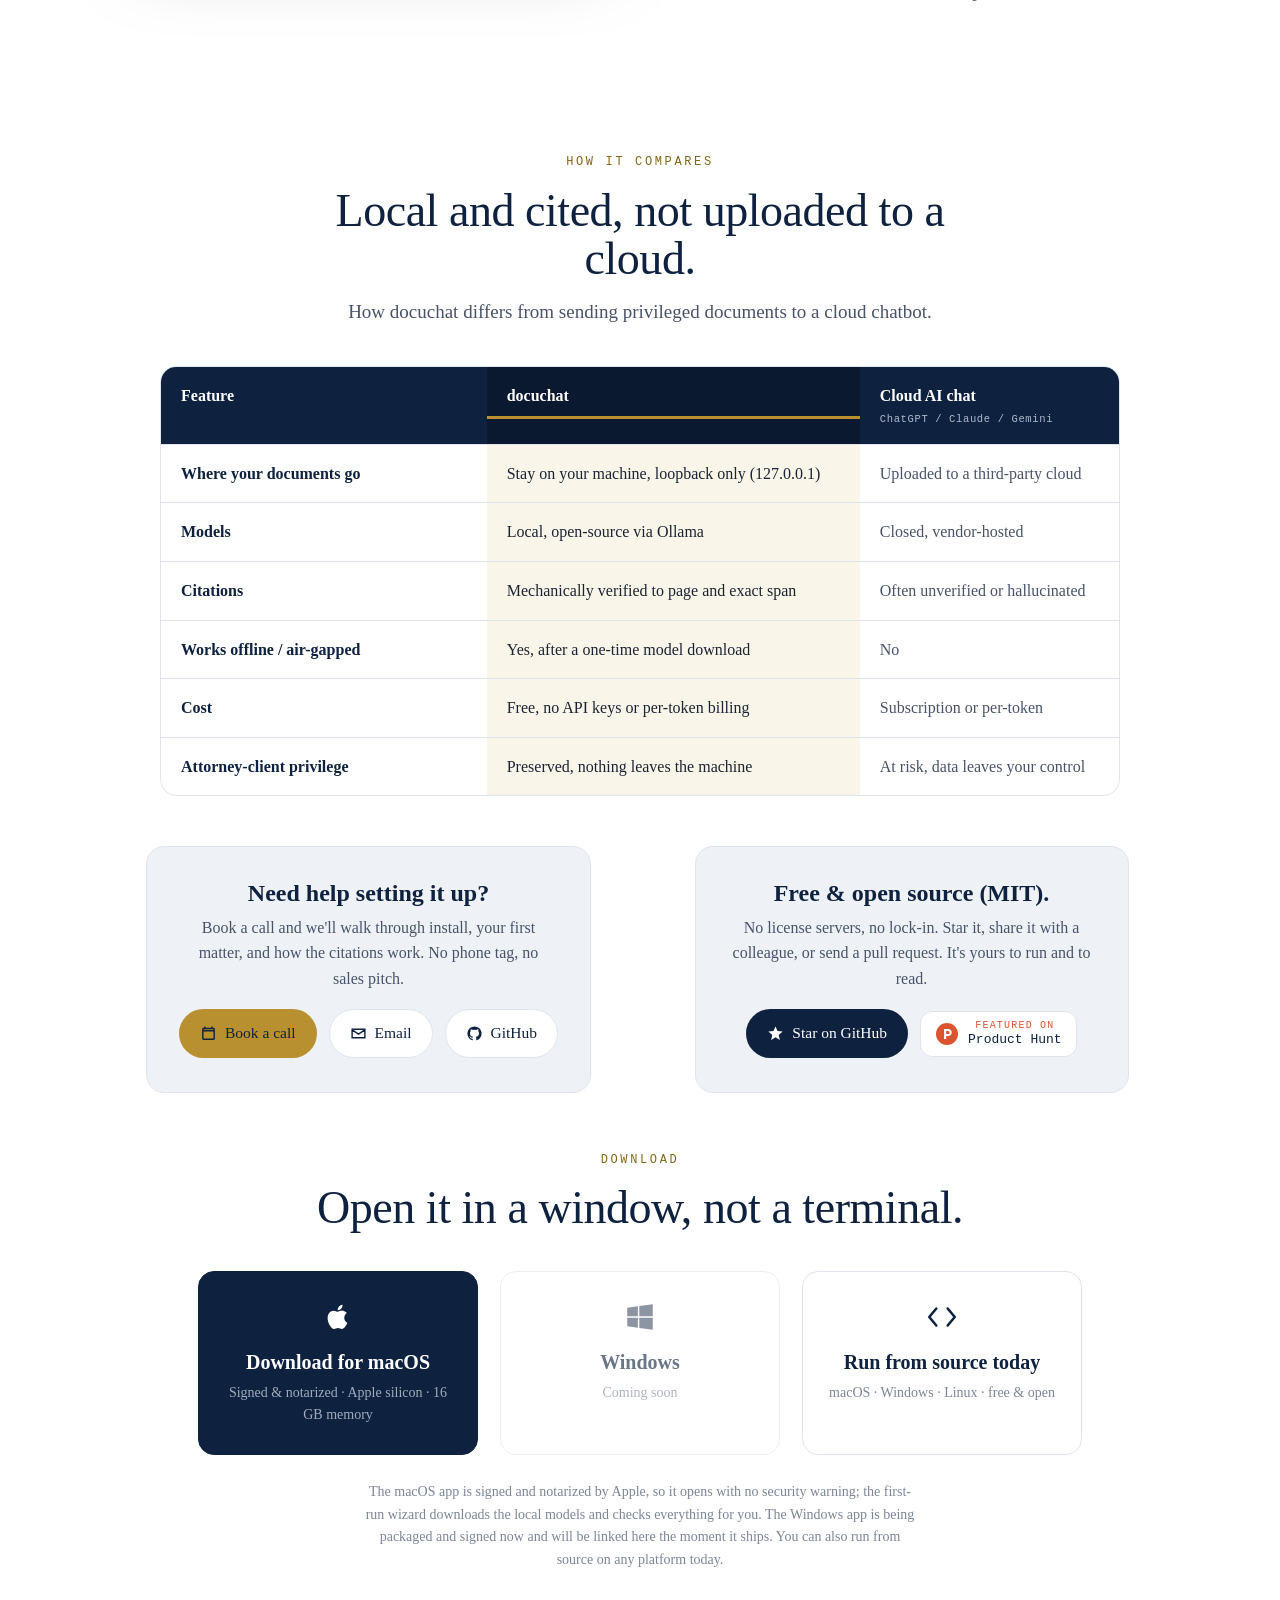
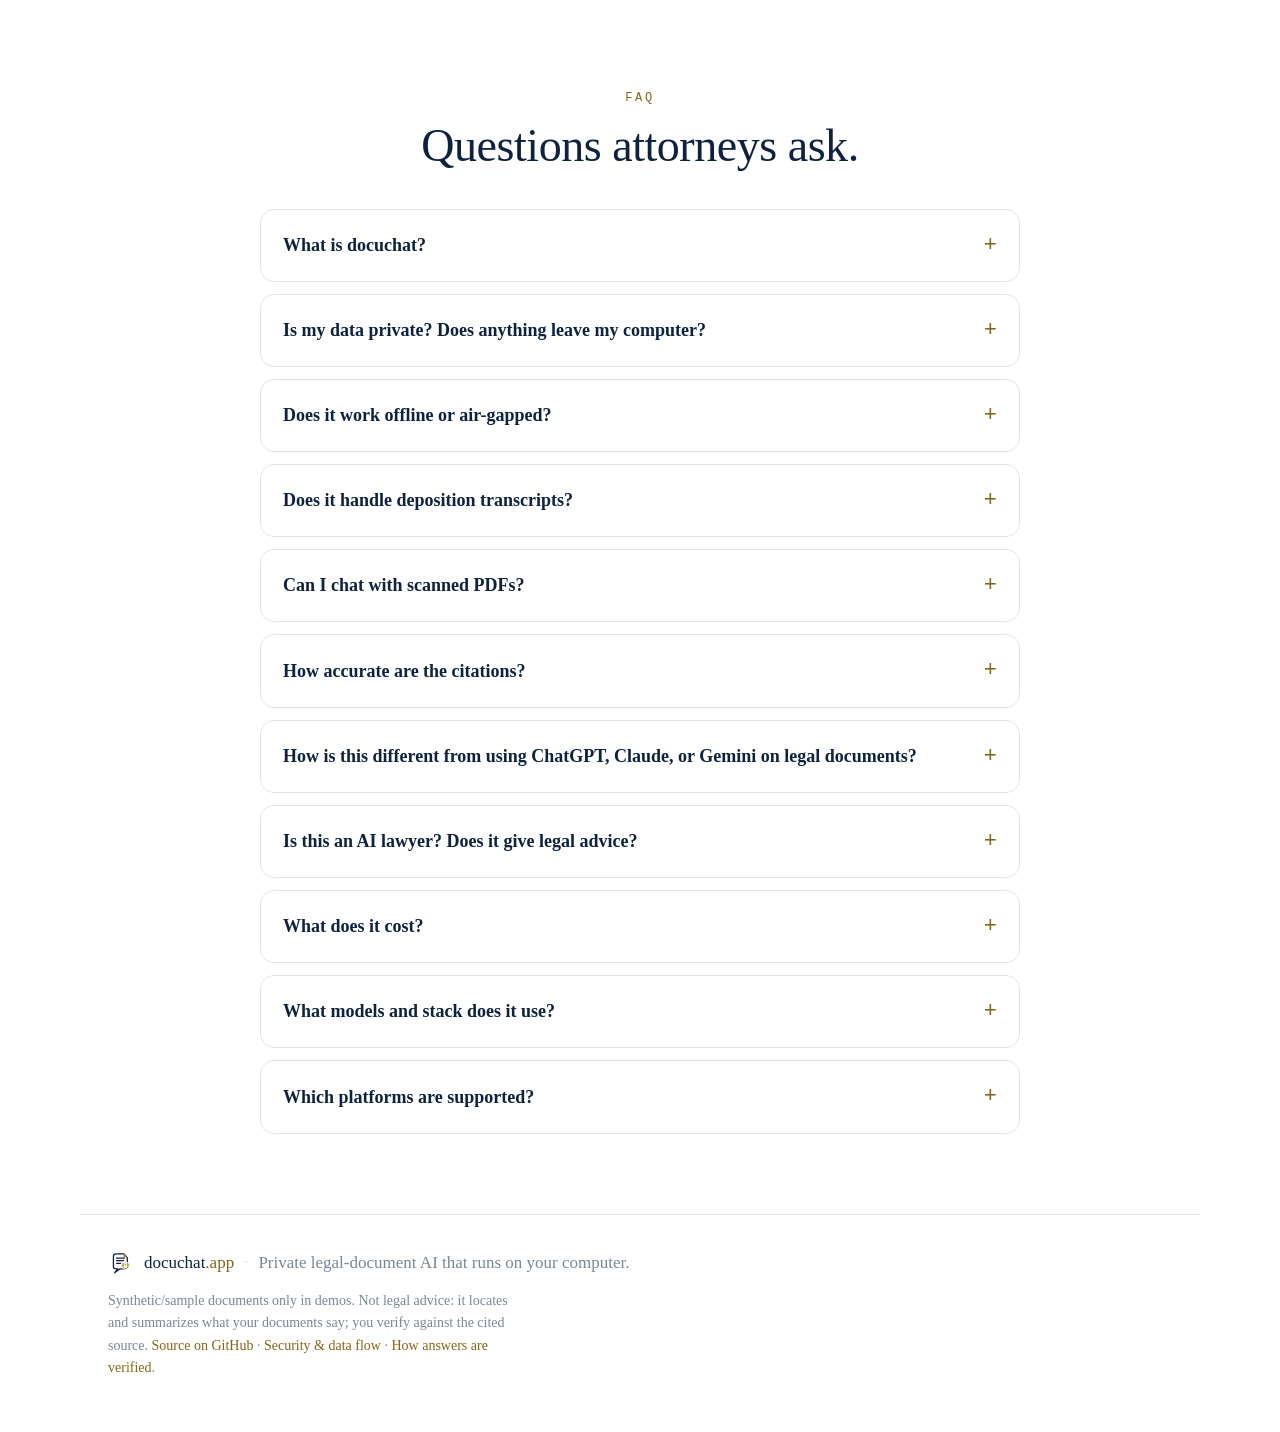
==== commit fc9f4b28: "release(v0.5.1): version bump; point update check + site at the renamed repo (janderswag/docuchat.ap" ====
--- a/site/index.html
+++ b/site/index.html
@@ -42,7 +42,7 @@
     "logo": "https://docuchat.app/assets/docuchat-logo.png",
     "description": "Private, local AI for legal documents that keeps every document on your own computer and cites every answer to the exact page and span.",
     "sameAs": [
-      "https://github.com/janderswag/legal-document-chat",
+      "https://github.com/janderswag/docuchat.app",
       "https://www.producthunt.com/p/legal-document-chat-for-attorneys-open/legal-document-chat-for-attorneys-open"
     ]
   }
@@ -55,8 +55,8 @@
     "applicationCategory": "BusinessApplication",
     "operatingSystem": "macOS",
     "url": "https://docuchat.app/",
-    "downloadUrl": "https://github.com/janderswag/legal-document-chat/releases/latest/download/docuchat.dmg",
-    "softwareVersion": "0.5.0",
+    "downloadUrl": "https://github.com/janderswag/docuchat.app/releases/latest/download/docuchat.dmg",
+    "softwareVersion": "0.5.1",
     "softwareLicense": "https://opensource.org/licenses/MIT",
     "description": "Private, local AI for legal documents. Ask questions across your contracts, transcripts, and exhibits and get answers pinned to the exact page and span, running 100% on your own computer. Every citation is mechanically verified against the source; no cloud, no account, no telemetry.",
     "offers": {
@@ -85,7 +85,7 @@
       <span class="wordmark-text">docuchat<span class="tld">.app</span></span>
     </a>
     <nav class="topnav">
-      <a class="nav-gh" href="https://github.com/janderswag/legal-document-chat" target="_blank" rel="noopener noreferrer" aria-label="docuchat on GitHub">
+      <a class="nav-gh" href="https://github.com/janderswag/docuchat.app" target="_blank" rel="noopener noreferrer" aria-label="docuchat on GitHub">
         <svg viewBox="0 0 24 24" aria-hidden="true"><path d="M12 2a10 10 0 0 0-3.16 19.49c.5.09.68-.22.68-.48v-1.7c-2.78.6-3.37-1.34-3.37-1.34-.46-1.16-1.11-1.47-1.11-1.47-.91-.62.07-.6.07-.6 1 .07 1.53 1.03 1.53 1.03.89 1.53 2.34 1.09 2.91.83.09-.65.35-1.09.63-1.34-2.22-.25-4.55-1.11-4.55-4.94 0-1.09.39-1.98 1.03-2.68-.1-.25-.45-1.27.1-2.65 0 0 .84-.27 2.75 1.02a9.5 9.5 0 0 1 5 0c1.91-1.29 2.75-1.02 2.75-1.02.55 1.38.2 2.4.1 2.65.64.7 1.03 1.59 1.03 2.68 0 3.84-2.34 4.69-4.57 4.94.36.31.68.92.68 1.85v2.74c0 .27.18.58.69.48A10 10 0 0 0 12 2z"/></svg>
         Star on GitHub
       </a>
@@ -108,7 +108,7 @@
         pin cite you can read into the record.
       </p>
       <div class="hero-cta reveal" style="--d:240ms">
-        <a class="btn btn-mac" href="https://github.com/janderswag/legal-document-chat/releases/latest/download/docuchat.dmg">
+        <a class="btn btn-mac" href="https://github.com/janderswag/docuchat.app/releases/latest/download/docuchat.dmg">
           <svg viewBox="0 0 24 24" class="apple" aria-hidden="true"><path d="M16.4 12.6c0-2.2 1.8-3.3 1.9-3.4-1-1.5-2.6-1.7-3.2-1.7-1.4-.1-2.6.8-3.3.8-.7 0-1.7-.8-2.8-.8-1.5 0-2.8.8-3.6 2.2-1.5 2.6-.4 6.5 1.1 8.6.7 1 1.6 2.2 2.7 2.1 1.1 0 1.5-.7 2.8-.7s1.7.7 2.8.7c1.2 0 1.9-1 2.6-2 .8-1.2 1.2-2.3 1.2-2.4-.1 0-2.2-.9-2.2-3.5zM14.3 6c.6-.7 1-1.7.9-2.7-.9 0-1.9.6-2.5 1.3-.5.6-1 1.6-.9 2.6 1 .1 2-.5 2.5-1.2z"/></svg>
           Download for Mac
         </a>
@@ -266,7 +266,7 @@
             <svg viewBox="0 0 24 24" aria-hidden="true"><path d="M3 6h18v12H3zM3 7l9 6 9-6" fill="none" stroke="currentColor" stroke-width="2"/></svg>
             Email
           </a>
-          <a class="band-btn ghost" href="https://github.com/janderswag/legal-document-chat" target="_blank" rel="noopener noreferrer">
+          <a class="band-btn ghost" href="https://github.com/janderswag/docuchat.app" target="_blank" rel="noopener noreferrer">
             <svg viewBox="0 0 24 24" aria-hidden="true"><path d="M12 2a10 10 0 0 0-3.16 19.49c.5.09.68-.22.68-.48v-1.7c-2.78.6-3.37-1.34-3.37-1.34-.46-1.16-1.11-1.47-1.11-1.47-.91-.62.07-.6.07-.6 1 .07 1.53 1.03 1.53 1.03.89 1.53 2.34 1.09 2.91.83.09-.65.35-1.09.63-1.34-2.22-.25-4.55-1.11-4.55-4.94 0-1.09.39-1.98 1.03-2.68-.1-.25-.45-1.27.1-2.65 0 0 .84-.27 2.75 1.02a9.5 9.5 0 0 1 5 0c1.91-1.29 2.75-1.02 2.75-1.02.55 1.38.2 2.4.1 2.65.64.7 1.03 1.59 1.03 2.68 0 3.84-2.34 4.69-4.57 4.94.36.31.68.92.68 1.85v2.74c0 .27.18.58.69.48A10 10 0 0 0 12 2z"/></svg>
             GitHub
           </a>
@@ -278,7 +278,7 @@
         <p>No license servers, no lock-in. Star it, share it with a colleague, or send a pull request.
            It's yours to run and to read.</p>
         <div class="band-actions">
-          <a class="band-btn dark" href="https://github.com/janderswag/legal-document-chat" target="_blank" rel="noopener noreferrer">
+          <a class="band-btn dark" href="https://github.com/janderswag/docuchat.app" target="_blank" rel="noopener noreferrer">
             <svg viewBox="0 0 24 24" aria-hidden="true"><path d="M12 17.3l-6.18 3.7 1.64-7.03L2 9.24l7.19-.61L12 2l2.81 6.63 7.19.61-5.46 4.73L18.18 21z"/></svg>
             Star on GitHub
           </a>
@@ -298,7 +298,7 @@
         <h2>Open it in a window, not a terminal.</h2>
       </header>
       <div class="get-cards">
-        <a class="dl dl-mac" href="https://github.com/janderswag/legal-document-chat/releases/latest/download/docuchat.dmg">
+        <a class="dl dl-mac" href="https://github.com/janderswag/docuchat.app/releases/latest/download/docuchat.dmg">
           <svg viewBox="0 0 24 24" class="apple" aria-hidden="true"><path d="M16.4 12.6c0-2.2 1.8-3.3 1.9-3.4-1-1.5-2.6-1.7-3.2-1.7-1.4-.1-2.6.8-3.3.8-.7 0-1.7-.8-2.8-.8-1.5 0-2.8.8-3.6 2.2-1.5 2.6-.4 6.5 1.1 8.6.7 1 1.6 2.2 2.7 2.1 1.1 0 1.5-.7 2.8-.7s1.7.7 2.8.7c1.2 0 1.9-1 2.6-2 .8-1.2 1.2-2.3 1.2-2.4-.1 0-2.2-.9-2.2-3.5zM14.3 6c.6-.7 1-1.7.9-2.7-.9 0-1.9.6-2.5 1.3-.5.6-1 1.6-.9 2.6 1 .1 2-.5 2.5-1.2z"/></svg>
           <span class="dl-title">Download for macOS</span>
           <span class="dl-sub">Signed &amp; notarized &middot; Apple silicon &middot; 16 GB memory</span>
@@ -308,7 +308,7 @@
           <span class="dl-title">Windows</span>
           <span class="dl-sub">Coming soon</span>
         </div>
-        <a class="dl dl-src" href="https://github.com/janderswag/legal-document-chat" target="_blank" rel="noopener noreferrer">
+        <a class="dl dl-src" href="https://github.com/janderswag/docuchat.app" target="_blank" rel="noopener noreferrer">
           <svg viewBox="0 0 24 24" class="srcico" aria-hidden="true" fill="none" stroke="currentColor" stroke-width="1.8" stroke-linecap="round" stroke-linejoin="round"><polyline points="8 6 3 12 8 18"/><polyline points="16 6 21 12 16 18"/></svg>
           <span class="dl-title">Run from source today</span>
           <span class="dl-sub">macOS &middot; Windows &middot; Linux &middot; free &amp; open</span>
@@ -488,7 +488,7 @@
     </div>
     <p class="muted small">Synthetic/sample documents only in demos. Not legal advice: it locates and
       summarizes what your documents say; you verify against the cited source.
-      <a href="https://github.com/janderswag/legal-document-chat" target="_blank" rel="noopener noreferrer">Source on GitHub</a> &middot;
+      <a href="https://github.com/janderswag/docuchat.app" target="_blank" rel="noopener noreferrer">Source on GitHub</a> &middot;
       <a href="security.html">Security &amp; data flow</a> &middot;
       <a href="verification.html">How answers are verified</a>.</p>
   </footer>
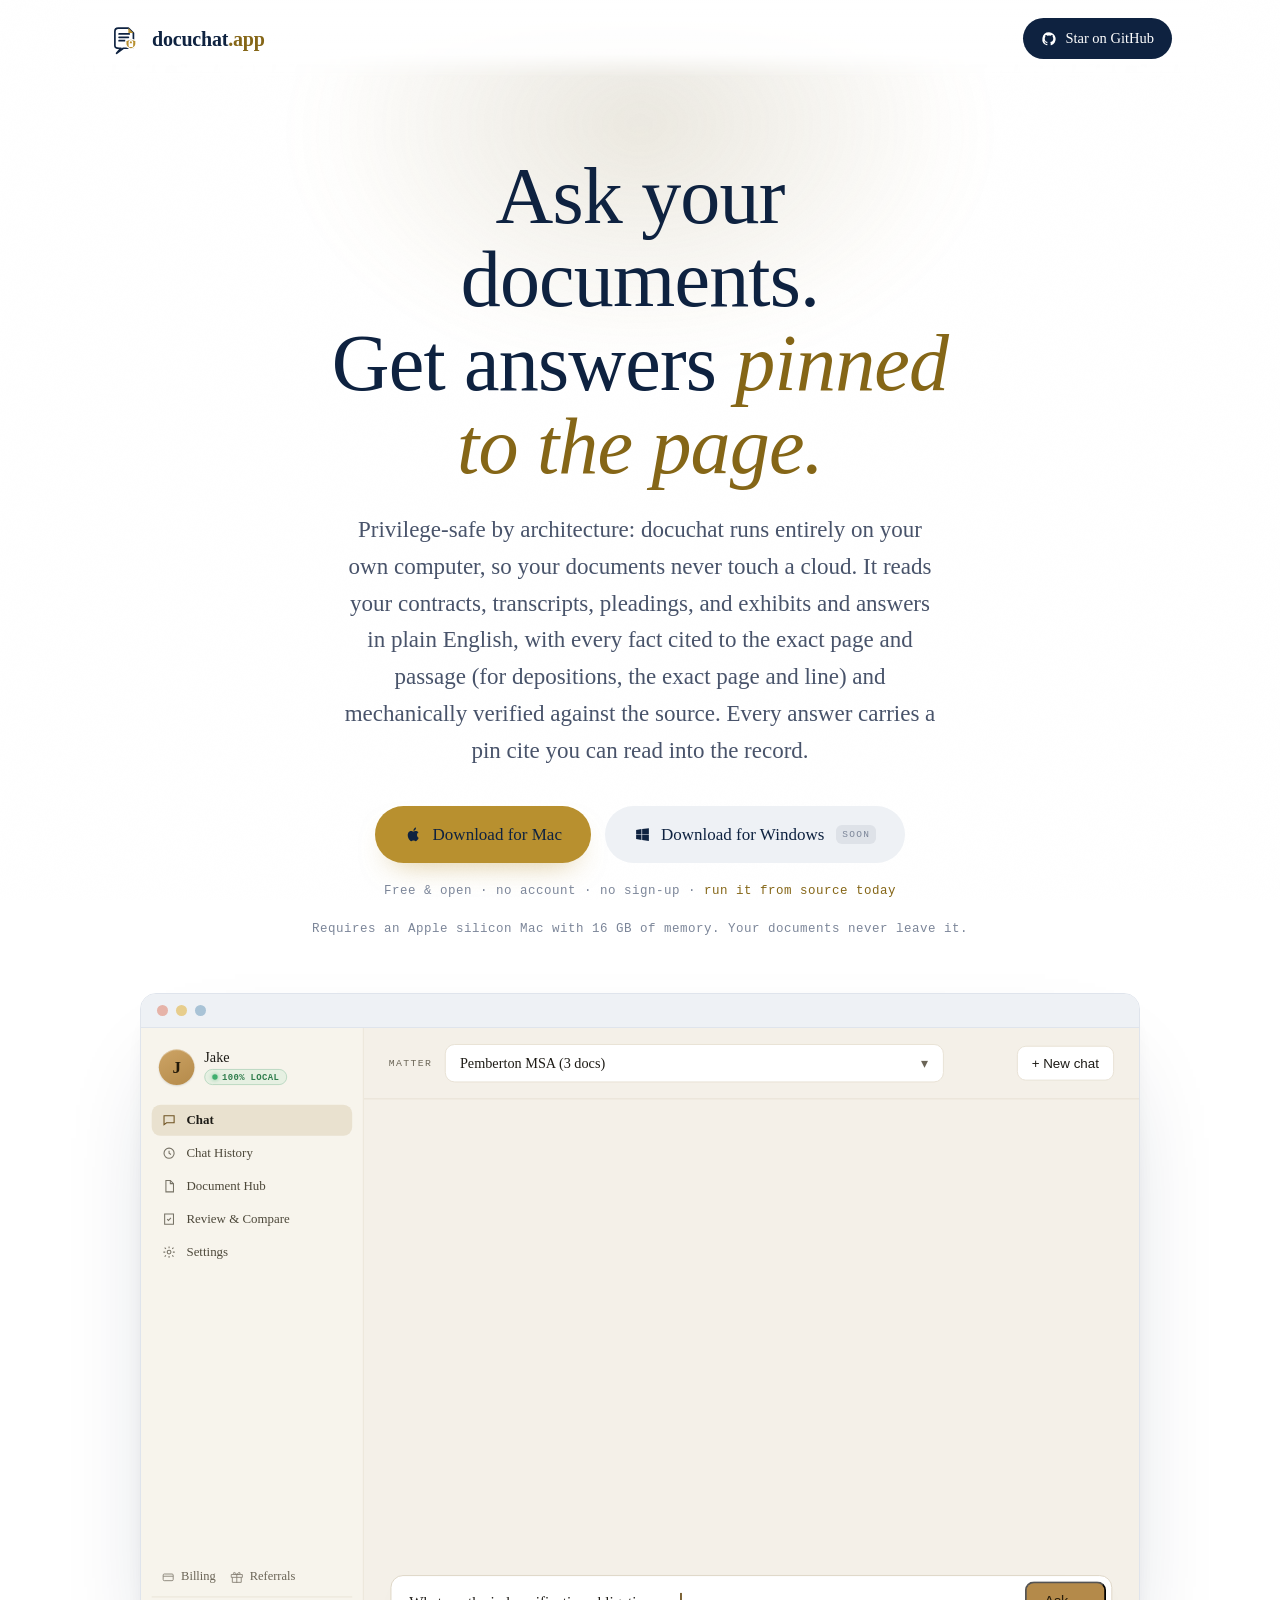
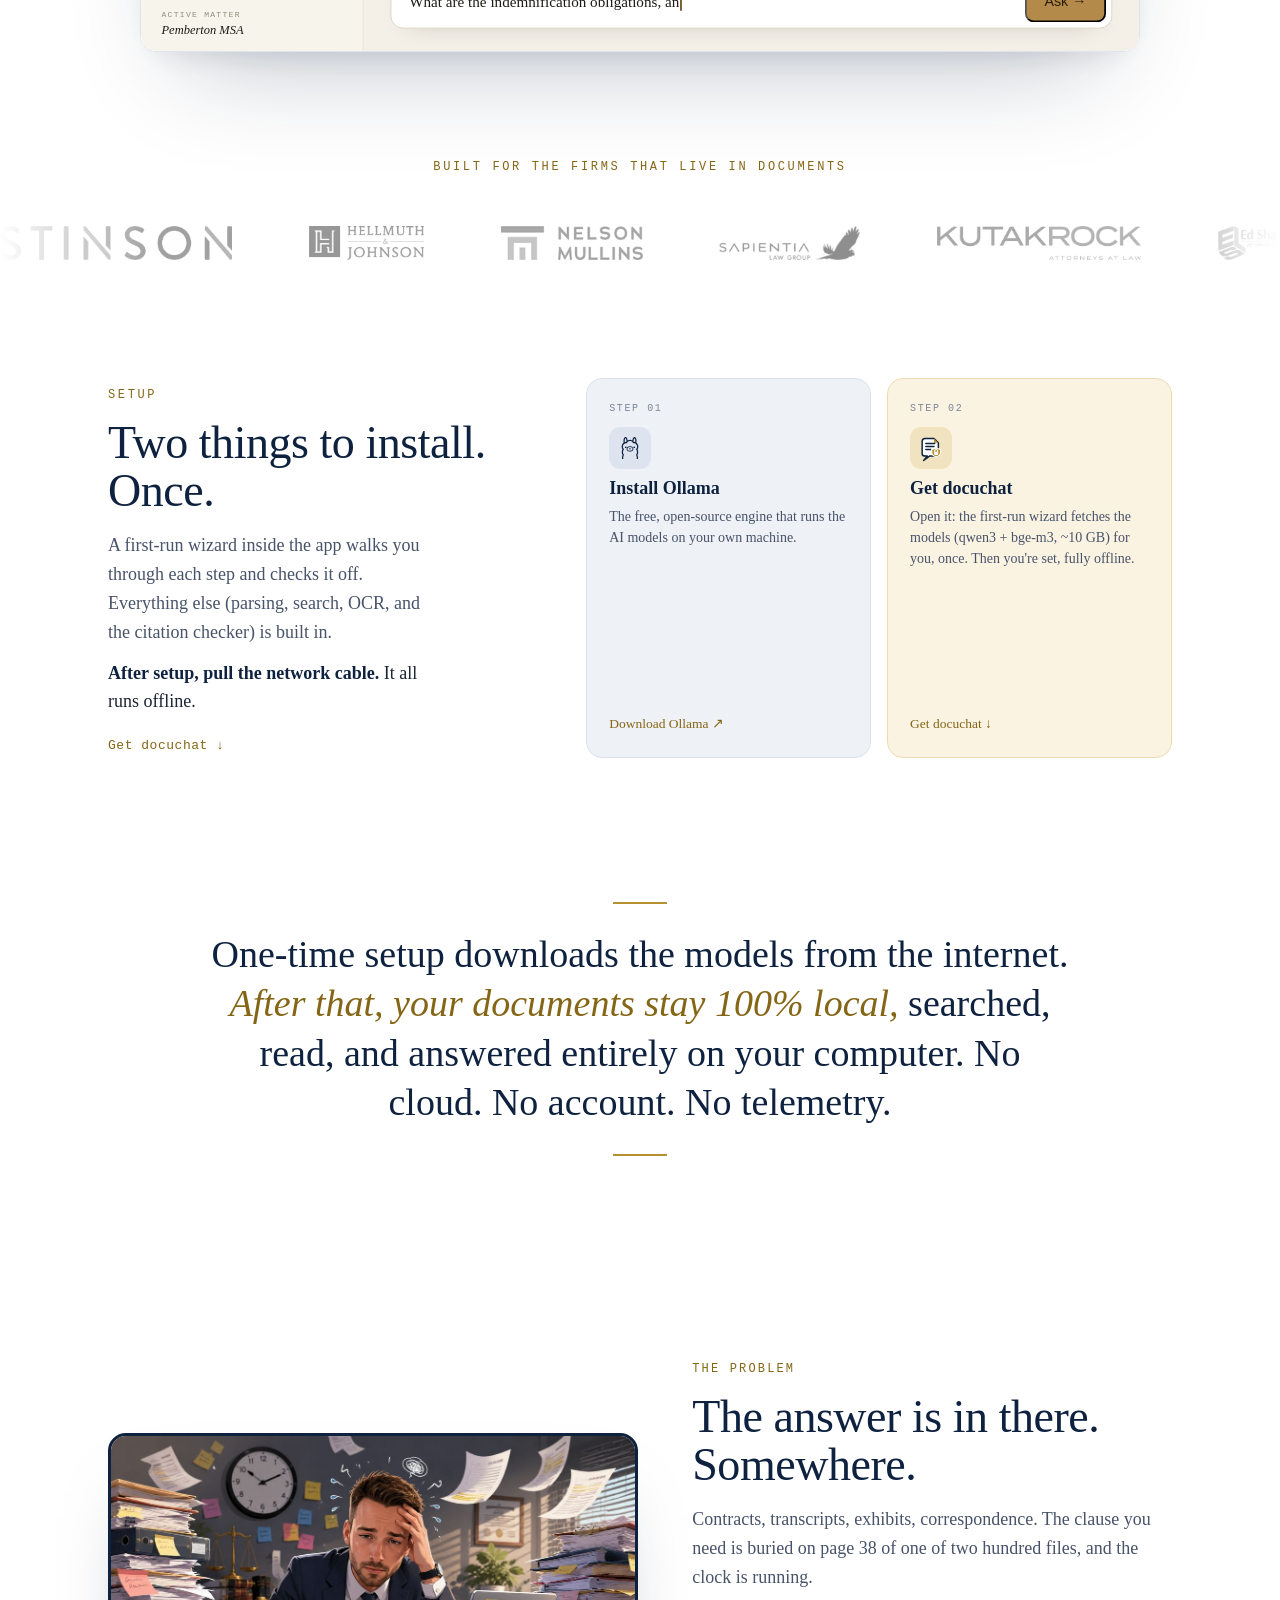
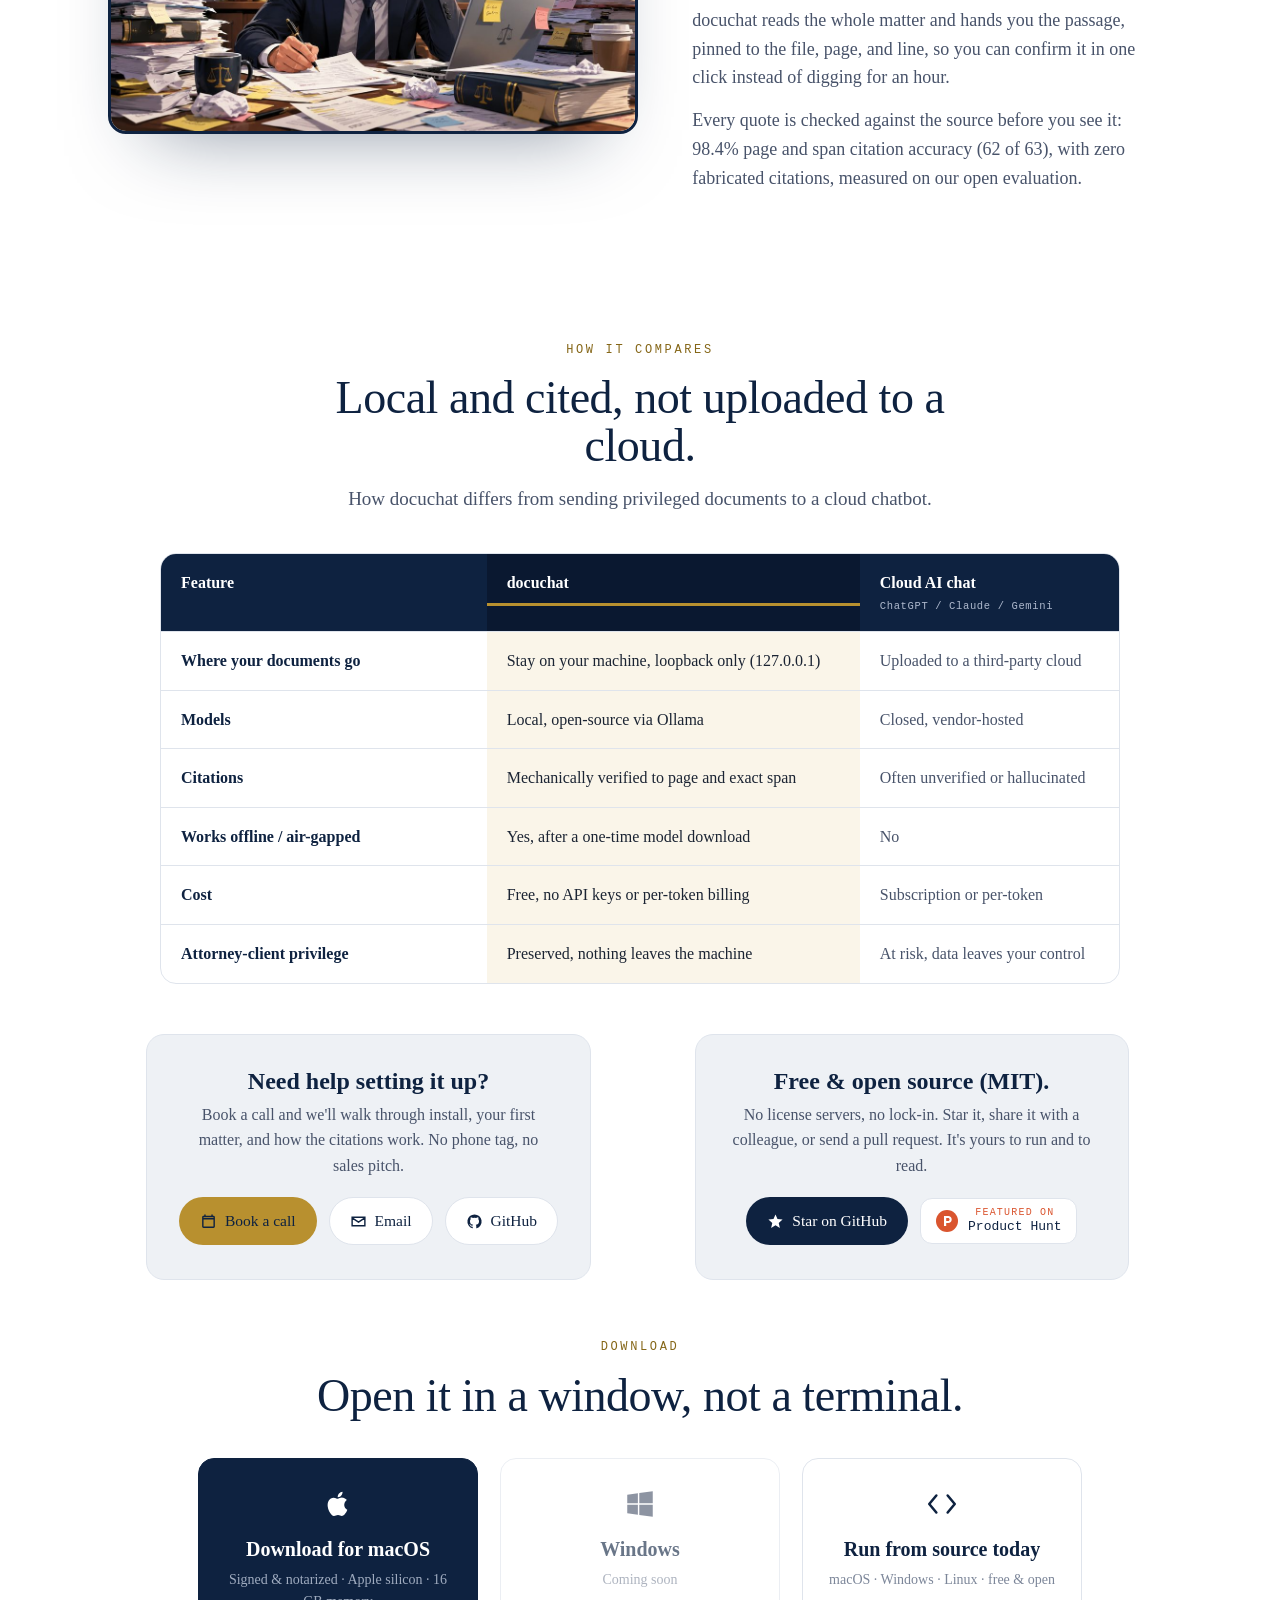
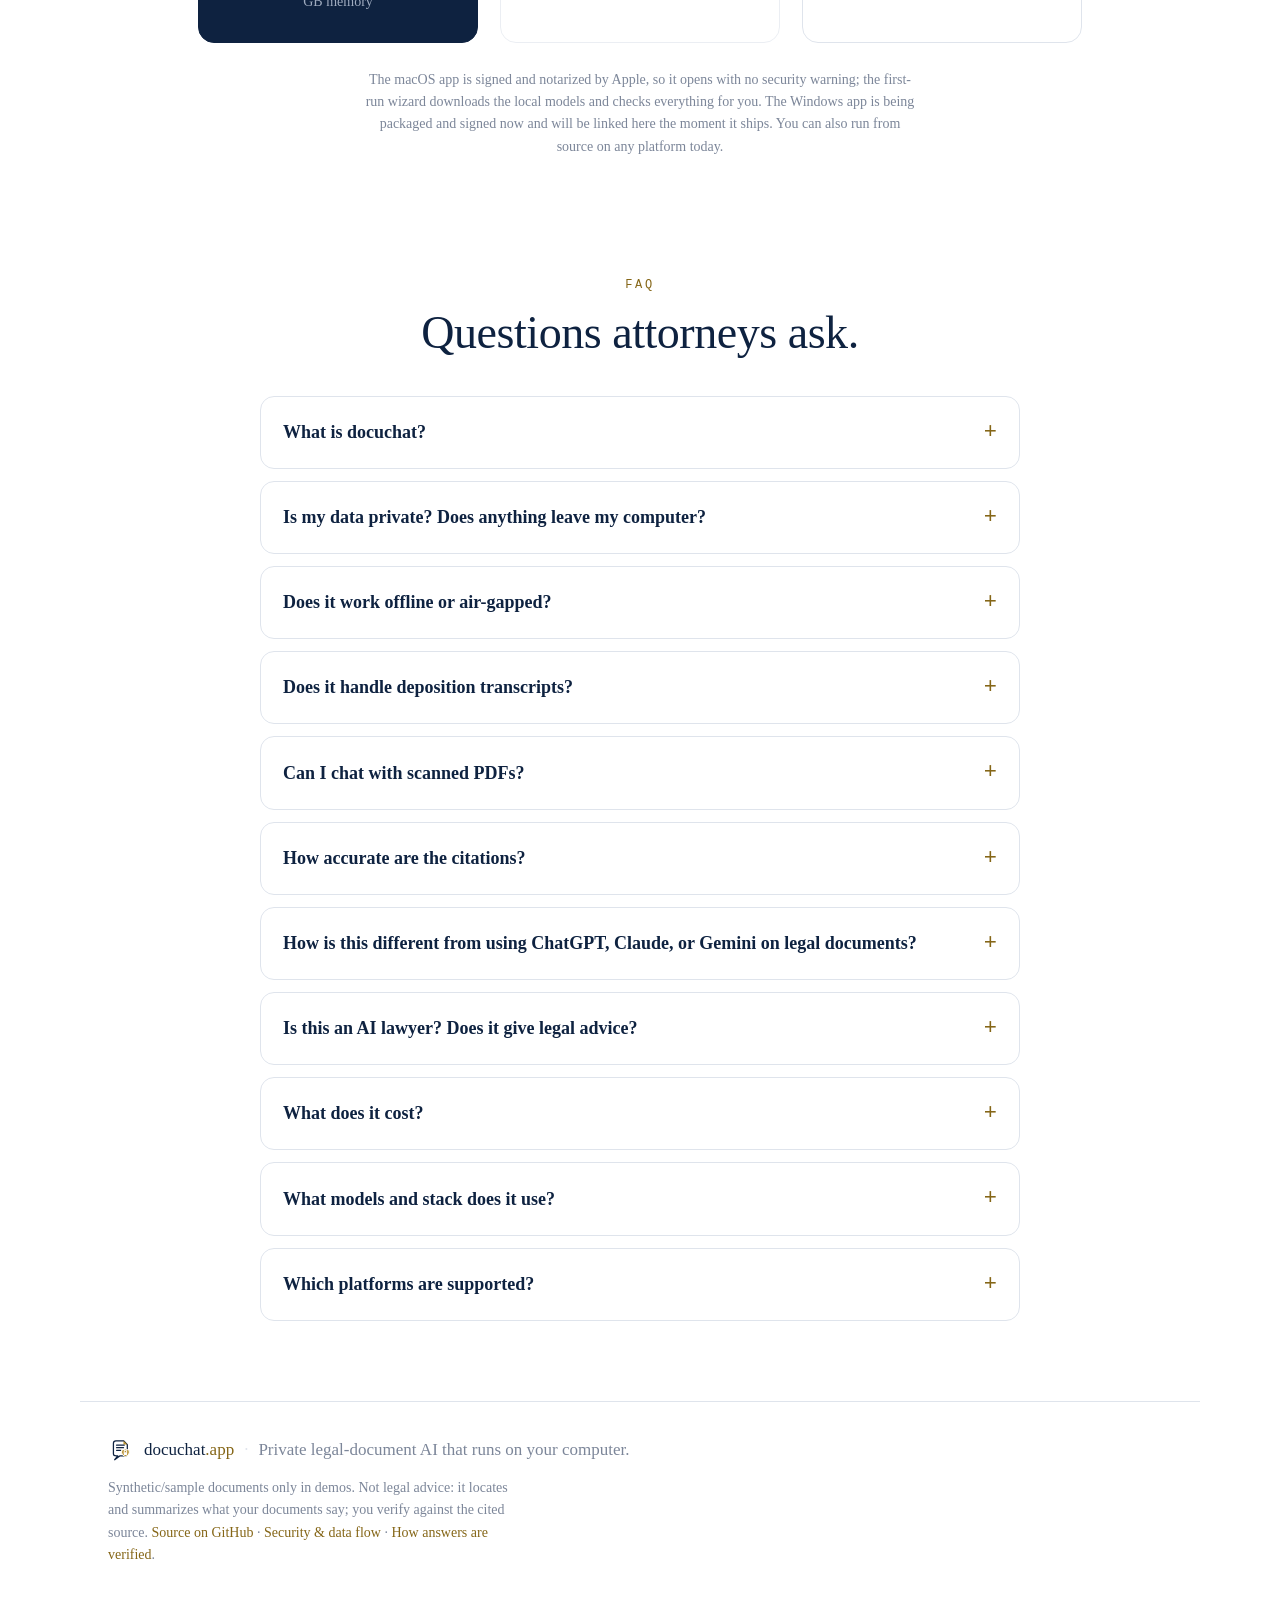
==== commit 39a01d2f: "feat(site): firm-logo river between the demo and Setup Fourteen practice logos normalized (edge floo" ====
--- a/site/index.html
+++ b/site/index.html
@@ -56,7 +56,7 @@
     "operatingSystem": "macOS",
     "url": "https://docuchat.app/",
     "downloadUrl": "https://github.com/janderswag/docuchat.app/releases/latest/download/docuchat.dmg",
-    "softwareVersion": "0.5.1",
+    "softwareVersion": "0.6.0",
     "softwareLicense": "https://opensource.org/licenses/MIT",
     "description": "Private, local AI for legal documents. Ask questions across your contracts, transcripts, and exhibits and get answers pinned to the exact page and span, running 100% on your own computer. Every citation is mechanically verified against the source; no cloud, no account, no telemetry.",
     "offers": {
@@ -130,6 +130,48 @@
       </figure>
     </section>
 
+    <!-- FIRMS: a quiet river of practices below the demo. Two identical sets
+         (.firm-set) make the drift loop seamless; the second is aria-hidden. -->
+    <section class="firms reveal" aria-label="Law practices docuchat is built for">
+      <p class="kicker firms-kicker">Built for the firms that live in documents</p>
+      <div class="firm-river">
+        <div class="firm-track">
+          <div class="firm-set">
+            <img src="assets/firms/stinson.png" alt="Stinson" loading="lazy">
+            <img src="assets/firms/hellmuth-johnson.png" alt="Hellmuth &amp; Johnson" loading="lazy">
+            <img src="assets/firms/nelson-mullins.png" alt="Nelson Mullins" loading="lazy">
+            <img src="assets/firms/sapientia.png" alt="Sapientia Law Group" loading="lazy">
+            <img src="assets/firms/kutak-rock.png" alt="Kutak Rock" loading="lazy">
+            <img src="assets/firms/ed-shaw.png" alt="Ed Shaw Law" loading="lazy">
+            <img src="assets/firms/hinshaw.png" alt="Hinshaw" loading="lazy">
+            <img src="assets/firms/gammello-pearson.png" alt="Gammello-Pearson" loading="lazy">
+            <img src="assets/firms/lathrop-gpm.png" alt="Lathrop GPM" loading="lazy">
+            <img src="assets/firms/felhaber-larson.png" alt="Felhaber Larson" loading="lazy">
+            <img src="assets/firms/severson-porter.png" alt="Severson Porter Law" loading="lazy">
+            <img src="assets/firms/henson-efron.png" alt="Henson Efron" loading="lazy">
+            <img src="assets/firms/ogletree.png" alt="Ogletree Deakins" loading="lazy">
+            <img src="assets/firms/bskk.png" alt="BSKK" loading="lazy">
+          </div>
+          <div class="firm-set" aria-hidden="true">
+            <img src="assets/firms/stinson.png" alt="" loading="lazy">
+            <img src="assets/firms/hellmuth-johnson.png" alt="" loading="lazy">
+            <img src="assets/firms/nelson-mullins.png" alt="" loading="lazy">
+            <img src="assets/firms/sapientia.png" alt="" loading="lazy">
+            <img src="assets/firms/kutak-rock.png" alt="" loading="lazy">
+            <img src="assets/firms/ed-shaw.png" alt="" loading="lazy">
+            <img src="assets/firms/hinshaw.png" alt="" loading="lazy">
+            <img src="assets/firms/gammello-pearson.png" alt="" loading="lazy">
+            <img src="assets/firms/lathrop-gpm.png" alt="" loading="lazy">
+            <img src="assets/firms/felhaber-larson.png" alt="" loading="lazy">
+            <img src="assets/firms/severson-porter.png" alt="" loading="lazy">
+            <img src="assets/firms/henson-efron.png" alt="" loading="lazy">
+            <img src="assets/firms/ogletree.png" alt="" loading="lazy">
+            <img src="assets/firms/bskk.png" alt="" loading="lazy">
+          </div>
+        </div>
+      </div>
+    </section>
+
     <!-- SETUP: intro + a diagram of the whole local stack -->
     <section id="how" class="setup">
       <div class="setup-intro reveal">
--- a/site/styles.css
+++ b/site/styles.css
@@ -118,6 +118,40 @@
 /* live animated demo embed */
 .screen-demo{display:block;width:100%;aspect-ratio:1120/700;border:0;background:var(--paper-2)}
 
+/* firms — a slow river of practice logos under the demo. Full-bleed strip,
+   masked banks so marks surface and dissolve at the edges; the current pauses
+   under the cursor and each logo lifts back into its brand color on hover. */
+.firms{max-width:none;padding:72px 0 0;overflow:hidden}
+.firms-kicker{display:block;text-align:center;margin:0 0 34px;padding:0 28px}
+.firm-river{
+  --bank:clamp(48px,12vw,170px);
+  overflow:hidden;
+  -webkit-mask-image:linear-gradient(90deg,transparent,#000 var(--bank),#000 calc(100% - var(--bank)),transparent);
+  mask-image:linear-gradient(90deg,transparent,#000 var(--bank),#000 calc(100% - var(--bank)),transparent);
+}
+.firm-track{display:flex;width:max-content;animation:firm-drift 80s linear infinite}
+.firm-river:hover .firm-track{animation-play-state:paused}
+.firm-set{display:flex;align-items:center;gap:clamp(48px,6vw,84px);padding:14px 0;
+  padding-right:clamp(48px,6vw,84px)}
+.firm-set img{height:34px;width:auto;flex:none;
+  filter:saturate(0) opacity(.5);
+  transition:filter .45s ease,translate .45s ease}
+.firm-set img:hover{filter:saturate(1) opacity(1)}
+/* the meander: alternating marks ride slightly different lines, like a current */
+.firm-set img:nth-child(odd){animation:firm-bob 9s ease-in-out infinite}
+.firm-set img:nth-child(even){animation:firm-bob 9s ease-in-out -4.5s infinite}
+@keyframes firm-drift{to{transform:translateX(-50%)}}
+@keyframes firm-bob{0%,100%{translate:0 3px}50%{translate:0 -3px}}
+@media (prefers-reduced-motion:reduce){
+  .firm-track{animation:none}
+  .firm-set img{animation:none}
+}
+@media (max-width:560px){
+  .firms{padding-top:56px}
+  .firms-kicker{font-size:11px;letter-spacing:.16em}
+  .firm-set img{height:28px}
+}
+
 /* setup — two columns: intro + a card diagram of the local stack */
 .setup{padding:104px 28px 36px;display:grid;grid-template-columns:.84fr 1.16fr;gap:54px;align-items:stretch;max-width:var(--maxw)}
 .setup-grid{display:flex;flex-direction:column}
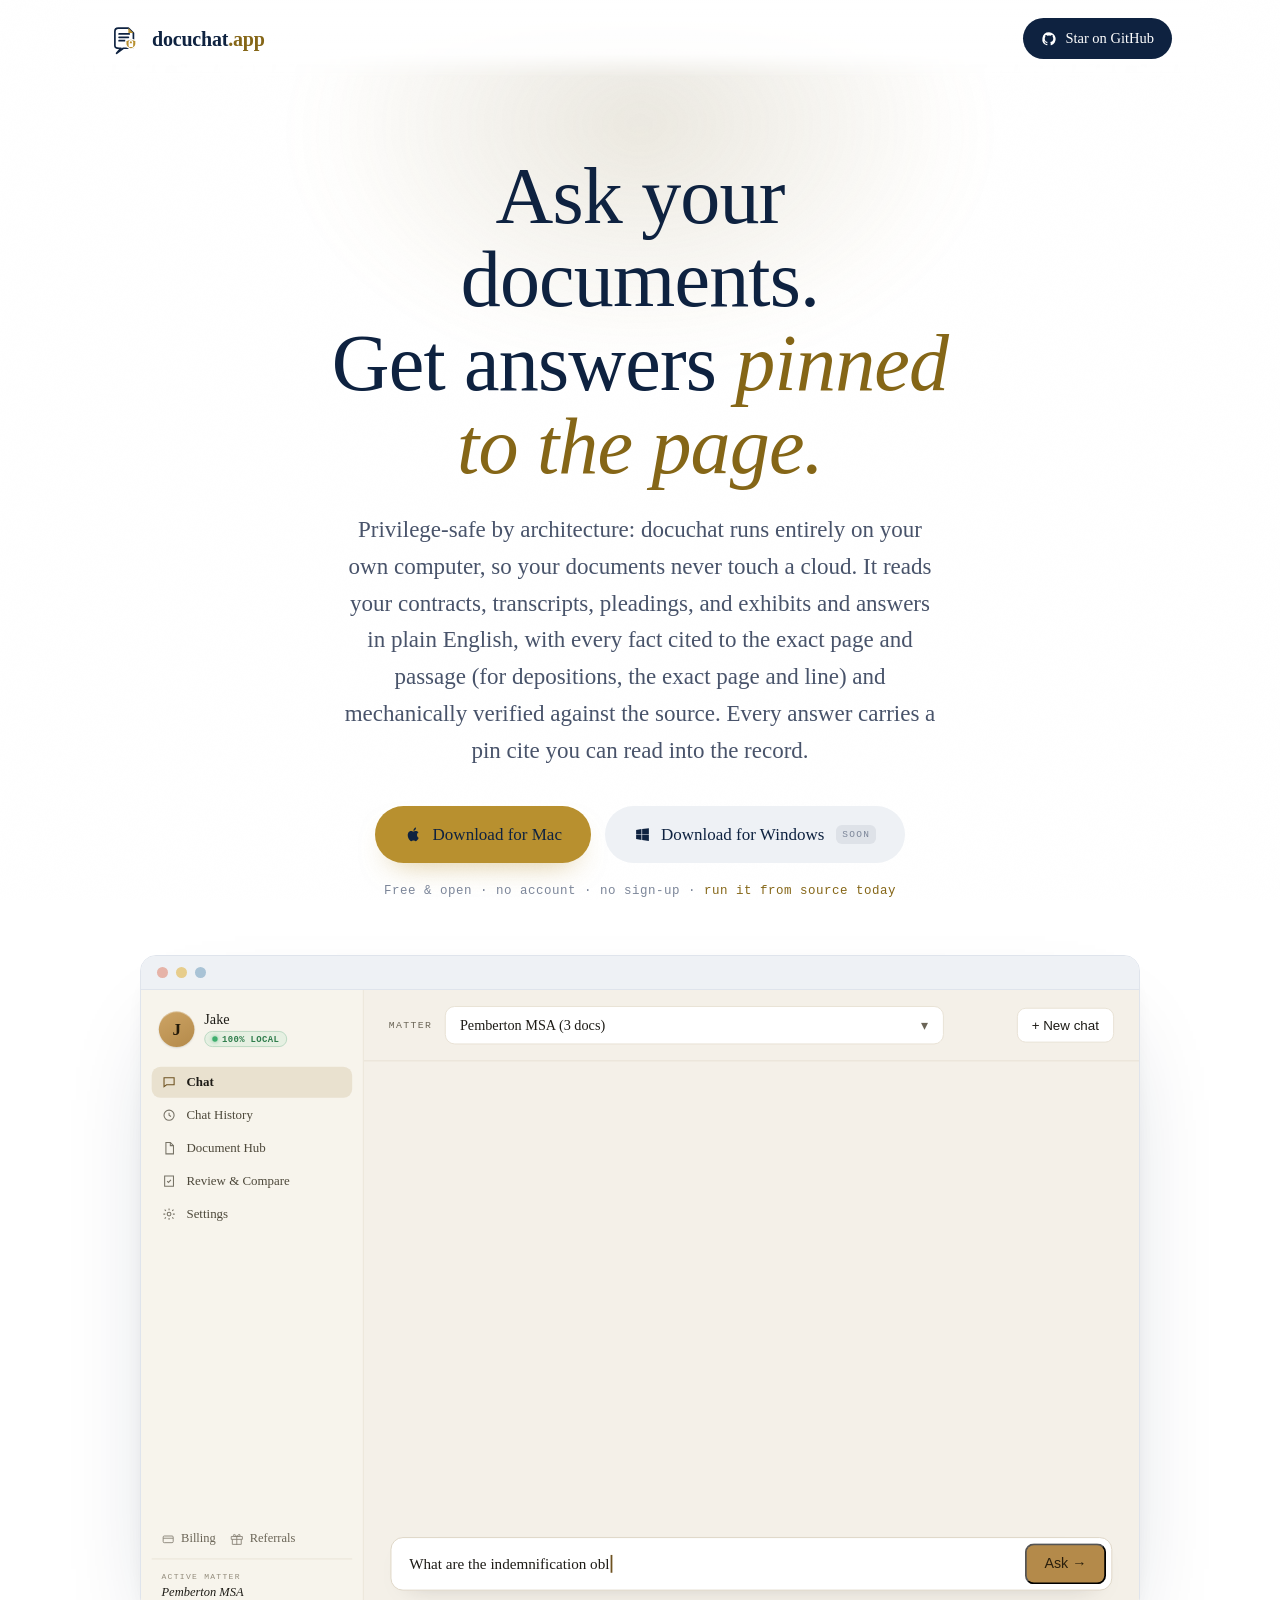
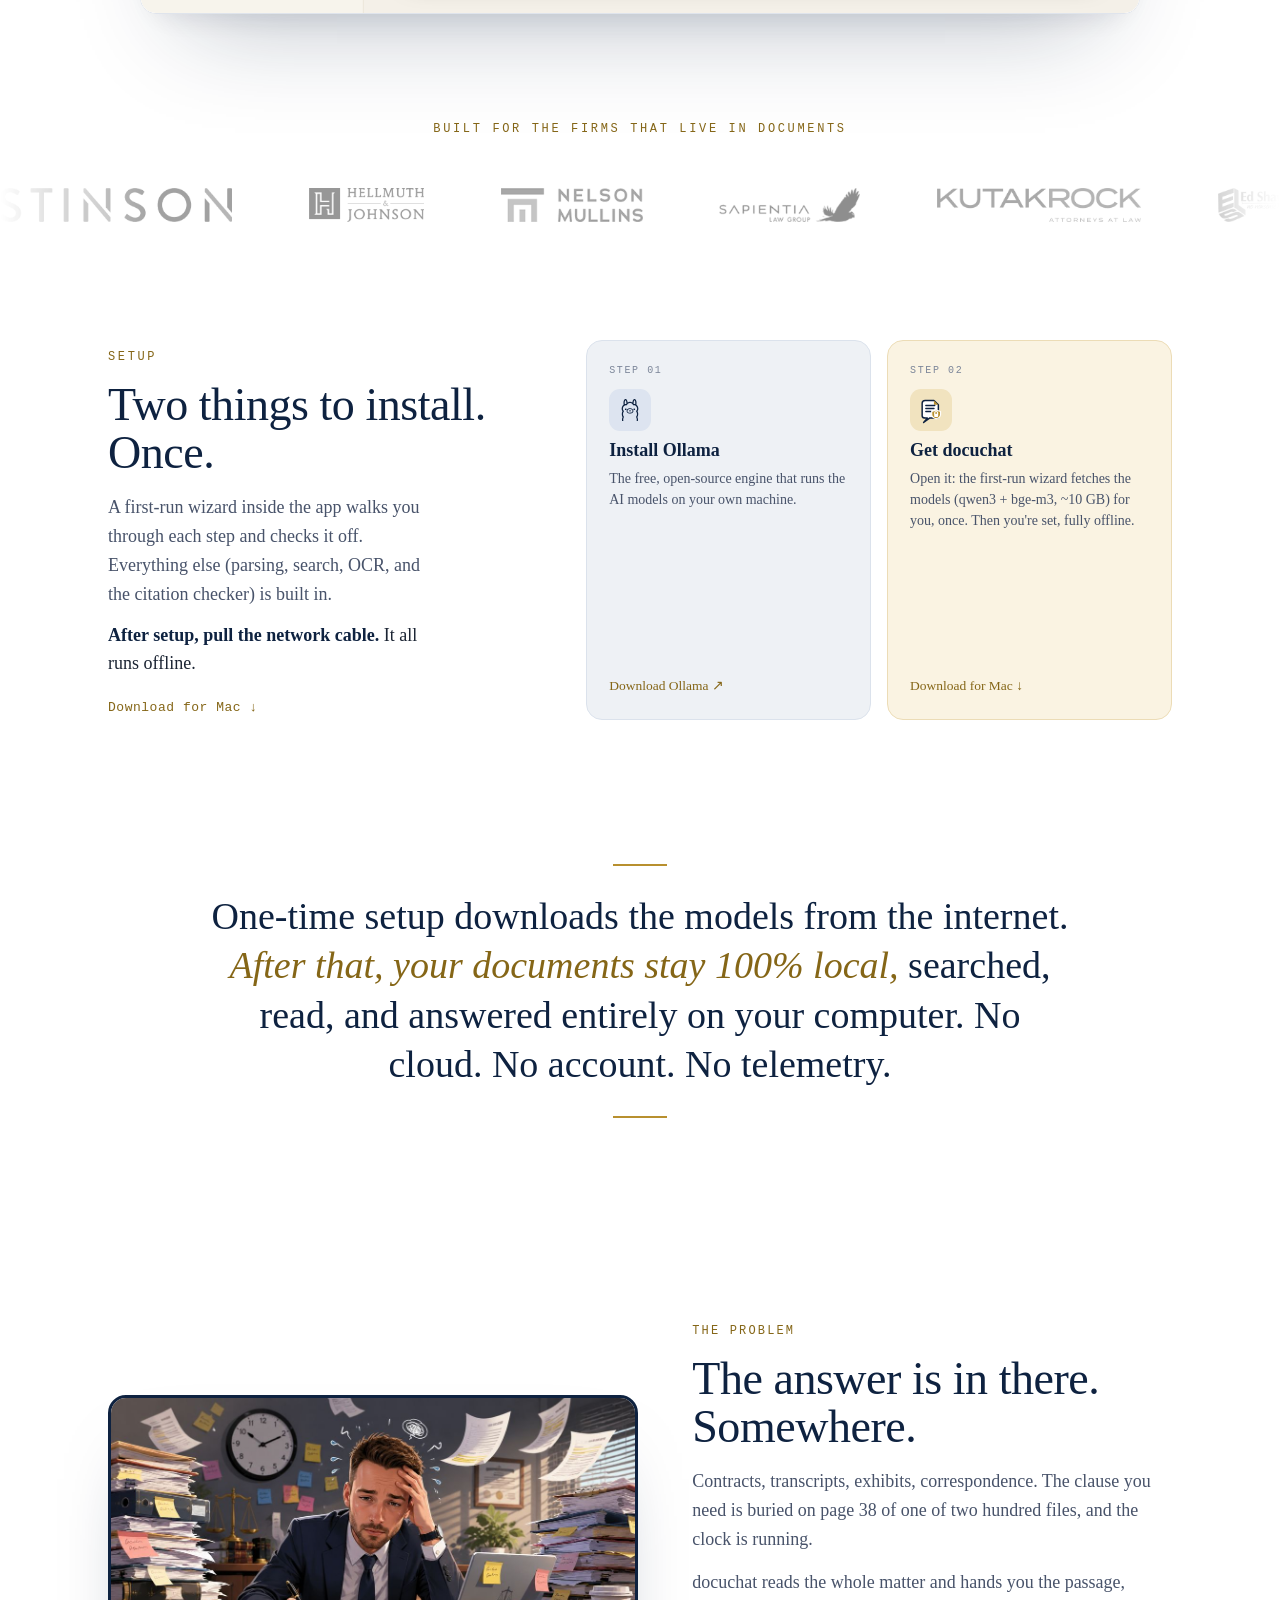
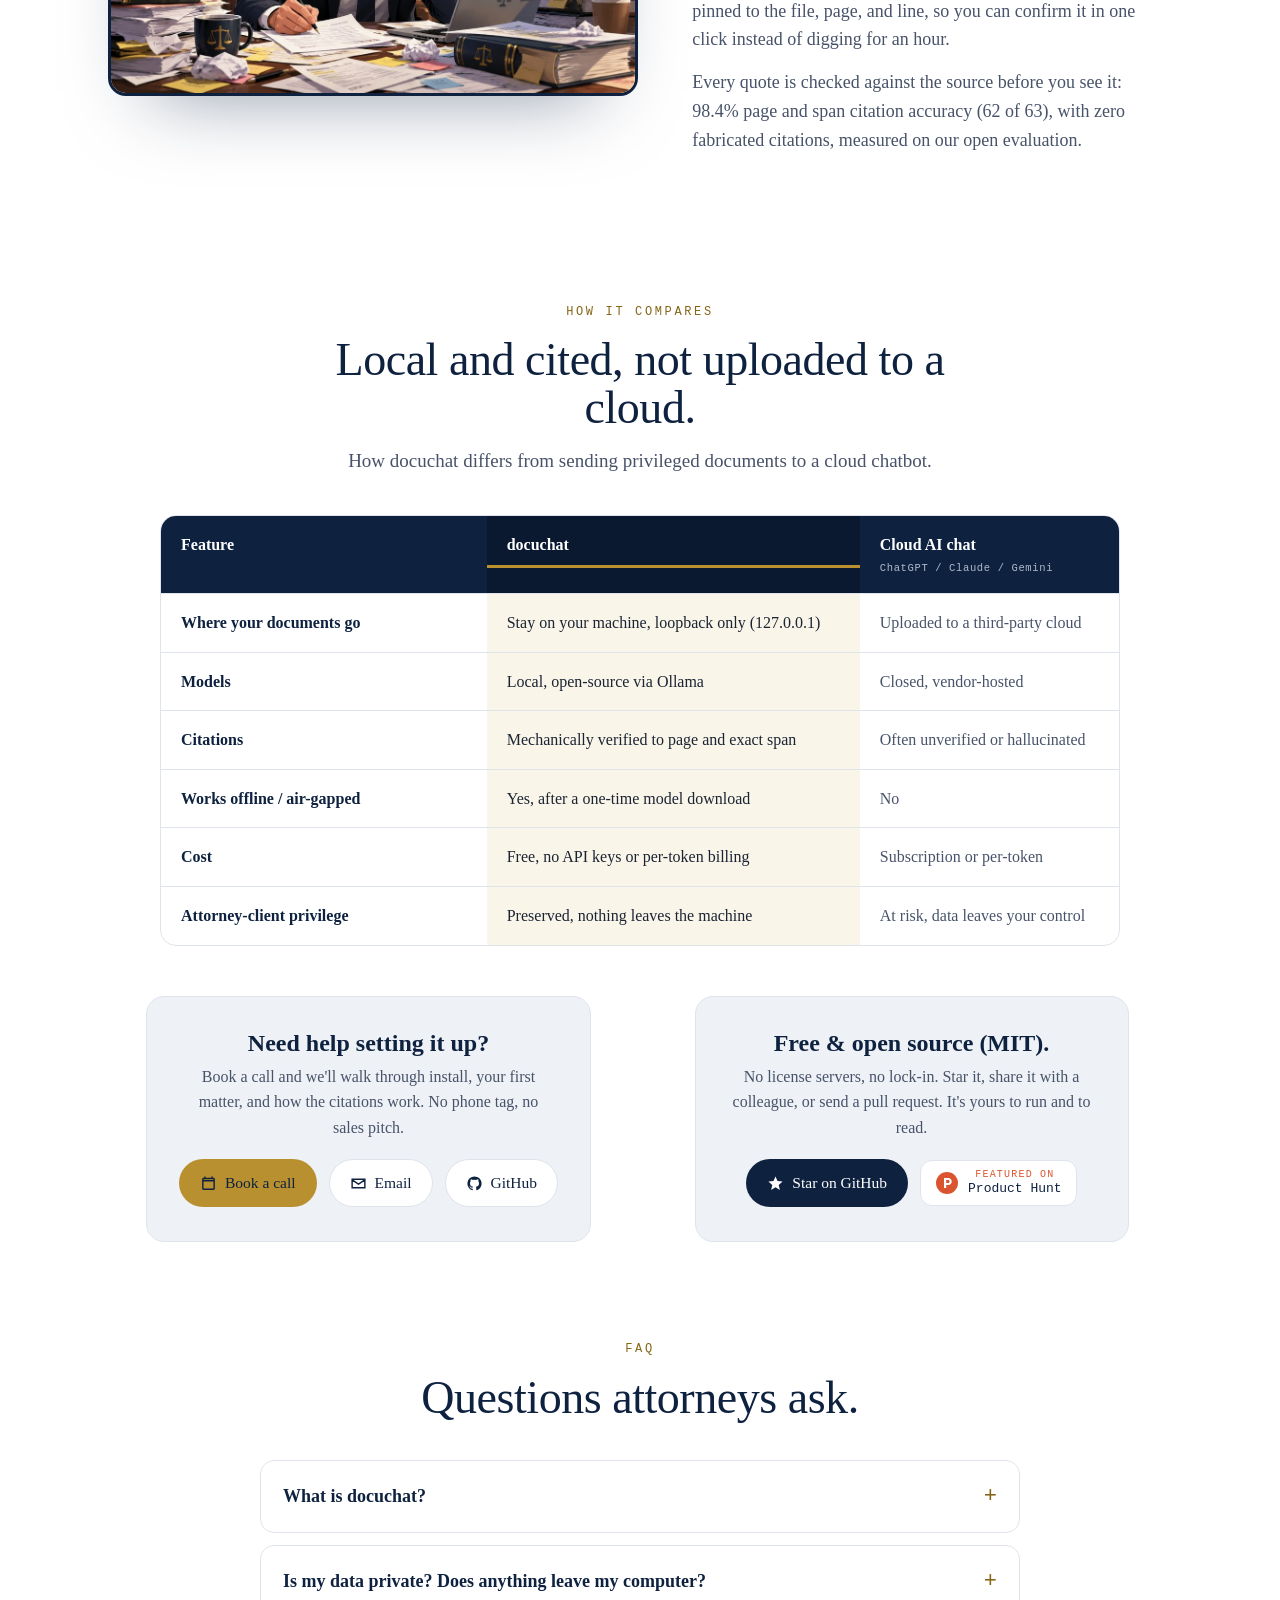
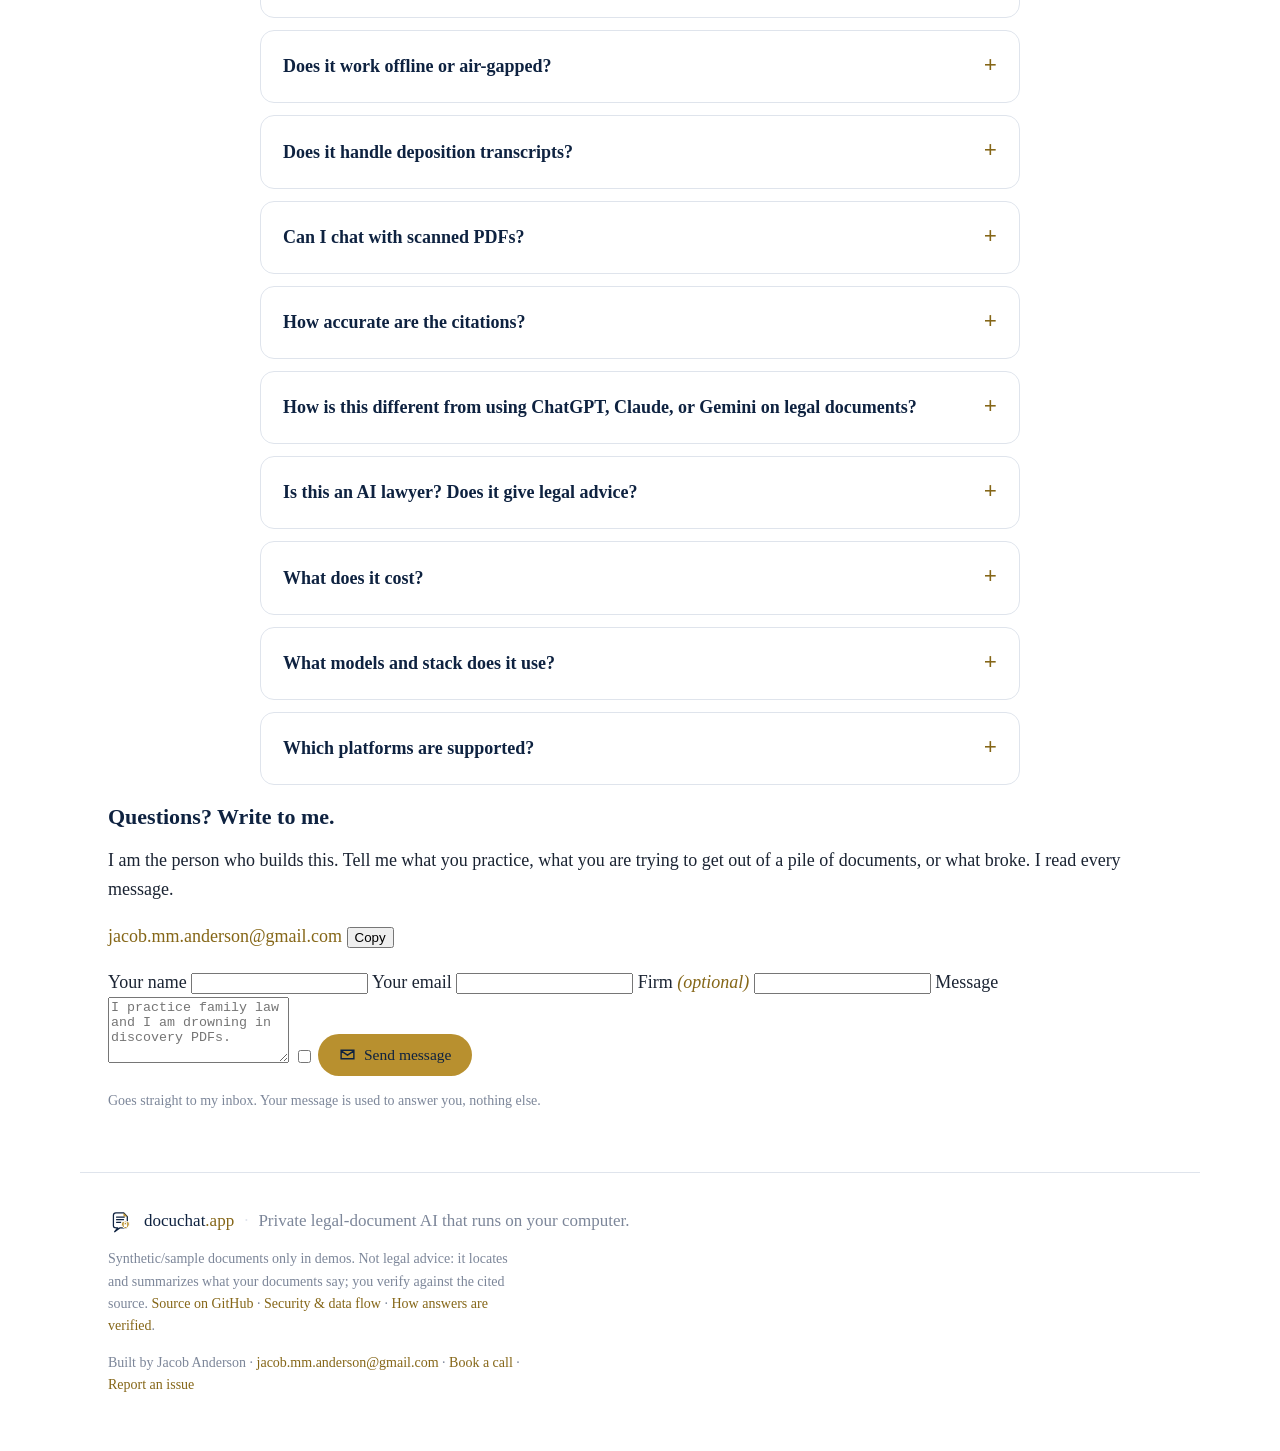
==== commit f37a93ec: "feat(site): PostHog analytics on the website only, plus a GitHub download logger We had zero visibil" ====
--- a/site/index.html
+++ b/site/index.html
@@ -3,7 +3,7 @@
 <head>
   <meta charset="utf-8">
   <meta name="viewport" content="width=device-width, initial-scale=1">
-  <meta http-equiv="Content-Security-Policy" content="default-src 'self'; style-src 'self' 'unsafe-inline' https://fonts.googleapis.com; font-src https://fonts.gstatic.com; img-src 'self' data: https://api.producthunt.com https://ph-files.imgix.net; script-src 'self'; frame-src 'self'; base-uri 'self'; form-action 'self'; upgrade-insecure-requests">
+  <meta http-equiv="Content-Security-Policy" content="default-src 'self'; style-src 'self' 'unsafe-inline' https://fonts.googleapis.com; font-src https://fonts.gstatic.com; img-src 'self' data: https://api.producthunt.com https://ph-files.imgix.net; script-src 'self' https://us-assets.i.posthog.com; connect-src 'self' https://api.web3forms.com https://us.i.posthog.com https://us-assets.i.posthog.com; frame-src 'self'; base-uri 'self'; form-action 'self'; upgrade-insecure-requests">
   <meta name="referrer" content="strict-origin-when-cross-origin">
   <title>docuchat.app: your documents, answered, on your own computer</title>
   <meta name="description" content="A private AI for your legal documents. Ask questions, get answers pinned to the exact page and passage, and it runs 100% on your own Mac. No cloud, no account, no telemetry.">
@@ -112,13 +112,12 @@
           <svg viewBox="0 0 24 24" class="apple" aria-hidden="true"><path d="M16.4 12.6c0-2.2 1.8-3.3 1.9-3.4-1-1.5-2.6-1.7-3.2-1.7-1.4-.1-2.6.8-3.3.8-.7 0-1.7-.8-2.8-.8-1.5 0-2.8.8-3.6 2.2-1.5 2.6-.4 6.5 1.1 8.6.7 1 1.6 2.2 2.7 2.1 1.1 0 1.5-.7 2.8-.7s1.7.7 2.8.7c1.2 0 1.9-1 2.6-2 .8-1.2 1.2-2.3 1.2-2.4-.1 0-2.2-.9-2.2-3.5zM14.3 6c.6-.7 1-1.7.9-2.7-.9 0-1.9.6-2.5 1.3-.5.6-1 1.6-.9 2.6 1 .1 2-.5 2.5-1.2z"/></svg>
           Download for Mac
         </a>
-        <a class="btn btn-win" href="#get">
+        <span class="btn btn-win" aria-disabled="true">
           <svg viewBox="0 0 24 24" class="win" aria-hidden="true"><path d="M3 5.5 10.5 4.4v7.1H3V5.5zM10.5 12.5v7.1L3 18.5v-6H10.5zM11.5 4.2 21 3v8.5h-9.5V4.2zM21 12.5V21l-9.5-1.3V12.5H21z"/></svg>
           Download for Windows <span class="btn-soon">soon</span>
-        </a>
-      </div>
-      <p class="hero-fineprint reveal" style="--d:320ms">Free &amp; open &middot; no account &middot; no sign-up &middot; <a href="#get">run it from source today</a></p>
-      <p class="hero-fineprint reveal" style="--d:360ms">Requires an Apple silicon Mac with 16 GB of memory. Your documents never leave it.</p>
+        </span>
+      </div>
+      <p class="hero-fineprint reveal" style="--d:320ms">Free &amp; open &middot; no account &middot; no sign-up &middot; <a href="https://github.com/janderswag/docuchat.app" target="_blank" rel="noopener noreferrer">run it from source today</a></p>
 
       <!-- Product shot, directly under the buttons: the LIVE animated demo (auto-plays, loops).
            Swap the iframe src for a real screen-recording later. -->
@@ -180,7 +179,7 @@
         <p>A first-run wizard inside the app walks you through each step and checks it off.
            Everything else (parsing, search, OCR, and the citation checker) is built in.</p>
         <p class="setup-after"><strong>After setup, pull the network cable.</strong> It all runs offline.</p>
-        <a class="setup-link" href="#get">Get docuchat&nbsp;↓</a>
+        <a class="setup-link" href="https://github.com/janderswag/docuchat.app/releases/latest/download/docuchat.dmg">Download for Mac&nbsp;↓</a>
       </div>
 
       <div class="setup-grid">
@@ -206,7 +205,7 @@
             </svg></span>
             <h3>Get docuchat</h3>
             <p>Open it: the first-run wizard fetches the models (qwen3 + bge-m3, ~10&nbsp;GB) for you, once. Then you're set, fully offline.</p>
-            <a href="#get">Get docuchat&nbsp;↓</a>
+            <a href="https://github.com/janderswag/docuchat.app/releases/latest/download/docuchat.dmg">Download for Mac&nbsp;↓</a>
           </article>
         </div>
       </div>
@@ -333,35 +332,6 @@
       </section>
     </div>
 
-    <!-- GET -->
-    <section id="get" class="get">
-      <header class="section-head center">
-        <span class="kicker">Download</span>
-        <h2>Open it in a window, not a terminal.</h2>
-      </header>
-      <div class="get-cards">
-        <a class="dl dl-mac" href="https://github.com/janderswag/docuchat.app/releases/latest/download/docuchat.dmg">
-          <svg viewBox="0 0 24 24" class="apple" aria-hidden="true"><path d="M16.4 12.6c0-2.2 1.8-3.3 1.9-3.4-1-1.5-2.6-1.7-3.2-1.7-1.4-.1-2.6.8-3.3.8-.7 0-1.7-.8-2.8-.8-1.5 0-2.8.8-3.6 2.2-1.5 2.6-.4 6.5 1.1 8.6.7 1 1.6 2.2 2.7 2.1 1.1 0 1.5-.7 2.8-.7s1.7.7 2.8.7c1.2 0 1.9-1 2.6-2 .8-1.2 1.2-2.3 1.2-2.4-.1 0-2.2-.9-2.2-3.5zM14.3 6c.6-.7 1-1.7.9-2.7-.9 0-1.9.6-2.5 1.3-.5.6-1 1.6-.9 2.6 1 .1 2-.5 2.5-1.2z"/></svg>
-          <span class="dl-title">Download for macOS</span>
-          <span class="dl-sub">Signed &amp; notarized &middot; Apple silicon &middot; 16 GB memory</span>
-        </a>
-        <div class="dl dl-win" aria-disabled="true">
-          <svg viewBox="0 0 24 24" class="win" aria-hidden="true"><path d="M3 5.5 10.5 4.4v7.1H3V5.5zM10.5 12.5v7.1L3 18.5v-6H10.5zM11.5 4.2 21 3v8.5h-9.5V4.2zM21 12.5V21l-9.5-1.3V12.5H21z"/></svg>
-          <span class="dl-title">Windows</span>
-          <span class="dl-sub">Coming soon</span>
-        </div>
-        <a class="dl dl-src" href="https://github.com/janderswag/docuchat.app" target="_blank" rel="noopener noreferrer">
-          <svg viewBox="0 0 24 24" class="srcico" aria-hidden="true" fill="none" stroke="currentColor" stroke-width="1.8" stroke-linecap="round" stroke-linejoin="round"><polyline points="8 6 3 12 8 18"/><polyline points="16 6 21 12 16 18"/></svg>
-          <span class="dl-title">Run from source today</span>
-          <span class="dl-sub">macOS &middot; Windows &middot; Linux &middot; free &amp; open</span>
-        </a>
-      </div>
-      <p class="get-note">The macOS app is signed and notarized by Apple, so it opens with no security warning;
-         the first-run wizard downloads the local models and checks everything for you. The Windows app is
-         being packaged and signed now and will be linked here the moment it ships. You can also run from
-         source on any platform today.</p>
-    </section>
-
     <!-- FAQ -->
     <section id="faq" class="faq">
       <div class="section-head center reveal">
@@ -512,6 +482,47 @@
       ]
     }
     </script>
+    <!-- CONTACT -->
+    <section class="contact reveal" id="contact">
+      <div class="contact-inner">
+        <div class="contact-copy">
+          <h3>Questions? Write to me.</h3>
+          <p>I am the person who builds this. Tell me what you practice, what you are trying to get
+             out of a pile of documents, or what broke. I read every message.</p>
+          <p class="contact-direct">
+            <a href="mailto:jacob.mm.anderson@gmail.com">jacob.mm.anderson@gmail.com</a>
+            <button type="button" class="copy-mail" data-mail="jacob.mm.anderson@gmail.com">Copy</button>
+          </p>
+        </div>
+        <form class="contact-form" id="contact-form">
+          <label>
+            <span>Your name</span>
+            <input type="text" name="name" autocomplete="name" required>
+          </label>
+          <label>
+            <span>Your email</span>
+            <input type="email" name="email" autocomplete="email" required>
+          </label>
+          <label>
+            <span>Firm <em>(optional)</em></span>
+            <input type="text" name="firm" autocomplete="organization">
+          </label>
+          <label>
+            <span>Message</span>
+            <textarea name="message" rows="4" required
+              placeholder="I practice family law and I am drowning in discovery PDFs."></textarea>
+          </label>
+          <input type="checkbox" name="botcheck" class="hp" tabindex="-1" autocomplete="off" aria-hidden="true">
+          <button type="submit" class="band-btn primary contact-send">
+            <svg viewBox="0 0 24 24" aria-hidden="true"><path d="M3 6h18v12H3zM3 7l9 6 9-6" fill="none" stroke="currentColor" stroke-width="2"/></svg>
+            Send message
+          </button>
+          <p class="contact-status small" id="contact-status" role="status" aria-live="polite"></p>
+          <p class="contact-note small muted">Goes straight to my inbox. Your message is used to answer
+            you, nothing else.</p>
+        </form>
+      </div>
+    </section>
   </main>
 
   <footer class="foot">
@@ -533,8 +544,13 @@
       <a href="https://github.com/janderswag/docuchat.app" target="_blank" rel="noopener noreferrer">Source on GitHub</a> &middot;
       <a href="security.html">Security &amp; data flow</a> &middot;
       <a href="verification.html">How answers are verified</a>.</p>
+    <p class="muted small">Built by Jacob Anderson &middot;
+      <a href="mailto:jacob.mm.anderson@gmail.com">jacob.mm.anderson@gmail.com</a> &middot;
+      <a href="https://cal.com/hawkify/janderswag" target="_blank" rel="noopener noreferrer">Book a call</a> &middot;
+      <a href="https://github.com/janderswag/docuchat.app/issues" target="_blank" rel="noopener noreferrer">Report an issue</a></p>
   </footer>
 
+  <script src="analytics.js"></script>
   <script src="script.js"></script>
 </body>
 </html>
